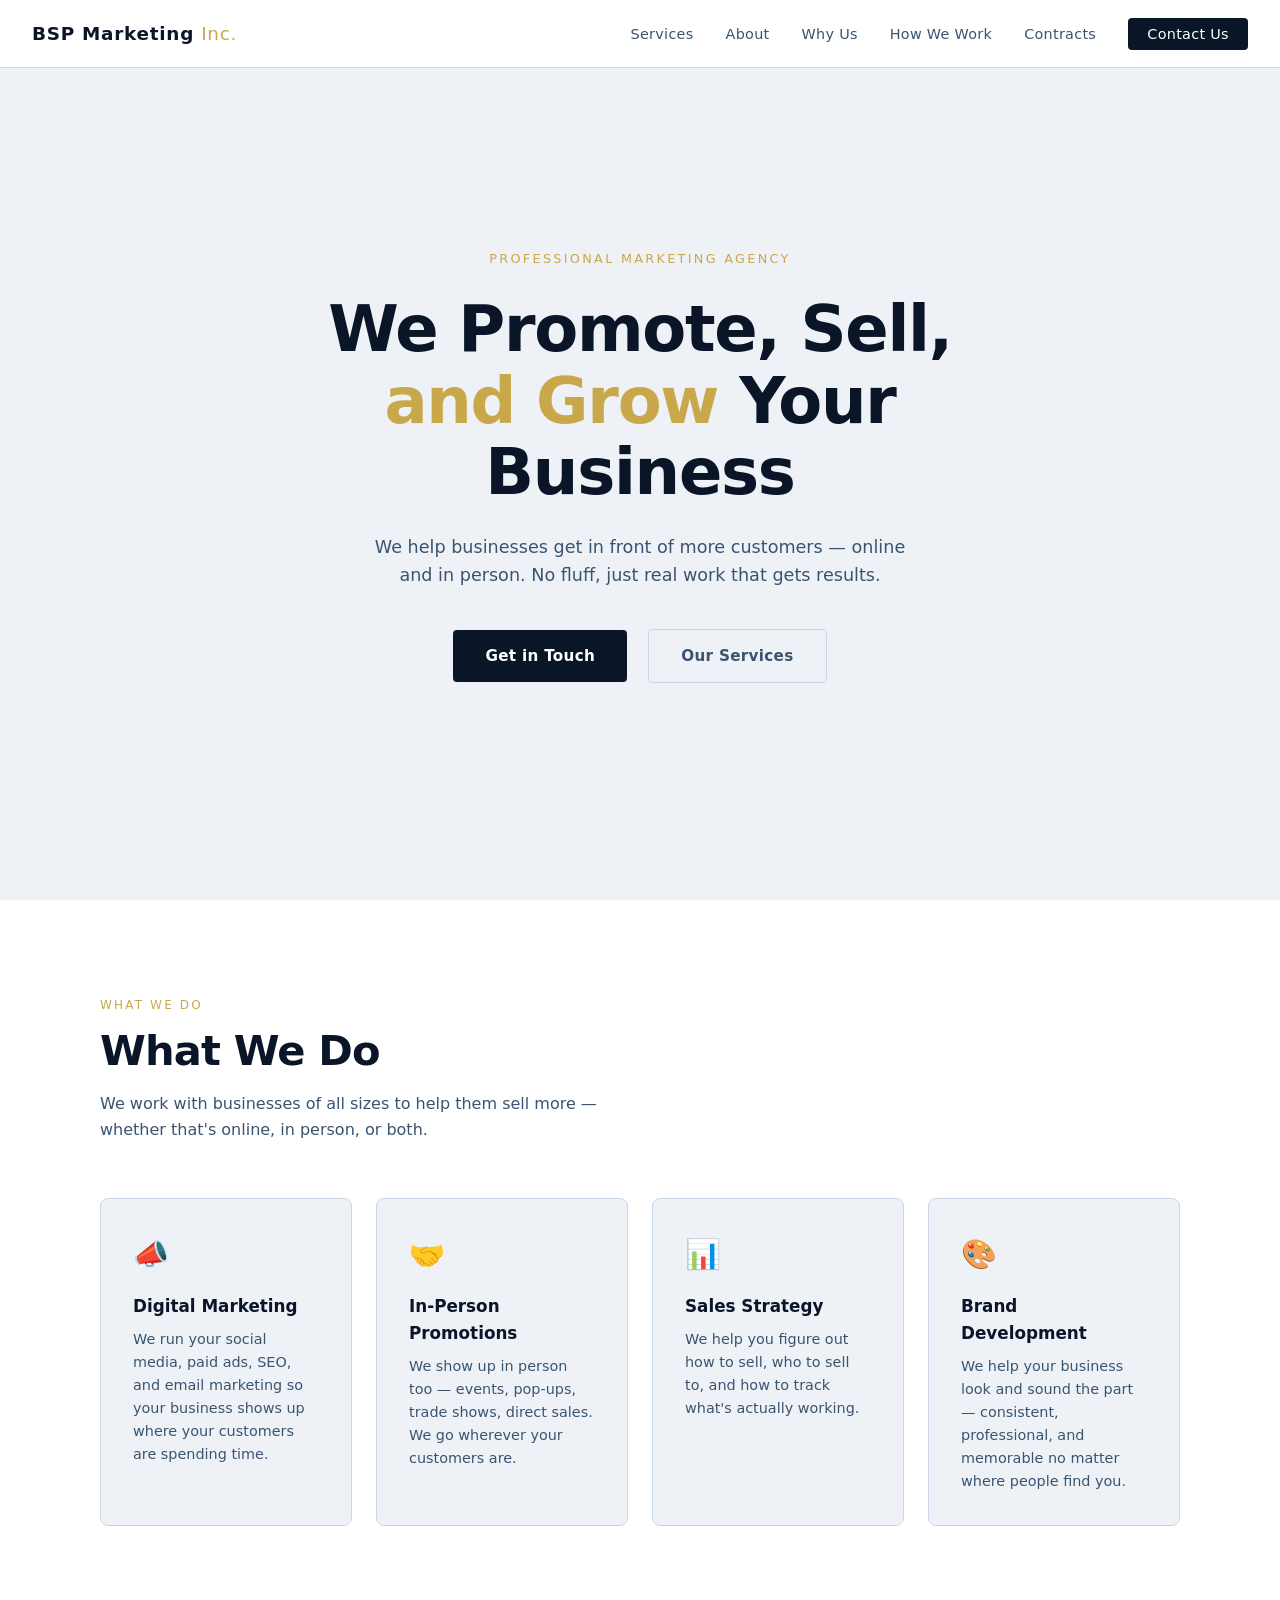
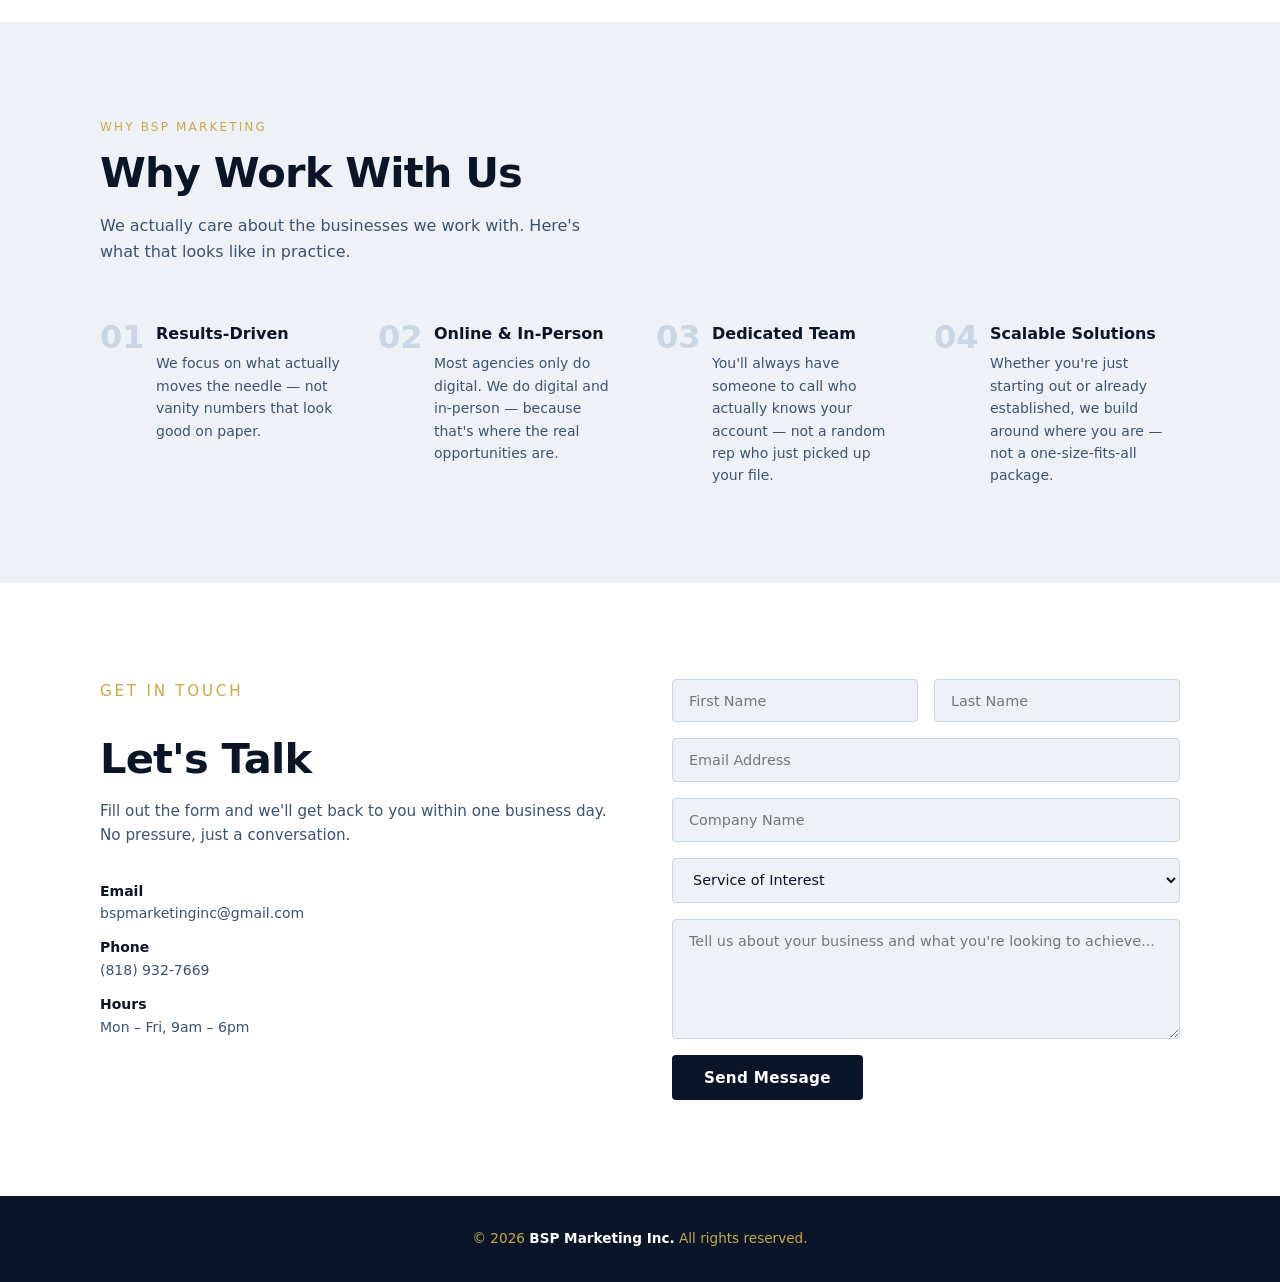
==== index.html @ 643a7612 "Add website security layer Includes Content Security Policy headers, anti-clickjacking protection, h" ====
<!DOCTYPE html>
<html lang="en">
<head>
  <meta charset="UTF-8" />
  <meta name="viewport" content="width=device-width, initial-scale=1.0" />
  <title>BSP Marketing Inc.</title>
  <style>
    *, *::before, *::after { box-sizing: border-box; margin: 0; padding: 0; }

    :root {
      --white: #ffffff;
      --off-white: #eef2f7;
      --light-gray: #c8d6e5;
      --mid-gray: #c9a84c;
      --dark: #0a1628;
      --accent: #c9a84c;
      --accent-light: #3a5470;
    }

    html { scroll-behavior: smooth; }

    /* === ANIMATION BASE === */
    .reveal {
      opacity: 0;
      transform: translateY(40px);
      transition: opacity 0.7s ease, transform 0.7s ease;
    }
    .reveal.visible {
      opacity: 1;
      transform: translateY(0);
    }
    .reveal-left {
      opacity: 0;
      transform: translateX(-50px);
      transition: opacity 0.7s ease, transform 0.7s ease;
    }
    .reveal-left.visible {
      opacity: 1;
      transform: translateX(0);
    }
    .reveal-right {
      opacity: 0;
      transform: translateX(50px);
      transition: opacity 0.7s ease, transform 0.7s ease;
    }
    .reveal-right.visible {
      opacity: 1;
      transform: translateX(0);
    }
    .reveal-scale {
      opacity: 0;
      transform: scale(0.92);
      transition: opacity 0.6s ease, transform 0.6s ease;
    }
    .reveal-scale.visible {
      opacity: 1;
      transform: scale(1);
    }

    /* staggered children */
    .stagger > * {
      opacity: 0;
      transform: translateY(30px);
      transition: opacity 0.5s ease, transform 0.5s ease;
    }
    .stagger.visible > *:nth-child(1) { opacity: 1; transform: none; transition-delay: 0s; }
    .stagger.visible > *:nth-child(2) { opacity: 1; transform: none; transition-delay: 0.12s; }
    .stagger.visible > *:nth-child(3) { opacity: 1; transform: none; transition-delay: 0.24s; }
    .stagger.visible > *:nth-child(4) { opacity: 1; transform: none; transition-delay: 0.36s; }

    /* nav active highlight */
    .nav-links a.active {
      color: var(--dark);
      font-weight: 600;
    }

    /* section flash overlay on nav click */
    .section-flash {
      position: relative;
    }
    .section-flash::after {
      content: '';
      position: absolute;
      inset: 0;
      background: rgba(255,255,255,0);
      pointer-events: none;
      transition: background 0.4s ease;
      z-index: 1;
    }
    .section-flash.flash::after {
      background: rgba(255,255,255,0.35);
    }

    body {
      font-family: 'Segoe UI', system-ui, -apple-system, sans-serif;
      color: var(--dark);
      background: var(--white);
      line-height: 1.6;
    }

    /* NAV */
    nav {
      position: fixed;
      top: 0; left: 0; right: 0;
      z-index: 100;
      background: rgba(255,255,255,0.95);
      backdrop-filter: blur(8px);
      border-bottom: 1px solid var(--light-gray);
      padding: 0 2rem;
      height: 68px;
      display: flex;
      align-items: center;
      justify-content: space-between;
    }

    .nav-logo {
      font-size: 1.15rem;
      font-weight: 700;
      letter-spacing: 0.04em;
      color: var(--dark);
      text-decoration: none;
    }

    .nav-logo span { color: #c9a84c; font-weight: 400; }

    .nav-links { display: flex; gap: 2rem; list-style: none; }

    .nav-links a {
      text-decoration: none;
      font-size: 0.9rem;
      color: var(--accent-light);
      letter-spacing: 0.02em;
      transition: color 0.2s;
    }

    .nav-links a:hover { color: var(--dark); }

    .nav-cta {
      background: var(--dark);
      color: var(--white) !important;
      padding: 0.5rem 1.2rem;
      border-radius: 4px;
      transition: background 0.2s !important;
    }

    .nav-cta:hover { background: var(--accent-light) !important; color: var(--white) !important; }

    /* HERO */
    #hero {
      min-height: 100vh;
      background: var(--off-white);
      display: flex;
      align-items: center;
      justify-content: center;
      text-align: center;
      padding: 6rem 2rem 4rem;
    }

    .hero-inner { max-width: 760px; }

    .hero-eyebrow {
      font-size: 0.8rem;
      letter-spacing: 0.18em;
      text-transform: uppercase;
      color: var(--mid-gray);
      margin-bottom: 1.5rem;
    }

    .hero-title {
      font-size: clamp(2.4rem, 6vw, 4rem);
      font-weight: 700;
      line-height: 1.12;
      letter-spacing: -0.02em;
      color: var(--dark);
      margin-bottom: 1.5rem;
    }

    .hero-title em {
      font-style: normal;
      color: var(--mid-gray);
    }

    .hero-sub {
      font-size: 1.1rem;
      color: var(--accent-light);
      max-width: 540px;
      margin: 0 auto 2.5rem;
    }

    .btn {
      display: inline-block;
      padding: 0.85rem 2rem;
      border-radius: 4px;
      font-size: 0.95rem;
      font-weight: 600;
      text-decoration: none;
      transition: all 0.2s;
      letter-spacing: 0.02em;
    }

    .btn-dark {
      background: var(--dark);
      color: var(--white);
    }

    .btn-dark:hover { background: var(--accent-light); }

    .btn-outline {
      border: 1.5px solid var(--light-gray);
      color: var(--accent-light);
      margin-left: 1rem;
    }

    .btn-outline:hover { border-color: var(--dark); color: var(--dark); }

    /* SECTIONS */
    section { padding: 6rem 2rem; }

    .section-inner { max-width: 1080px; margin: 0 auto; }

    .section-label { color: #c9a84c !important;
      font-size: 0.75rem;
      letter-spacing: 0.18em;
      text-transform: uppercase;
      color: var(--mid-gray);
      margin-bottom: 0.75rem;
    }

    .section-title {
      font-size: clamp(1.8rem, 4vw, 2.6rem);
      font-weight: 700;
      letter-spacing: -0.02em;
      line-height: 1.15;
      margin-bottom: 1rem;
    }

    .section-sub {
      font-size: 1rem;
      color: var(--accent-light);
      max-width: 520px;
      margin-bottom: 3.5rem;
    }

    /* SERVICES */
    #services { background: var(--white); }

    .services-grid {
      display: grid;
      grid-template-columns: repeat(auto-fit, minmax(240px, 1fr));
      gap: 1.5rem;
    }

    .service-card {
      background: var(--off-white);
      border: 1px solid var(--light-gray);
      border-radius: 8px;
      padding: 2rem;
      transition: box-shadow 0.2s;
    }

    .service-card:hover { box-shadow: 0 4px 24px rgba(0,0,0,0.07); }

    .service-icon {
      font-size: 1.8rem;
      margin-bottom: 1rem;
    }

    .service-card h3 {
      font-size: 1.05rem;
      font-weight: 700;
      margin-bottom: 0.5rem;
    }

    .service-card p {
      font-size: 0.9rem;
      color: var(--accent-light);
      line-height: 1.6;
    }

    /* WHY US */
    #why { background: var(--off-white); }

    .why-grid {
      display: grid;
      grid-template-columns: repeat(auto-fit, minmax(220px, 1fr));
      gap: 2rem;
    }

    .why-item { display: flex; gap: 1rem; align-items: flex-start; }

    .why-number {
      font-size: 2rem;
      font-weight: 800;
      color: var(--light-gray);
      line-height: 1;
      min-width: 2.5rem;
    }

    .why-item h3 {
      font-size: 1rem;
      font-weight: 700;
      margin-bottom: 0.4rem;
    }

    .why-item p {
      font-size: 0.875rem;
      color: var(--accent-light);
      line-height: 1.6;
    }

    /* CONTACT */
    #contact { background: var(--white); }

    .contact-wrap {
      display: grid;
      grid-template-columns: 1fr 1fr;
      gap: 4rem;
      align-items: start;
    }

    @media (max-width: 680px) {
      .contact-wrap { grid-template-columns: 1fr; gap: 2rem; }
      .nav-links { display: none; }
    }

    .contact-info p {
      font-size: 0.95rem;
      color: var(--accent-light);
      margin-bottom: 2rem;
    }

    .contact-detail {
      display: flex;
      flex-direction: column;
      gap: 0.75rem;
    }

    .contact-detail span {
      font-size: 0.875rem;
      color: var(--accent-light);
    }

    .contact-detail strong { color: var(--dark); }

    form { display: flex; flex-direction: column; gap: 1rem; }

    .form-row { display: grid; grid-template-columns: 1fr 1fr; gap: 1rem; }

    form input, form textarea, form select {
      width: 100%;
      padding: 0.8rem 1rem;
      border: 1.5px solid var(--light-gray);
      border-radius: 4px;
      font-size: 0.9rem;
      font-family: inherit;
      color: var(--dark);
      background: var(--off-white);
      transition: border-color 0.2s;
      outline: none;
    }

    form input:focus, form textarea:focus, form select:focus {
      border-color: var(--dark);
    }

    form textarea { resize: vertical; min-height: 120px; }

    form button {
      align-self: flex-start;
      cursor: pointer;
      border: none;
      font-family: inherit;
    }

    /* FOOTER */
    footer {
      background: var(--dark);
      color: var(--mid-gray);
      text-align: center;
      padding: 2rem;
      font-size: 0.85rem;
    }

    footer strong { color: var(--white); }
  </style>
  <script src="security.js"></script>
</head>
<body>

  <!-- NAV -->
  <nav>
    <a href="#hero" class="nav-logo">BSP Marketing <span>Inc.</span></a>
    <ul class="nav-links">
      <li><a href="#services">Services</a></li>
      <li><a href="about.html">About</a></li>
      <li><a href="why-us.html">Why Us</a></li>
      <li><a href="how-we-work.html">How We Work</a></li>
      <li><a href="contracts.html">Contracts</a></li>
      <li><a href="#contact" class="nav-cta">Contact Us</a></li>
    </ul>
  </nav>

  <!-- HERO -->
  <section id="hero" class="section-flash">
    <div class="hero-inner">
      <p class="hero-eyebrow reveal">Professional Marketing Agency</p>
      <h1 class="hero-title reveal" style="transition-delay:0.15s">We Promote, Sell, <em>and Grow</em> Your Business</h1>
      <p class="hero-sub reveal" style="transition-delay:0.3s">We help businesses get in front of more customers — online and in person. No fluff, just real work that gets results.</p>
      <div class="reveal" style="transition-delay:0.45s">
        <a href="#contact" class="btn btn-dark">Get in Touch</a>
        <a href="#services" class="btn btn-outline">Our Services</a>
      </div>
    </div>
  </section>

  <!-- SERVICES -->
  <section id="services" class="section-flash">
    <div class="section-inner">
      <p class="section-label reveal">What We Do</p>
      <h2 class="section-title reveal" style="transition-delay:0.1s">What We Do</h2>
      <p class="section-sub reveal" style="transition-delay:0.2s">We work with businesses of all sizes to help them sell more — whether that's online, in person, or both.</p>
      <div class="services-grid stagger">
        <div class="service-card">
          <div class="service-icon">📣</div>
          <h3>Digital Marketing</h3>
          <p>We run your social media, paid ads, SEO, and email marketing so your business shows up where your customers are spending time.</p>
        </div>
        <div class="service-card">
          <div class="service-icon">🤝</div>
          <h3>In-Person Promotions</h3>
          <p>We show up in person too — events, pop-ups, trade shows, direct sales. We go wherever your customers are.</p>
        </div>
        <div class="service-card">
          <div class="service-icon">📊</div>
          <h3>Sales Strategy</h3>
          <p>We help you figure out how to sell, who to sell to, and how to track what's actually working.</p>
        </div>
        <div class="service-card">
          <div class="service-icon">🎨</div>
          <h3>Brand Development</h3>
          <p>We help your business look and sound the part — consistent, professional, and memorable no matter where people find you.</p>
        </div>
      </div>
    </div>
  </section>

  <!-- WHY US -->
  <section id="why" class="section-flash">
    <div class="section-inner">
      <p class="section-label reveal">Why BSP Marketing</p>
      <h2 class="section-title reveal" style="transition-delay:0.1s">Why Work With Us</h2>
      <p class="section-sub reveal" style="transition-delay:0.2s">We actually care about the businesses we work with. Here's what that looks like in practice.</p>
      <div class="why-grid stagger">
        <div class="why-item">
          <span class="why-number">01</span>
          <div>
            <h3>Results-Driven</h3>
            <p>We focus on what actually moves the needle — not vanity numbers that look good on paper.</p>
          </div>
        </div>
        <div class="why-item">
          <span class="why-number">02</span>
          <div>
            <h3>Online & In-Person</h3>
            <p>Most agencies only do digital. We do digital and in-person — because that's where the real opportunities are.</p>
          </div>
        </div>
        <div class="why-item">
          <span class="why-number">03</span>
          <div>
            <h3>Dedicated Team</h3>
            <p>You'll always have someone to call who actually knows your account — not a random rep who just picked up your file.</p>
          </div>
        </div>
        <div class="why-item">
          <span class="why-number">04</span>
          <div>
            <h3>Scalable Solutions</h3>
            <p>Whether you're just starting out or already established, we build around where you are — not a one-size-fits-all package.</p>
          </div>
        </div>
      </div>
    </div>
  </section>

  <!-- CONTACT -->
  <section id="contact" class="section-flash">
    <div class="section-inner">
      <div class="contact-wrap">
        <div class="contact-info reveal-left">
          <p class="section-label">Get in Touch</p>
          <h2 class="section-title">Let's Talk</h2>
          <p>Fill out the form and we'll get back to you within one business day. No pressure, just a conversation.</p>
          <div class="contact-detail">
            <span><strong>Email</strong><br>bspmarketinginc@gmail.com</span>
            <span><strong>Phone</strong><br>(818) 932-7669</span>
            <span><strong>Hours</strong><br>Mon – Fri, 9am – 6pm</span>
          </div>
        </div>
        <form onsubmit="handleSubmit(event)" class="reveal-right">
          <div class="form-row">
            <input type="text" placeholder="First Name" required />
            <input type="text" placeholder="Last Name" required />
          </div>
          <input type="email" placeholder="Email Address" required />
          <input type="text" placeholder="Company Name" />
          <select>
            <option value="" disabled selected>Service of Interest</option>
            <option>Digital Marketing</option>
            <option>In-Person Promotions</option>
            <option>Sales Strategy</option>
            <option>Brand Development</option>
            <option>Other</option>
          </select>
          <textarea placeholder="Tell us about your business and what you're looking to achieve..."></textarea>
          <button type="submit" class="btn btn-dark">Send Message</button>
        </form>
      </div>
    </div>
  </section>

  <!-- FOOTER -->
  <footer>
    <p>&copy; 2026 <strong>BSP Marketing Inc.</strong> All rights reserved.</p>
  </footer>

  <script>
    // Scroll-triggered reveal
    const observer = new IntersectionObserver((entries) => {
      entries.forEach(entry => {
        if (entry.isIntersecting) {
          entry.target.classList.add('visible');
        }
      });
    }, { threshold: 0.15 });

    document.querySelectorAll('.reveal, .reveal-left, .reveal-right, .reveal-scale, .stagger').forEach(el => {
      observer.observe(el);
    });

    // Active nav link on scroll
    const sections = document.querySelectorAll('section[id]');
    const navLinks = document.querySelectorAll('.nav-links a');

    const navObserver = new IntersectionObserver((entries) => {
      entries.forEach(entry => {
        if (entry.isIntersecting) {
          navLinks.forEach(a => a.classList.remove('active'));
          const active = document.querySelector(`.nav-links a[href="#${entry.target.id}"]`);
          if (active) active.classList.add('active');
        }
      });
    }, { threshold: 0.5 });

    sections.forEach(s => navObserver.observe(s));

    // Flash effect on nav click
    navLinks.forEach(link => {
      link.addEventListener('click', (e) => {
        const target = document.querySelector(link.getAttribute('href'));
        if (!target) return;
        target.classList.add('flash');
        setTimeout(() => target.classList.remove('flash'), 500);
      });
    });

    // Contact form
    function handleSubmit(e) {
      e.preventDefault();
      const btn = e.target.querySelector('button');
      btn.textContent = 'Message Sent!';
      btn.style.background = '#4a4a44';
      btn.disabled = true;
      setTimeout(() => {
        btn.textContent = 'Send Message';
        btn.style.background = '';
        btn.disabled = false;
        e.target.reset();
      }, 3000);
    }
  </script>

</body>
</html>
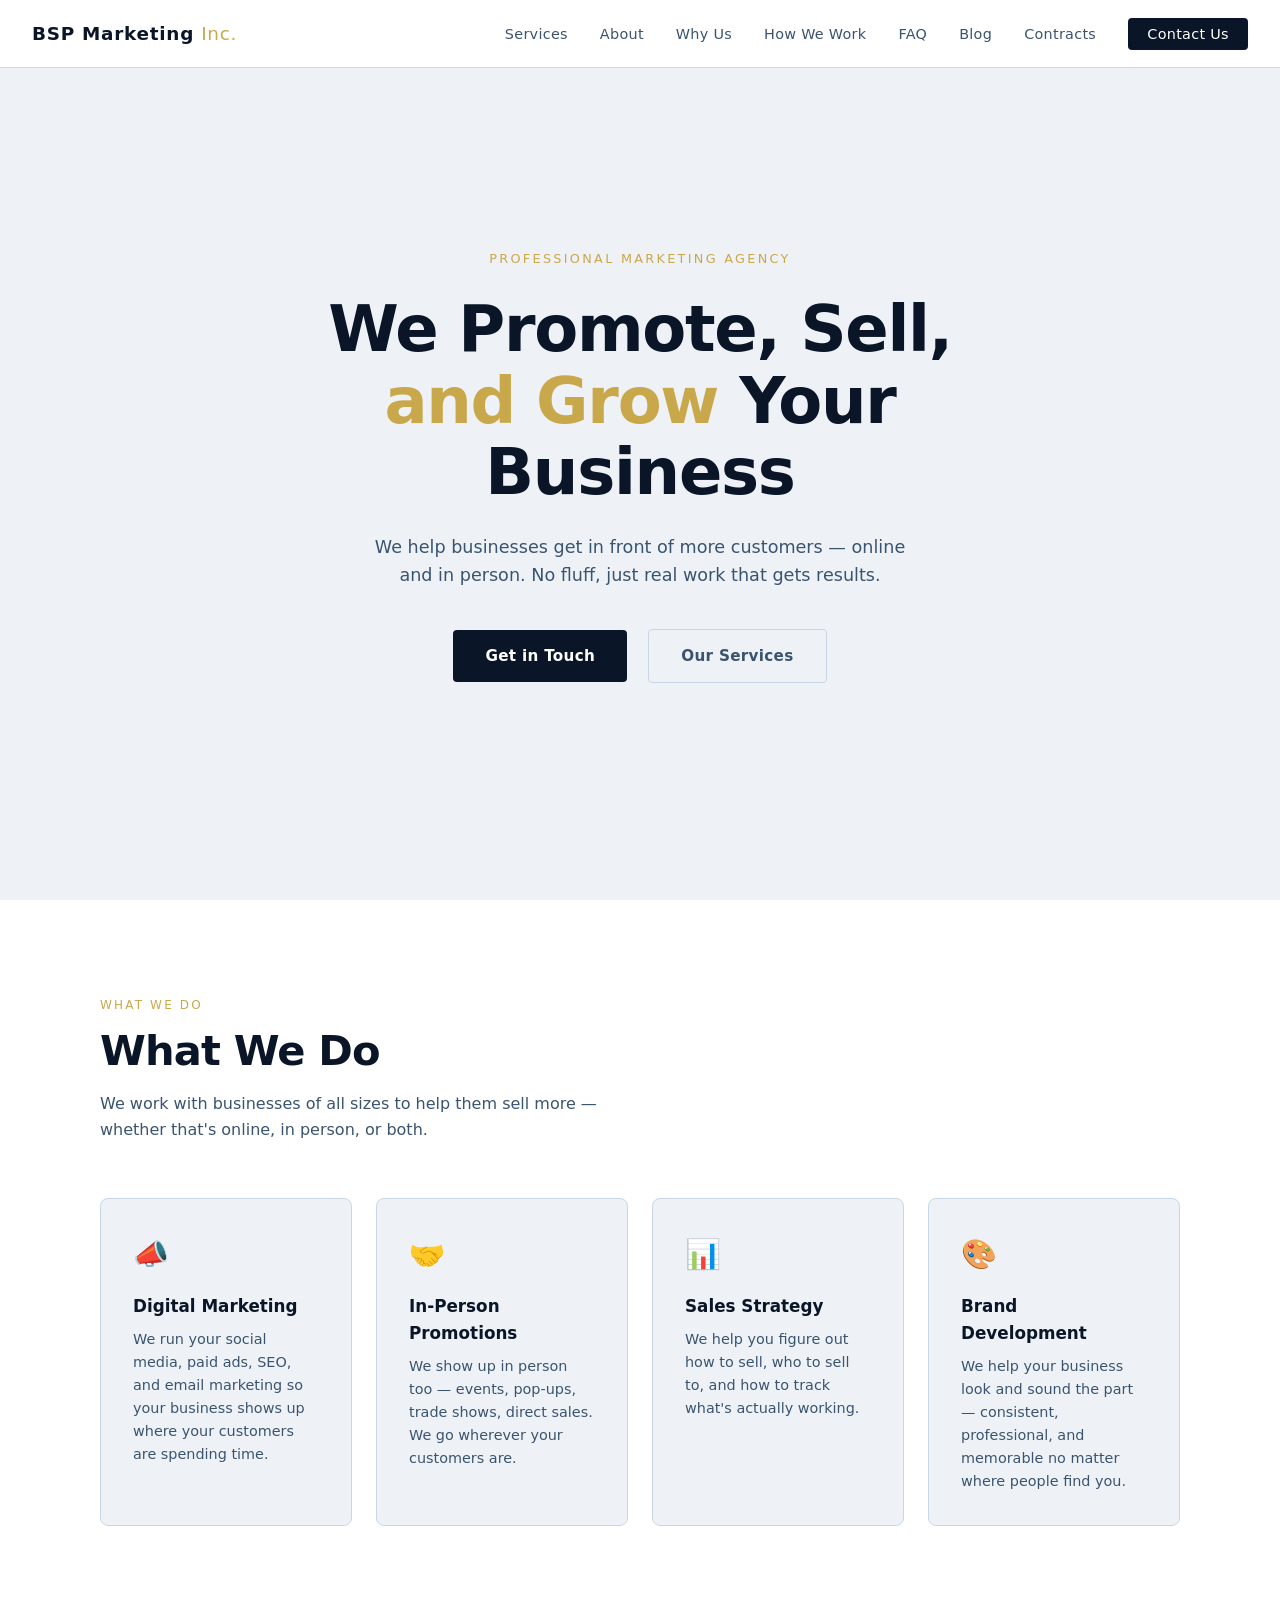
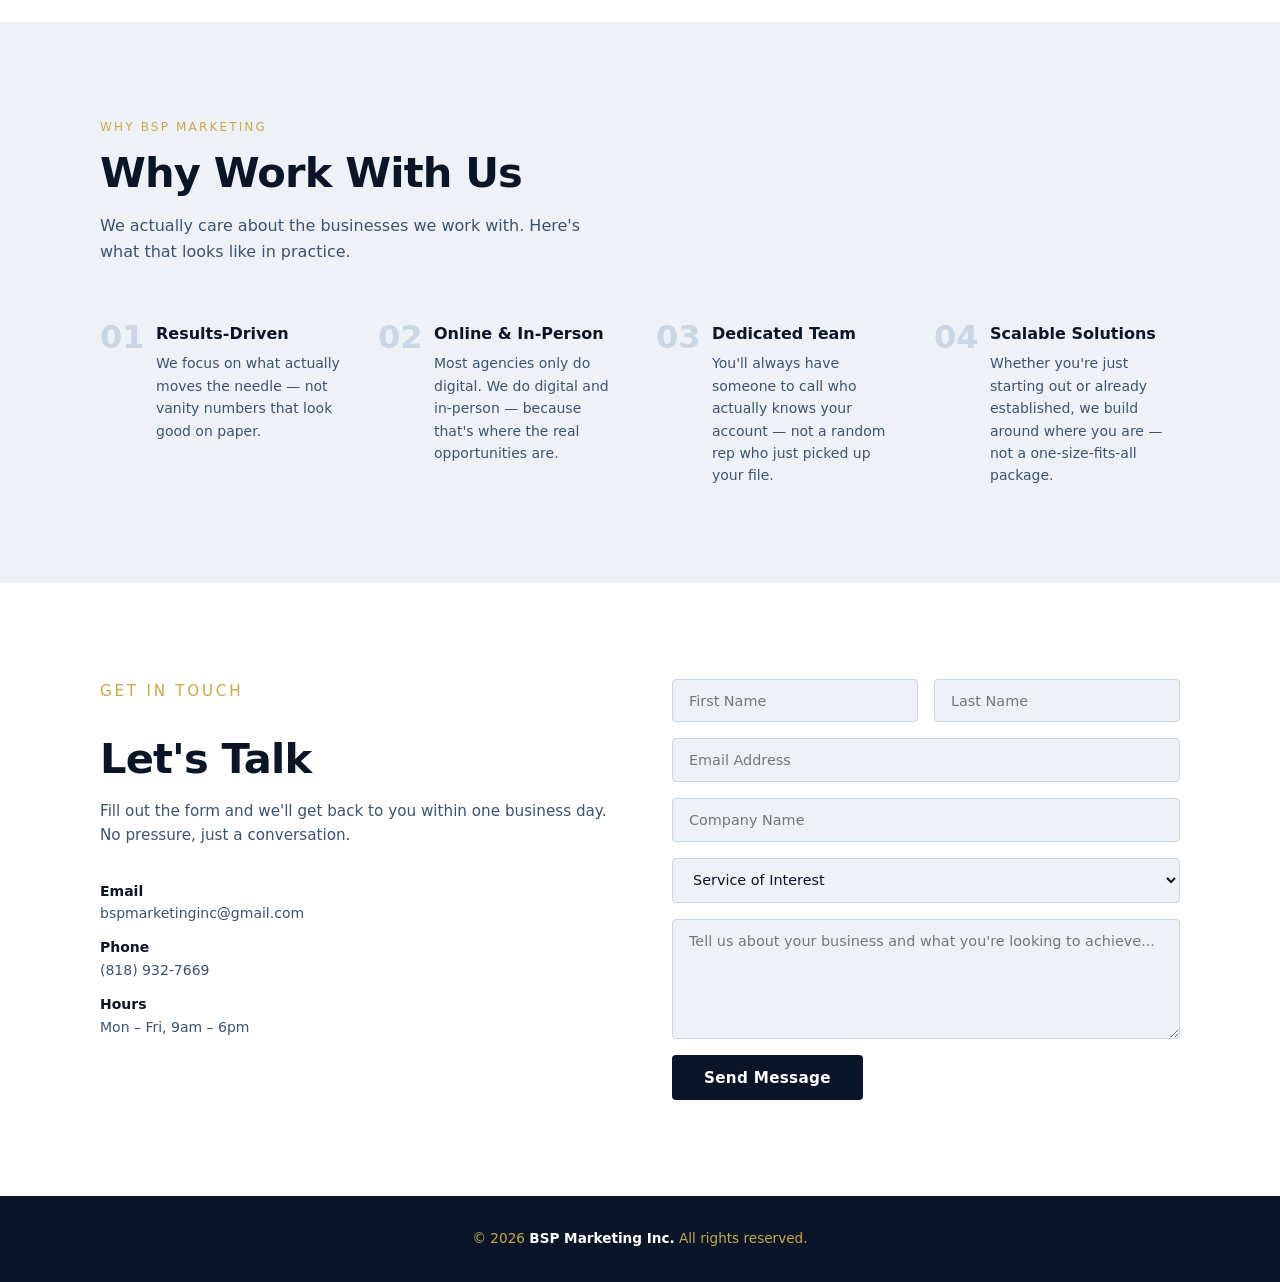
==== commit 353c10c9: "Add FAQ and Blog pages FAQ covers getting started, services, and working together — 10 questions tot" ====
--- a/index.html
+++ b/index.html
@@ -395,6 +395,8 @@
       <li><a href="about.html">About</a></li>
       <li><a href="why-us.html">Why Us</a></li>
       <li><a href="how-we-work.html">How We Work</a></li>
+      <li><a href="faq.html">FAQ</a></li>
+      <li><a href="blog.html">Blog</a></li>
       <li><a href="contracts.html">Contracts</a></li>
       <li><a href="#contact" class="nav-cta">Contact Us</a></li>
     </ul>
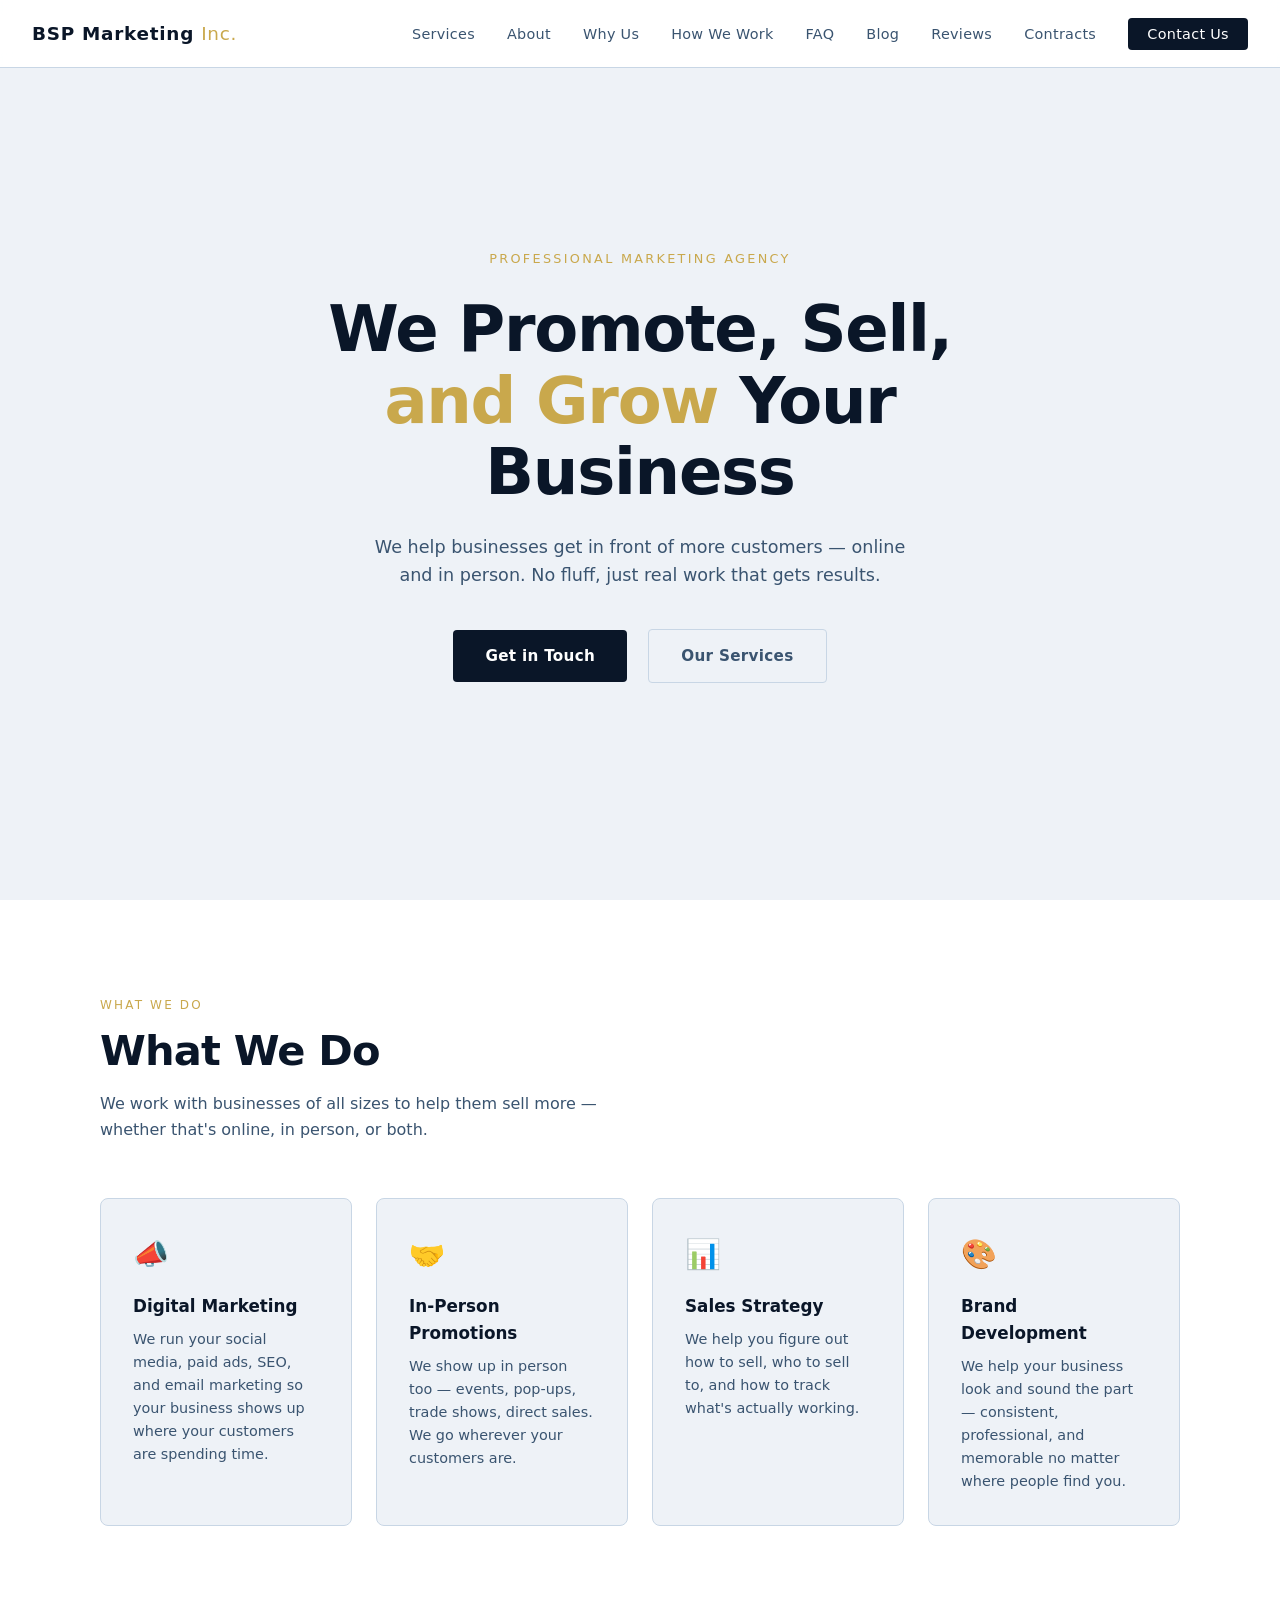
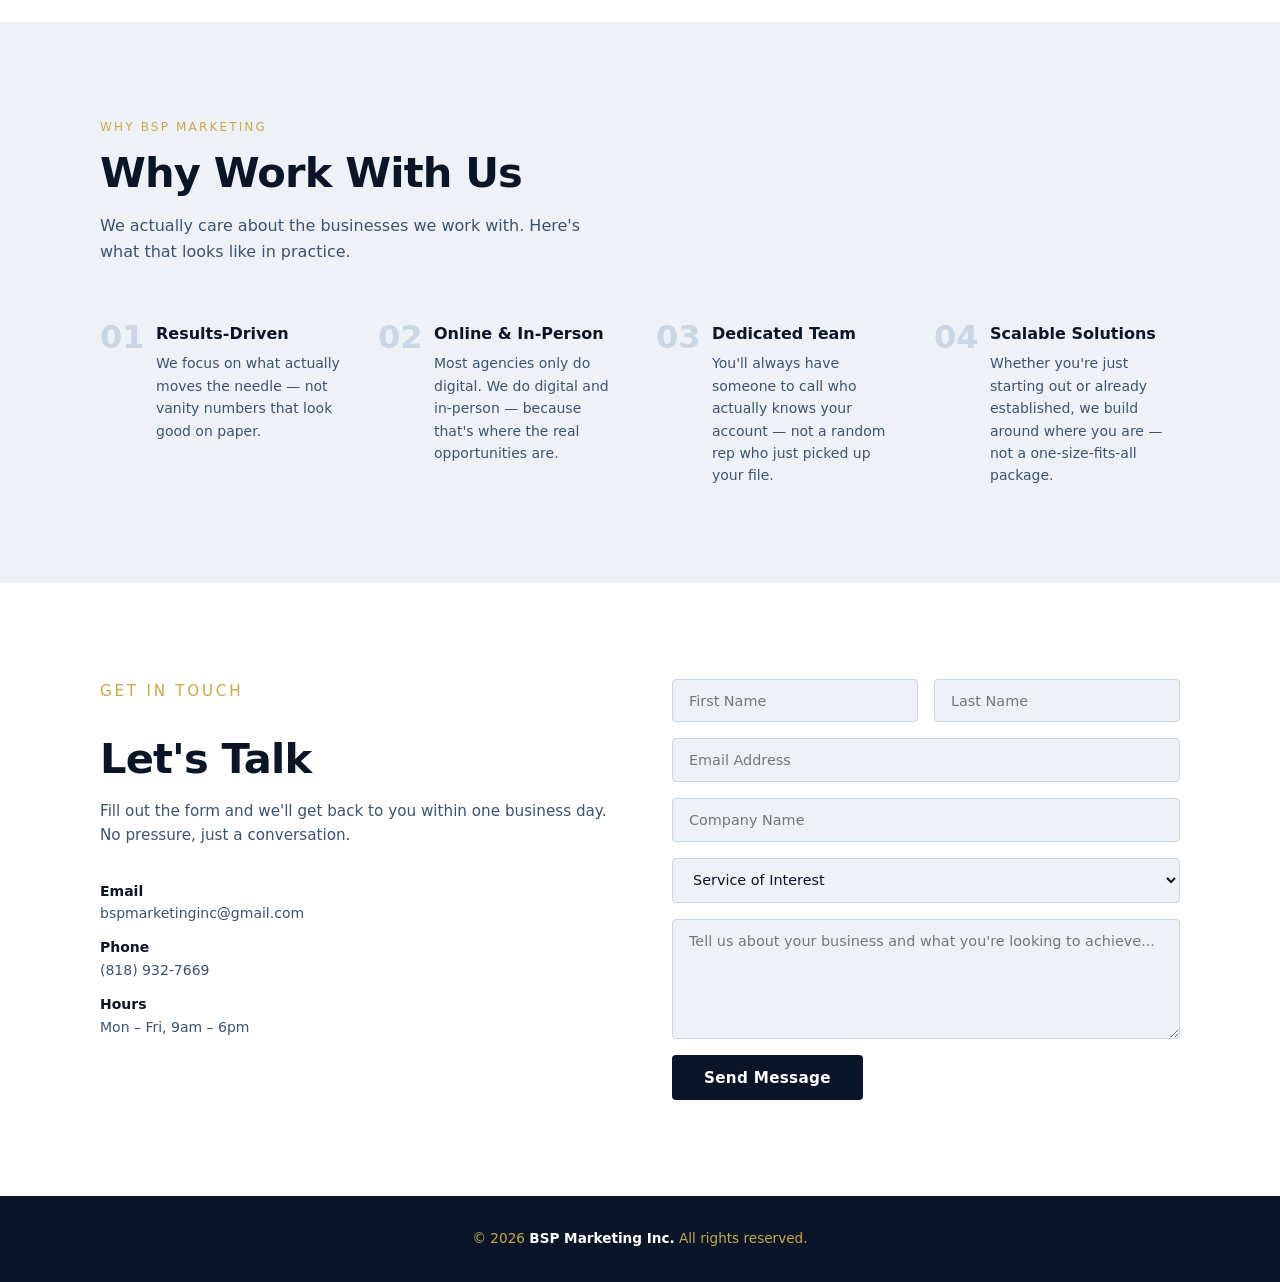
==== commit afbaca8b: "Add Reviews page and update nav across all pages - New reviews.html: star rating form, localStorage " ====
--- a/index.html
+++ b/index.html
@@ -397,6 +397,7 @@
       <li><a href="how-we-work.html">How We Work</a></li>
       <li><a href="faq.html">FAQ</a></li>
       <li><a href="blog.html">Blog</a></li>
+      <li><a href="reviews.html">Reviews</a></li>
       <li><a href="contracts.html">Contracts</a></li>
       <li><a href="#contact" class="nav-cta">Contact Us</a></li>
     </ul>
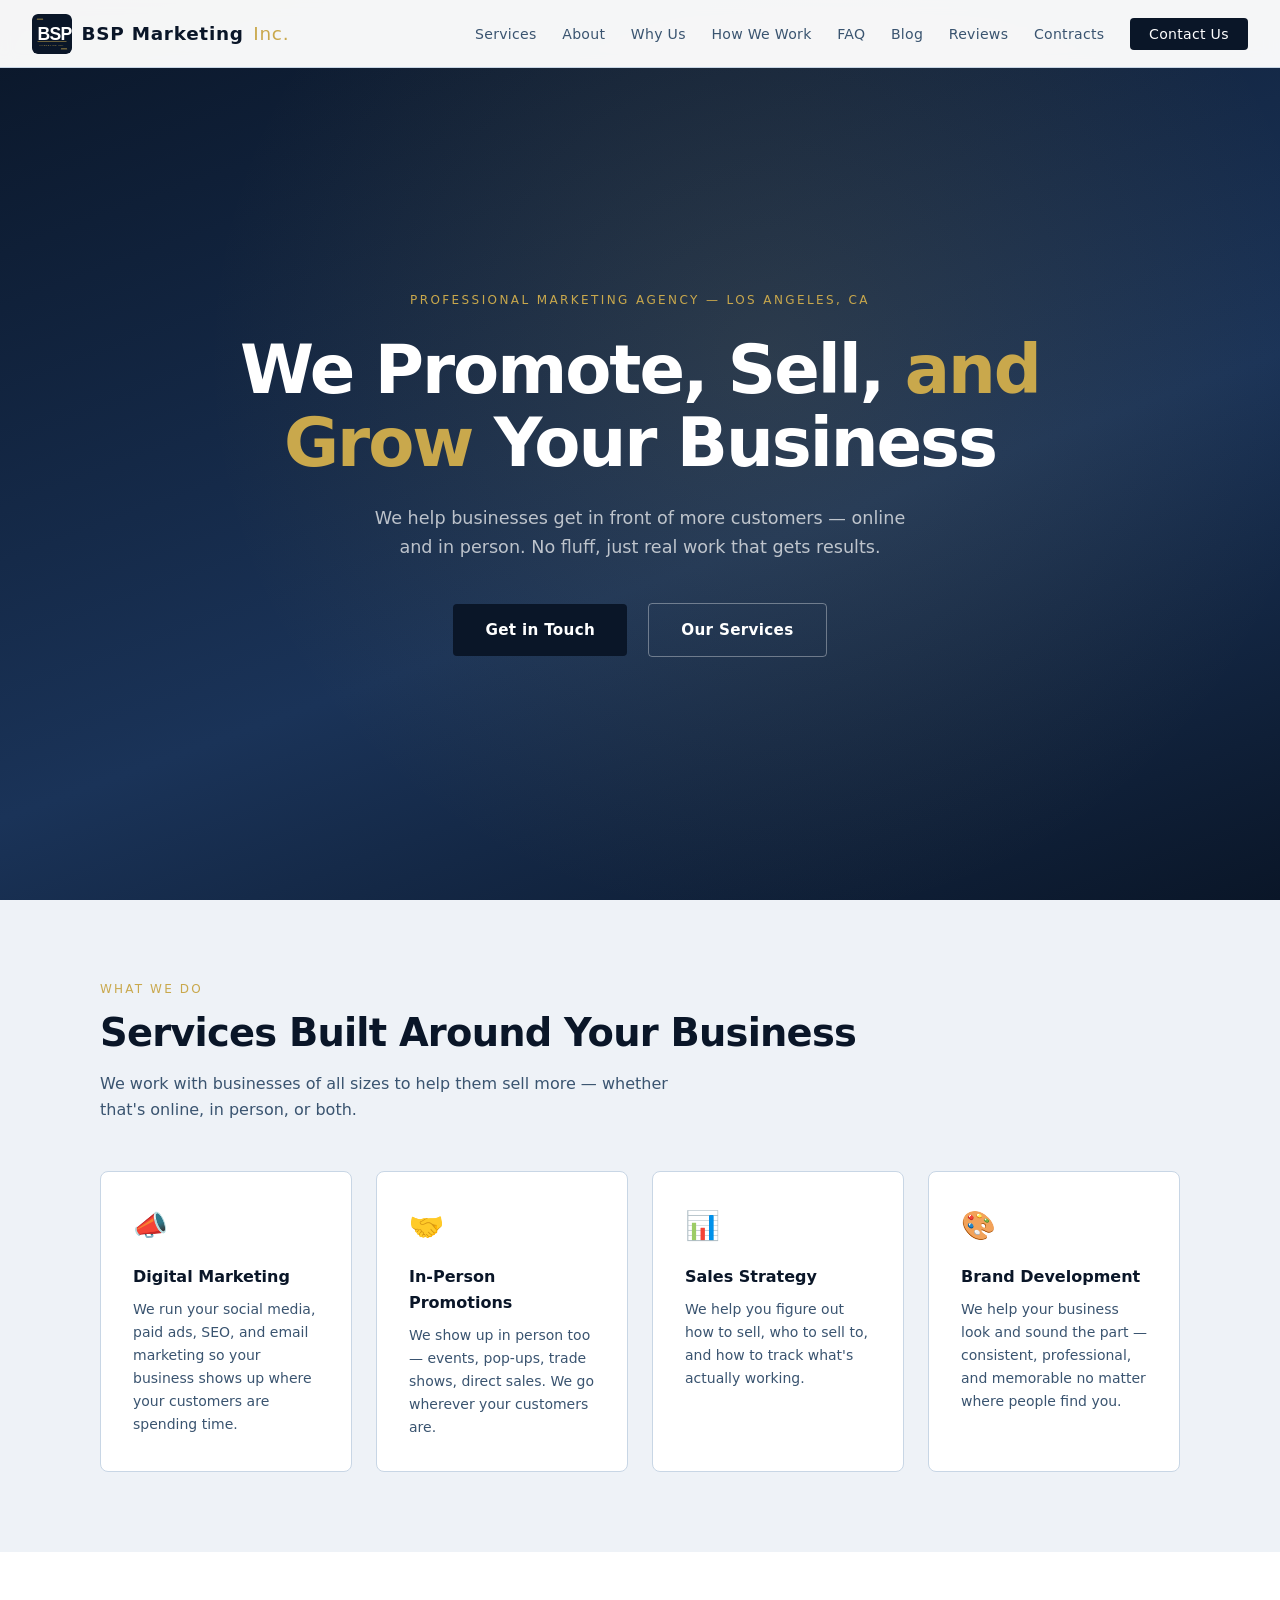
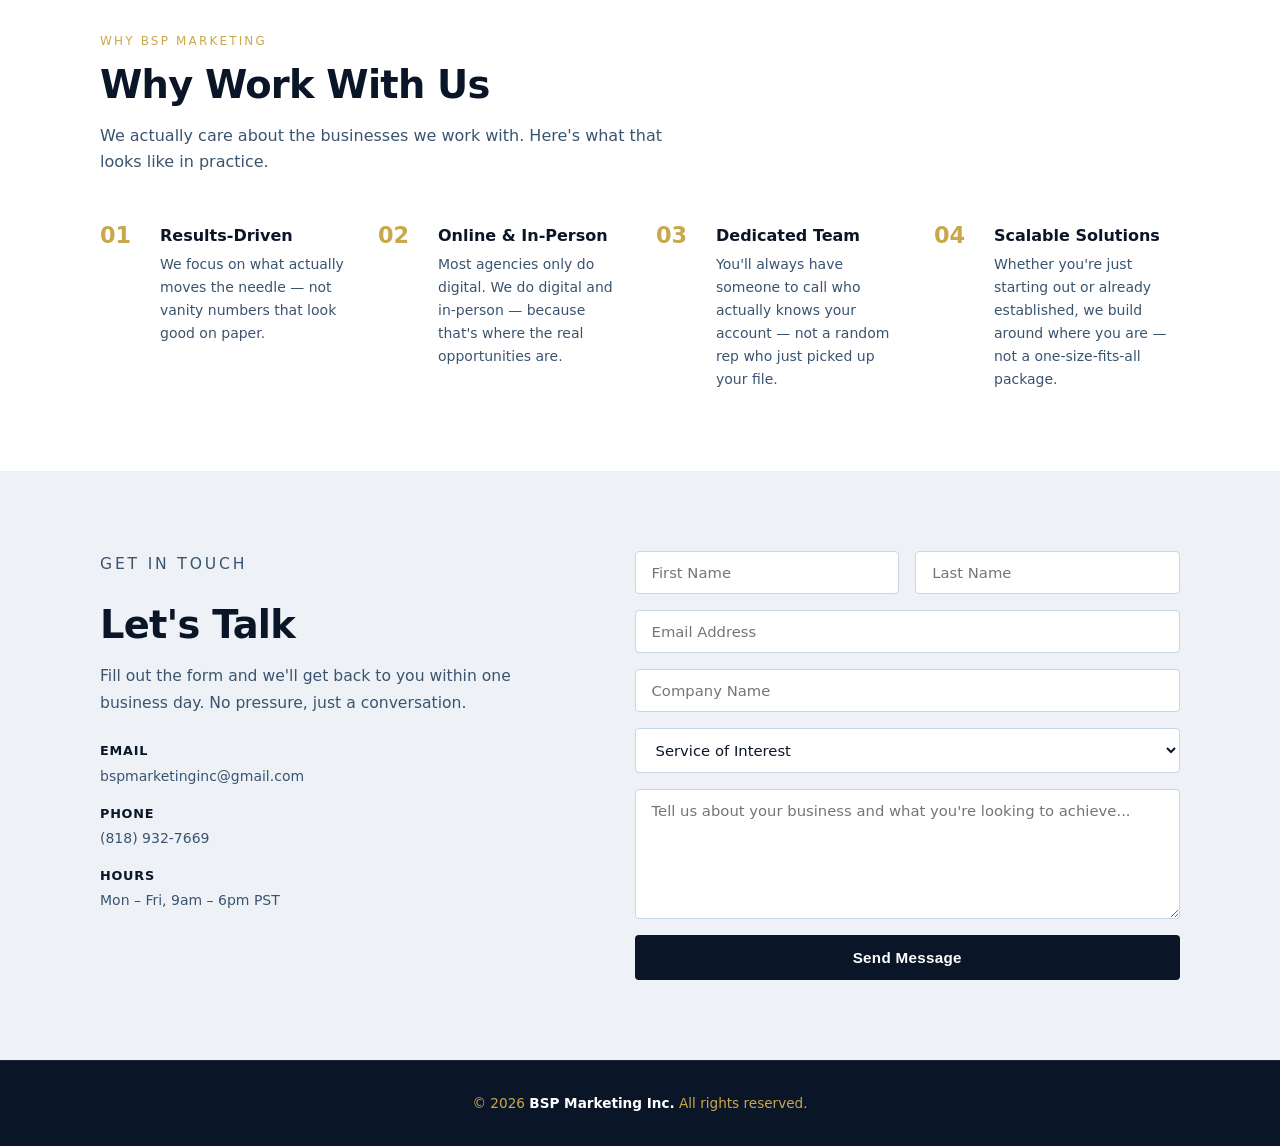
==== commit 7f5e3b9f: "Combine all pages into single index.html SPA All 8 pages (Home, About, Why Us, How We Work, FAQ, Blo" ====
--- a/index.html
+++ b/index.html
@@ -19,78 +19,6 @@
 
     html { scroll-behavior: smooth; }
 
-    /* === ANIMATION BASE === */
-    .reveal {
-      opacity: 0;
-      transform: translateY(40px);
-      transition: opacity 0.7s ease, transform 0.7s ease;
-    }
-    .reveal.visible {
-      opacity: 1;
-      transform: translateY(0);
-    }
-    .reveal-left {
-      opacity: 0;
-      transform: translateX(-50px);
-      transition: opacity 0.7s ease, transform 0.7s ease;
-    }
-    .reveal-left.visible {
-      opacity: 1;
-      transform: translateX(0);
-    }
-    .reveal-right {
-      opacity: 0;
-      transform: translateX(50px);
-      transition: opacity 0.7s ease, transform 0.7s ease;
-    }
-    .reveal-right.visible {
-      opacity: 1;
-      transform: translateX(0);
-    }
-    .reveal-scale {
-      opacity: 0;
-      transform: scale(0.92);
-      transition: opacity 0.6s ease, transform 0.6s ease;
-    }
-    .reveal-scale.visible {
-      opacity: 1;
-      transform: scale(1);
-    }
-
-    /* staggered children */
-    .stagger > * {
-      opacity: 0;
-      transform: translateY(30px);
-      transition: opacity 0.5s ease, transform 0.5s ease;
-    }
-    .stagger.visible > *:nth-child(1) { opacity: 1; transform: none; transition-delay: 0s; }
-    .stagger.visible > *:nth-child(2) { opacity: 1; transform: none; transition-delay: 0.12s; }
-    .stagger.visible > *:nth-child(3) { opacity: 1; transform: none; transition-delay: 0.24s; }
-    .stagger.visible > *:nth-child(4) { opacity: 1; transform: none; transition-delay: 0.36s; }
-
-    /* nav active highlight */
-    .nav-links a.active {
-      color: var(--dark);
-      font-weight: 600;
-    }
-
-    /* section flash overlay on nav click */
-    .section-flash {
-      position: relative;
-    }
-    .section-flash::after {
-      content: '';
-      position: absolute;
-      inset: 0;
-      background: rgba(255,255,255,0);
-      pointer-events: none;
-      transition: background 0.4s ease;
-      z-index: 1;
-    }
-    .section-flash.flash::after {
-      background: rgba(255,255,255,0.35);
-    }
-
     body {
       font-family: 'Segoe UI', system-ui, -apple-system, sans-serif;
       color: var(--dark);
@@ -98,12 +26,12 @@
       line-height: 1.6;
     }
 
-    /* NAV */
+    /* ── NAV ── */
     nav {
       position: fixed;
       top: 0; left: 0; right: 0;
-      z-index: 100;
-      background: rgba(255,255,255,0.95);
+      z-index: 1000;
+      background: rgba(255,255,255,0.96);
       backdrop-filter: blur(8px);
       border-bottom: 1px solid var(--light-gray);
       padding: 0 2rem;
@@ -119,74 +47,150 @@
       letter-spacing: 0.04em;
       color: var(--dark);
       text-decoration: none;
-    }
-
-    .nav-logo span { color: #c9a84c; font-weight: 400; }
-
-    .nav-links { display: flex; gap: 2rem; list-style: none; }
-
+      display: flex;
+      align-items: center;
+      gap: 0.6rem;
+      cursor: pointer;
+    }
+    .nav-logo span { color: var(--accent); font-weight: 400; }
+
+    .nav-links { display: flex; gap: 1.6rem; list-style: none; align-items: center; }
     .nav-links a {
       text-decoration: none;
-      font-size: 0.9rem;
+      font-size: 0.88rem;
       color: var(--accent-light);
       letter-spacing: 0.02em;
       transition: color 0.2s;
-    }
-
+      cursor: pointer;
+    }
     .nav-links a:hover { color: var(--dark); }
-
+    .nav-links a.active { color: var(--dark); font-weight: 600; }
     .nav-cta {
-      background: var(--dark);
+      background: var(--dark) !important;
       color: var(--white) !important;
       padding: 0.5rem 1.2rem;
       border-radius: 4px;
-      transition: background 0.2s !important;
-    }
-
-    .nav-cta:hover { background: var(--accent-light) !important; color: var(--white) !important; }
-
-    /* HERO */
-    #hero {
-      min-height: 100vh;
+    }
+    .nav-cta:hover { background: var(--accent-light) !important; }
+
+    /* hamburger */
+    .hamburger { display: none; flex-direction: column; gap: 5px; cursor: pointer; padding: 4px; }
+    .hamburger span { display: block; width: 24px; height: 2px; background: var(--dark); border-radius: 2px; transition: all 0.3s; }
+
+    @media (max-width: 900px) {
+      .nav-links { display: none; flex-direction: column; gap: 0; position: absolute; top: 68px; left: 0; right: 0; background: var(--white); border-bottom: 1px solid var(--light-gray); padding: 1rem 2rem; }
+      .nav-links.open { display: flex; }
+      .nav-links a { padding: 0.6rem 0; font-size: 1rem; border-bottom: 1px solid var(--off-white); }
+      .nav-links li:last-child a { border: none; }
+      .nav-cta { margin-top: 0.5rem; text-align: center; display: block; }
+      .hamburger { display: flex; }
+    }
+
+    /* ── PAGES ── */
+    .page { display: none; }
+    .page.active { display: block; }
+
+    /* ── ANIMATIONS ── */
+    .reveal {
+      opacity: 0;
+      transform: translateY(40px);
+      transition: opacity 0.7s ease, transform 0.7s ease;
+    }
+    .reveal.visible { opacity: 1; transform: none; }
+
+    .reveal-left {
+      opacity: 0;
+      transform: translateX(-50px);
+      transition: opacity 0.7s ease, transform 0.7s ease;
+    }
+    .reveal-left.visible { opacity: 1; transform: none; }
+
+    .reveal-right {
+      opacity: 0;
+      transform: translateX(50px);
+      transition: opacity 0.7s ease, transform 0.7s ease;
+    }
+    .reveal-right.visible { opacity: 1; transform: none; }
+
+    .stagger > * {
+      opacity: 0;
+      transform: translateY(30px);
+      transition: opacity 0.5s ease, transform 0.5s ease;
+    }
+    .stagger.visible > *:nth-child(1) { opacity:1; transform:none; transition-delay:0s; }
+    .stagger.visible > *:nth-child(2) { opacity:1; transform:none; transition-delay:0.1s; }
+    .stagger.visible > *:nth-child(3) { opacity:1; transform:none; transition-delay:0.2s; }
+    .stagger.visible > *:nth-child(4) { opacity:1; transform:none; transition-delay:0.3s; }
+    .stagger.visible > *:nth-child(5) { opacity:1; transform:none; transition-delay:0.4s; }
+    .stagger.visible > *:nth-child(6) { opacity:1; transform:none; transition-delay:0.5s; }
+
+    /* ── SHARED LAYOUT ── */
+    .page-hero {
+      padding: 10rem 2rem 5rem;
       background: var(--off-white);
-      display: flex;
-      align-items: center;
-      justify-content: center;
       text-align: center;
-      padding: 6rem 2rem 4rem;
-    }
-
-    .hero-inner { max-width: 760px; }
-
-    .hero-eyebrow {
-      font-size: 0.8rem;
+    }
+    .page-hero .eyebrow {
+      font-size: 0.75rem;
       letter-spacing: 0.18em;
       text-transform: uppercase;
       color: var(--mid-gray);
-      margin-bottom: 1.5rem;
-    }
-
-    .hero-title {
-      font-size: clamp(2.4rem, 6vw, 4rem);
+      margin-bottom: 1rem;
+    }
+    .page-hero h1 {
+      font-size: clamp(2.2rem, 5vw, 3.5rem);
       font-weight: 700;
+      letter-spacing: -0.02em;
       line-height: 1.12;
+      margin-bottom: 1.25rem;
+    }
+    .page-hero p {
+      font-size: 1.05rem;
+      color: var(--accent-light);
+      max-width: 560px;
+      margin: 0 auto;
+    }
+
+    section { padding: 5rem 2rem; }
+    .section-inner { max-width: 1080px; margin: 0 auto; }
+    .section-label {
+      font-size: 0.75rem;
+      letter-spacing: 0.18em;
+      text-transform: uppercase;
+      color: var(--mid-gray);
+      margin-bottom: 0.75rem;
+      display: block;
+    }
+    .section-title {
+      font-size: clamp(1.8rem, 4vw, 2.4rem);
+      font-weight: 700;
       letter-spacing: -0.02em;
-      color: var(--dark);
-      margin-bottom: 1.5rem;
-    }
-
-    .hero-title em {
-      font-style: normal;
-      color: var(--mid-gray);
-    }
-
-    .hero-sub {
-      font-size: 1.1rem;
+      line-height: 1.15;
+      margin-bottom: 1rem;
+    }
+    .section-sub {
+      font-size: 1rem;
       color: var(--accent-light);
-      max-width: 540px;
-      margin: 0 auto 2.5rem;
-    }
-
+      max-width: 580px;
+      margin-bottom: 3rem;
+    }
+
+    /* CTA BANNER */
+    .cta-banner {
+      background: var(--dark);
+      text-align: center;
+      padding: 5rem 2rem;
+    }
+    .cta-banner h2 {
+      font-size: clamp(1.8rem, 4vw, 2.4rem);
+      font-weight: 700;
+      color: var(--white);
+      letter-spacing: -0.02em;
+      margin-bottom: 1rem;
+    }
+    .cta-banner p { font-size: 1rem; color: var(--mid-gray); margin-bottom: 2rem; }
+
+    /* BUTTONS */
     .btn {
       display: inline-block;
       padding: 0.85rem 2rem;
@@ -196,181 +200,17 @@
       text-decoration: none;
       transition: all 0.2s;
       letter-spacing: 0.02em;
-    }
-
-    .btn-dark {
-      background: var(--dark);
-      color: var(--white);
-    }
-
-    .btn-dark:hover { background: var(--accent-light); }
-
-    .btn-outline {
-      border: 1.5px solid var(--light-gray);
-      color: var(--accent-light);
-      margin-left: 1rem;
-    }
-
-    .btn-outline:hover { border-color: var(--dark); color: var(--dark); }
-
-    /* SECTIONS */
-    section { padding: 6rem 2rem; }
-
-    .section-inner { max-width: 1080px; margin: 0 auto; }
-
-    .section-label { color: #c9a84c !important;
-      font-size: 0.75rem;
-      letter-spacing: 0.18em;
-      text-transform: uppercase;
-      color: var(--mid-gray);
-      margin-bottom: 0.75rem;
-    }
-
-    .section-title {
-      font-size: clamp(1.8rem, 4vw, 2.6rem);
-      font-weight: 700;
-      letter-spacing: -0.02em;
-      line-height: 1.15;
-      margin-bottom: 1rem;
-    }
-
-    .section-sub {
-      font-size: 1rem;
-      color: var(--accent-light);
-      max-width: 520px;
-      margin-bottom: 3.5rem;
-    }
-
-    /* SERVICES */
-    #services { background: var(--white); }
-
-    .services-grid {
-      display: grid;
-      grid-template-columns: repeat(auto-fit, minmax(240px, 1fr));
-      gap: 1.5rem;
-    }
-
-    .service-card {
-      background: var(--off-white);
-      border: 1px solid var(--light-gray);
-      border-radius: 8px;
-      padding: 2rem;
-      transition: box-shadow 0.2s;
-    }
-
-    .service-card:hover { box-shadow: 0 4px 24px rgba(0,0,0,0.07); }
-
-    .service-icon {
-      font-size: 1.8rem;
-      margin-bottom: 1rem;
-    }
-
-    .service-card h3 {
-      font-size: 1.05rem;
-      font-weight: 700;
-      margin-bottom: 0.5rem;
-    }
-
-    .service-card p {
-      font-size: 0.9rem;
-      color: var(--accent-light);
-      line-height: 1.6;
-    }
-
-    /* WHY US */
-    #why { background: var(--off-white); }
-
-    .why-grid {
-      display: grid;
-      grid-template-columns: repeat(auto-fit, minmax(220px, 1fr));
-      gap: 2rem;
-    }
-
-    .why-item { display: flex; gap: 1rem; align-items: flex-start; }
-
-    .why-number {
-      font-size: 2rem;
-      font-weight: 800;
-      color: var(--light-gray);
-      line-height: 1;
-      min-width: 2.5rem;
-    }
-
-    .why-item h3 {
-      font-size: 1rem;
-      font-weight: 700;
-      margin-bottom: 0.4rem;
-    }
-
-    .why-item p {
-      font-size: 0.875rem;
-      color: var(--accent-light);
-      line-height: 1.6;
-    }
-
-    /* CONTACT */
-    #contact { background: var(--white); }
-
-    .contact-wrap {
-      display: grid;
-      grid-template-columns: 1fr 1fr;
-      gap: 4rem;
-      align-items: start;
-    }
-
-    @media (max-width: 680px) {
-      .contact-wrap { grid-template-columns: 1fr; gap: 2rem; }
-      .nav-links { display: none; }
-    }
-
-    .contact-info p {
-      font-size: 0.95rem;
-      color: var(--accent-light);
-      margin-bottom: 2rem;
-    }
-
-    .contact-detail {
-      display: flex;
-      flex-direction: column;
-      gap: 0.75rem;
-    }
-
-    .contact-detail span {
-      font-size: 0.875rem;
-      color: var(--accent-light);
-    }
-
-    .contact-detail strong { color: var(--dark); }
-
-    form { display: flex; flex-direction: column; gap: 1rem; }
-
-    .form-row { display: grid; grid-template-columns: 1fr 1fr; gap: 1rem; }
-
-    form input, form textarea, form select {
-      width: 100%;
-      padding: 0.8rem 1rem;
-      border: 1.5px solid var(--light-gray);
-      border-radius: 4px;
-      font-size: 0.9rem;
-      font-family: inherit;
-      color: var(--dark);
-      background: var(--off-white);
-      transition: border-color 0.2s;
-      outline: none;
-    }
-
-    form input:focus, form textarea:focus, form select:focus {
-      border-color: var(--dark);
-    }
-
-    form textarea { resize: vertical; min-height: 120px; }
-
-    form button {
-      align-self: flex-start;
       cursor: pointer;
       border: none;
-      font-family: inherit;
-    }
+    }
+    .btn-dark { background: var(--dark); color: var(--white); }
+    .btn-dark:hover { background: var(--accent-light); }
+    .btn-outline { border: 1.5px solid var(--light-gray); color: var(--dark); margin-left: 1rem; }
+    .btn-outline:hover { border-color: var(--dark); }
+    .btn-white { background: var(--white); color: var(--dark); }
+    .btn-white:hover { background: var(--off-white); }
+    .btn-outline-white { border: 1.5px solid rgba(255,255,255,0.3); color: var(--white); margin-left: 1rem; }
+    .btn-outline-white:hover { border-color: var(--white); }
 
     /* FOOTER */
     footer {
@@ -379,48 +219,618 @@
       text-align: center;
       padding: 2rem;
       font-size: 0.85rem;
-    }
-
+      border-top: 1px solid rgba(255,255,255,0.08);
+    }
     footer strong { color: var(--white); }
+
+    /* ════════════════════════════════
+       HOME PAGE
+    ════════════════════════════════ */
+    #page-home .hero {
+      min-height: 100vh;
+      display: flex;
+      align-items: center;
+      justify-content: center;
+      background: linear-gradient(160deg, #0a1628 0%, #1a3358 60%, #0a1628 100%);
+      text-align: center;
+      padding: 8rem 2rem 5rem;
+      position: relative;
+      overflow: hidden;
+    }
+    #page-home .hero::before {
+      content: '';
+      position: absolute;
+      inset: 0;
+      background: radial-gradient(circle at 60% 40%, rgba(201,168,76,0.12) 0%, transparent 60%);
+    }
+    .hero-inner { position: relative; max-width: 820px; }
+    .hero-eyebrow {
+      font-size: 0.75rem;
+      letter-spacing: 0.2em;
+      text-transform: uppercase;
+      color: var(--accent);
+      margin-bottom: 1.5rem;
+    }
+    .hero-title {
+      font-size: clamp(2.6rem, 6vw, 4.2rem);
+      font-weight: 800;
+      letter-spacing: -0.03em;
+      line-height: 1.08;
+      color: var(--white);
+      margin-bottom: 1.5rem;
+    }
+    .hero-title em { color: var(--accent); font-style: normal; }
+    .hero-sub {
+      font-size: 1.1rem;
+      color: rgba(255,255,255,0.7);
+      max-width: 560px;
+      margin: 0 auto 2.5rem;
+      line-height: 1.7;
+    }
+
+    /* Services */
+    #page-home #services { background: var(--off-white); }
+    .services-grid {
+      display: grid;
+      grid-template-columns: repeat(auto-fit, minmax(220px, 1fr));
+      gap: 1.5rem;
+      margin-top: 0;
+    }
+    .service-card {
+      background: var(--white);
+      border: 1px solid var(--light-gray);
+      border-radius: 8px;
+      padding: 2rem;
+      transition: box-shadow 0.2s;
+    }
+    .service-card:hover { box-shadow: 0 8px 24px rgba(0,0,0,0.07); }
+    .service-icon { font-size: 1.75rem; margin-bottom: 1rem; }
+    .service-card h3 { font-size: 1rem; font-weight: 700; margin-bottom: 0.5rem; }
+    .service-card p { font-size: 0.875rem; color: var(--accent-light); line-height: 1.65; }
+
+    /* Why grid on home */
+    #page-home #why { background: var(--white); }
+    .why-grid {
+      display: grid;
+      grid-template-columns: repeat(auto-fit, minmax(240px, 1fr));
+      gap: 2rem;
+      margin-top: 0;
+    }
+    .why-item { display: flex; gap: 1.25rem; align-items: flex-start; }
+    .why-number {
+      font-size: 1.4rem;
+      font-weight: 800;
+      color: var(--accent);
+      min-width: 2.5rem;
+      line-height: 1;
+      padding-top: 0.1rem;
+    }
+    .why-item h3 { font-size: 1rem; font-weight: 700; margin-bottom: 0.3rem; }
+    .why-item p { font-size: 0.875rem; color: var(--accent-light); line-height: 1.65; }
+
+    /* Contact */
+    #page-home #contact { background: var(--off-white); }
+    .contact-wrap {
+      display: grid;
+      grid-template-columns: 1fr 1.2fr;
+      gap: 5rem;
+      align-items: start;
+    }
+    @media (max-width: 760px) { .contact-wrap { grid-template-columns: 1fr; gap: 2.5rem; } }
+    .contact-info p { font-size: 0.975rem; color: var(--accent-light); line-height: 1.75; margin-bottom: 1.5rem; }
+    .contact-detail { display: flex; flex-direction: column; gap: 1rem; }
+    .contact-detail span { font-size: 0.875rem; color: var(--accent-light); }
+    .contact-detail strong { display: block; color: var(--dark); font-size: 0.8rem; letter-spacing: 0.06em; text-transform: uppercase; margin-bottom: 0.2rem; }
+
+    form { display: flex; flex-direction: column; gap: 1rem; }
+    .form-row { display: grid; grid-template-columns: 1fr 1fr; gap: 1rem; }
+    @media (max-width: 500px) { .form-row { grid-template-columns: 1fr; } }
+    form input, form select, form textarea {
+      width: 100%;
+      padding: 0.75rem 1rem;
+      border: 1px solid var(--light-gray);
+      border-radius: 4px;
+      font-size: 0.925rem;
+      font-family: inherit;
+      background: var(--white);
+      color: var(--dark);
+      transition: border-color 0.2s;
+    }
+    form input:focus, form select:focus, form textarea:focus {
+      outline: none;
+      border-color: var(--dark);
+    }
+    form textarea { resize: vertical; min-height: 130px; }
+
+    /* ════════════════════════════════
+       ABOUT PAGE
+    ════════════════════════════════ */
+    .mission-wrap {
+      display: grid;
+      grid-template-columns: 1fr 1fr;
+      gap: 5rem;
+      align-items: center;
+    }
+    @media (max-width: 700px) { .mission-wrap { grid-template-columns: 1fr; gap: 2rem; } }
+    .mission-text p { font-size: 1rem; color: var(--accent-light); margin-bottom: 1rem; line-height: 1.75; }
+    .mission-stat-grid { display: grid; grid-template-columns: 1fr 1fr; gap: 1.5rem; }
+    .stat-box {
+      background: var(--off-white);
+      border: 1px solid var(--light-gray);
+      border-radius: 8px;
+      padding: 1.75rem;
+      text-align: center;
+    }
+    .stat-box .number { font-size: 2.2rem; font-weight: 800; color: var(--dark); line-height: 1; margin-bottom: 0.4rem; }
+    .stat-box .label { font-size: 0.8rem; color: var(--mid-gray); letter-spacing: 0.06em; text-transform: uppercase; }
+
+    .values-grid {
+      display: grid;
+      grid-template-columns: repeat(auto-fit, minmax(220px, 1fr));
+      gap: 1.5rem;
+      margin-top: 3rem;
+    }
+    .value-card {
+      background: var(--white);
+      border: 1px solid var(--light-gray);
+      border-radius: 8px;
+      padding: 2rem;
+    }
+    .value-card .icon { font-size: 1.75rem; margin-bottom: 1rem; }
+    .value-card h3 { font-size: 1rem; font-weight: 700; margin-bottom: 0.5rem; }
+    .value-card p { font-size: 0.875rem; color: var(--accent-light); line-height: 1.6; }
+
+    .team-grid {
+      display: grid;
+      grid-template-columns: repeat(auto-fit, minmax(200px, 1fr));
+      gap: 2rem;
+      margin-top: 3rem;
+    }
+    .team-card { text-align: center; }
+    .team-avatar {
+      width: 90px; height: 90px;
+      border-radius: 50%;
+      background: var(--light-gray);
+      margin: 0 auto 1rem;
+      display: flex; align-items: center; justify-content: center;
+      font-size: 2rem;
+    }
+    .team-card h3 { font-size: 1rem; font-weight: 700; margin-bottom: 0.25rem; }
+    .team-card .role { font-size: 0.8rem; color: var(--mid-gray); letter-spacing: 0.05em; text-transform: uppercase; }
+
+    /* ════════════════════════════════
+       WHY US PAGE
+    ════════════════════════════════ */
+    .intro-wrap {
+      display: grid;
+      grid-template-columns: 1fr 1fr;
+      gap: 5rem;
+      align-items: center;
+    }
+    @media (max-width: 700px) { .intro-wrap { grid-template-columns: 1fr; gap: 2rem; } }
+    .intro-text p { font-size: 0.975rem; color: var(--accent-light); line-height: 1.8; margin-bottom: 1rem; }
+
+    .quote-block {
+      background: var(--dark);
+      border-radius: 8px;
+      padding: 2.5rem;
+      position: relative;
+    }
+    .quote-block::before {
+      content: '"';
+      position: absolute;
+      top: -0.5rem;
+      left: 1.5rem;
+      font-size: 6rem;
+      color: var(--accent);
+      line-height: 1;
+      opacity: 0.3;
+    }
+    .quote-block p { color: var(--white); font-size: 1.05rem; line-height: 1.7; margin-bottom: 1rem; position: relative; }
+    .quote-block span { color: var(--accent); font-size: 0.85rem; }
+
+    .diff-grid {
+      display: grid;
+      grid-template-columns: repeat(auto-fit, minmax(280px, 1fr));
+      gap: 1.5rem;
+      margin-top: 3rem;
+    }
+    .diff-card {
+      background: var(--white);
+      border: 1px solid var(--light-gray);
+      border-radius: 8px;
+      padding: 2rem;
+      transition: box-shadow 0.2s;
+    }
+    .diff-card:hover { box-shadow: 0 8px 24px rgba(0,0,0,0.07); }
+    .diff-icon { font-size: 1.75rem; margin-bottom: 1rem; }
+    .diff-card h3 { font-size: 1rem; font-weight: 700; margin-bottom: 0.5rem; }
+    .diff-card p { font-size: 0.875rem; color: var(--accent-light); line-height: 1.65; }
+
+    .table-wrap { overflow-x: auto; margin-top: 2rem; border-radius: 8px; border: 1px solid var(--light-gray); }
+    table { width: 100%; border-collapse: collapse; font-size: 0.9rem; }
+    thead { background: var(--dark); color: var(--white); }
+    th { padding: 1rem 1.25rem; text-align: left; font-weight: 600; letter-spacing: 0.03em; }
+    td { padding: 0.875rem 1.25rem; border-bottom: 1px solid var(--light-gray); }
+    tr:last-child td { border-bottom: none; }
+    tr:nth-child(even) { background: var(--off-white); }
+    .check { color: #2a9d5c; font-weight: 700; }
+    .cross { color: #c0392b; font-weight: 700; }
+
+    /* ════════════════════════════════
+       HOW WE WORK PAGE
+    ════════════════════════════════ */
+    .location-banner {
+      background: var(--dark);
+      padding: 1.5rem 2rem;
+      text-align: center;
+    }
+    .location-banner p { color: var(--mid-gray); font-size: 0.95rem; letter-spacing: 0.04em; }
+    .location-banner strong { color: var(--white); }
+
+    #page-how #process { background: var(--white); padding: 6rem 2rem; }
+    .steps { position: relative; margin-top: 3.5rem; }
+    .steps::before {
+      content: '';
+      position: absolute;
+      left: 2.25rem; top: 0; bottom: 0;
+      width: 2px;
+      background: var(--light-gray);
+    }
+    .step { display: flex; gap: 2rem; margin-bottom: 3rem; position: relative; }
+    .step:last-child { margin-bottom: 0; }
+    .step-number {
+      width: 4.5rem; height: 4.5rem; min-width: 4.5rem;
+      border-radius: 50%;
+      background: var(--dark);
+      color: var(--white);
+      font-size: 1.2rem; font-weight: 800;
+      display: flex; align-items: center; justify-content: center;
+      position: relative; z-index: 1;
+    }
+    .step-content { padding-top: 0.75rem; }
+    .step-content h3 { font-size: 1.15rem; font-weight: 700; margin-bottom: 0.5rem; }
+    .step-content p { font-size: 0.95rem; color: var(--accent-light); line-height: 1.75; max-width: 580px; }
+    .step-tag {
+      display: inline-block;
+      font-size: 0.72rem; letter-spacing: 0.1em; text-transform: uppercase;
+      color: var(--mid-gray);
+      background: var(--off-white);
+      border: 1px solid var(--light-gray);
+      border-radius: 20px;
+      padding: 0.2rem 0.75rem;
+      margin-bottom: 0.5rem;
+    }
+
+    #page-how #communication { background: var(--off-white); padding: 6rem 2rem; }
+    .comm-wrap {
+      display: grid;
+      grid-template-columns: 1fr 1fr;
+      gap: 4rem;
+      align-items: center;
+      margin-top: 3rem;
+    }
+    @media (max-width: 700px) { .comm-wrap { grid-template-columns: 1fr; gap: 2rem; } }
+    .comm-text p { font-size: 0.975rem; color: var(--accent-light); line-height: 1.8; margin-bottom: 1rem; }
+    .comm-cards { display: flex; flex-direction: column; gap: 1rem; }
+    .comm-card {
+      background: var(--white);
+      border: 1px solid var(--light-gray);
+      border-radius: 8px;
+      padding: 1.25rem 1.5rem;
+      display: flex; align-items: flex-start; gap: 1rem;
+      transition: box-shadow 0.2s;
+    }
+    .comm-card:hover { box-shadow: 0 4px 16px rgba(0,0,0,0.06); }
+    .comm-card .icon { font-size: 1.5rem; margin-top: 0.1rem; }
+    .comm-card h4 { font-size: 0.95rem; font-weight: 700; margin-bottom: 0.25rem; }
+    .comm-card p { font-size: 0.85rem; color: var(--accent-light); margin: 0; line-height: 1.6; }
+
+    #page-how #la { background: var(--white); }
+    .la-wrap { display: grid; grid-template-columns: 1fr 1fr; gap: 5rem; align-items: center; }
+    @media (max-width: 700px) { .la-wrap { grid-template-columns: 1fr; gap: 2rem; } }
+    .la-text p { font-size: 0.975rem; color: var(--accent-light); line-height: 1.8; margin-bottom: 1rem; }
+    .la-map {
+      background: var(--off-white);
+      border: 1px solid var(--light-gray);
+      border-radius: 12px;
+      padding: 3rem 2rem;
+      text-align: center;
+    }
+    .la-map .pin { font-size: 3rem; margin-bottom: 1rem; }
+    .la-map p { font-size: 1.1rem; font-weight: 700; margin-bottom: 0.4rem; }
+    .la-map span { font-size: 0.85rem; color: var(--accent-light); }
+
+    /* ════════════════════════════════
+       FAQ PAGE
+    ════════════════════════════════ */
+    .faq-inner { max-width: 760px; margin: 0 auto; padding: 5rem 2rem; }
+    .faq-category { margin-bottom: 3rem; }
+    .faq-category-label {
+      font-size: 0.75rem;
+      letter-spacing: 0.18em;
+      text-transform: uppercase;
+      color: var(--mid-gray);
+      margin-bottom: 1rem;
+      padding-bottom: 0.75rem;
+      border-bottom: 1px solid var(--light-gray);
+    }
+    .faq-item { border-bottom: 1px solid var(--light-gray); }
+    .faq-question {
+      width: 100%;
+      background: none;
+      border: none;
+      display: flex;
+      justify-content: space-between;
+      align-items: center;
+      padding: 1.25rem 0;
+      font-size: 0.975rem;
+      font-weight: 600;
+      color: var(--dark);
+      cursor: pointer;
+      text-align: left;
+      gap: 1rem;
+    }
+    .faq-icon { font-size: 1.25rem; color: var(--accent); min-width: 1.25rem; transition: transform 0.3s; }
+    .faq-item.open .faq-icon { transform: rotate(45deg); }
+    .faq-answer {
+      font-size: 0.925rem;
+      color: var(--accent-light);
+      line-height: 1.75;
+      max-height: 0;
+      overflow: hidden;
+      transition: max-height 0.4s ease, padding 0.3s;
+    }
+    .faq-item.open .faq-answer { max-height: 300px; padding-bottom: 1.25rem; }
+
+    /* ════════════════════════════════
+       BLOG PAGE
+    ════════════════════════════════ */
+    .posts-inner { max-width: 1080px; margin: 0 auto; padding: 0 2rem; }
+    .posts-grid {
+      display: grid;
+      grid-template-columns: repeat(auto-fit, minmax(260px, 1fr));
+      gap: 1.5rem;
+      margin-top: 0;
+    }
+    .post-card {
+      background: var(--white);
+      border: 1px solid var(--light-gray);
+      border-radius: 8px;
+      overflow: hidden;
+      transition: box-shadow 0.2s;
+    }
+    .post-card:hover { box-shadow: 0 8px 24px rgba(0,0,0,0.08); }
+    .post-thumb {
+      background: var(--off-white);
+      height: 140px;
+      display: flex;
+      align-items: center;
+      justify-content: center;
+      font-size: 3rem;
+    }
+    .post-body { padding: 1.5rem; }
+    .post-tag {
+      font-size: 0.7rem;
+      letter-spacing: 0.12em;
+      text-transform: uppercase;
+      color: var(--accent);
+      font-weight: 600;
+      margin-bottom: 0.5rem;
+    }
+    .post-title { font-size: 1rem; font-weight: 700; margin-bottom: 0.6rem; line-height: 1.4; }
+    .post-excerpt { font-size: 0.875rem; color: var(--accent-light); line-height: 1.6; margin-bottom: 1rem; }
+    .post-link {
+      font-size: 0.85rem;
+      font-weight: 600;
+      color: var(--dark);
+      cursor: pointer;
+      text-decoration: none;
+      display: block;
+      margin-bottom: 1rem;
+    }
+    .post-link:hover { color: var(--accent); }
+    .post-meta { display: flex; justify-content: space-between; font-size: 0.78rem; color: var(--light-gray); }
+
+    #single-post { display: none; }
+    .single-inner { max-width: 680px; margin: 0 auto; }
+    .back-link { display: inline-block; font-size: 0.875rem; font-weight: 600; color: var(--accent-light); cursor: pointer; margin-bottom: 2rem; text-decoration: none; }
+    .back-link:hover { color: var(--dark); }
+    .single-tag { font-size: 0.7rem; letter-spacing: 0.12em; text-transform: uppercase; color: var(--accent); font-weight: 600; margin-bottom: 0.75rem; }
+    .single-title { font-size: clamp(1.6rem, 4vw, 2.2rem); font-weight: 700; letter-spacing: -0.02em; line-height: 1.2; margin-bottom: 0.75rem; }
+    .single-meta { font-size: 0.825rem; color: var(--light-gray); margin-bottom: 2rem; }
+    .single-content { font-size: 1rem; color: var(--accent-light); line-height: 1.8; }
+    .single-content p { margin-bottom: 1.25rem; }
+    .single-content h2 { font-size: 1.25rem; font-weight: 700; color: var(--dark); margin: 2rem 0 0.75rem; }
+    .single-content ul { padding-left: 1.5rem; margin-bottom: 1.25rem; }
+    .single-content li { margin-bottom: 0.4rem; }
+
+    /* ════════════════════════════════
+       REVIEWS PAGE
+    ════════════════════════════════ */
+    .reviews-inner { max-width: 1080px; margin: 0 auto; padding: 0 2rem 3rem; }
+    .reviews-grid {
+      display: grid;
+      grid-template-columns: repeat(auto-fill, minmax(280px, 1fr));
+      gap: 1.5rem;
+    }
+    .review-card {
+      background: var(--white);
+      border: 1px solid var(--light-gray);
+      border-radius: 8px;
+      padding: 1.75rem;
+      transition: box-shadow 0.2s;
+    }
+    .review-card:hover { box-shadow: 0 6px 20px rgba(0,0,0,0.07); }
+    .review-card .stars { color: var(--accent); font-size: 1.1rem; letter-spacing: 0.05em; margin-bottom: 0.75rem; }
+    .review-card .review-text { font-size: 0.925rem; color: var(--accent-light); line-height: 1.7; margin-bottom: 1rem; font-style: italic; }
+    .review-card .review-author { font-size: 0.875rem; font-weight: 700; color: var(--dark); }
+    .review-card .review-company { font-size: 0.8rem; color: var(--mid-gray); margin-top: 0.15rem; }
+    .no-reviews { text-align: center; padding: 3rem; color: var(--accent-light); }
+    .no-reviews p { margin-bottom: 0.5rem; }
+
+    .submit-inner { max-width: 700px; margin: 0 auto; padding: 5rem 2rem; }
+    .review-form {
+      background: var(--off-white);
+      border: 1px solid var(--light-gray);
+      border-radius: 10px;
+      padding: 2.5rem;
+      margin-top: 2rem;
+    }
+    .form-group { display: flex; flex-direction: column; gap: 0.4rem; }
+    .form-group label { font-size: 0.825rem; font-weight: 600; color: var(--dark); letter-spacing: 0.04em; }
+    .review-form .form-row { display: grid; grid-template-columns: 1fr 1fr; gap: 1.25rem; margin-bottom: 1.25rem; }
+    @media (max-width: 560px) { .review-form .form-row { grid-template-columns: 1fr; } }
+    .review-form input, .review-form textarea {
+      padding: 0.75rem 1rem;
+      border: 1px solid var(--light-gray);
+      border-radius: 4px;
+      font-size: 0.9rem;
+      font-family: inherit;
+      background: var(--white);
+      color: var(--dark);
+      transition: border-color 0.2s;
+    }
+    .review-form input:focus, .review-form textarea:focus { outline: none; border-color: var(--dark); }
+    .review-form textarea { resize: vertical; min-height: 120px; }
+    .review-form .form-group { margin-bottom: 1.25rem; }
+
+    .star-select { display: flex; gap: 0.5rem; margin-top: 0.25rem; }
+    .star-select button {
+      background: none;
+      border: none;
+      font-size: 2rem;
+      color: var(--light-gray);
+      cursor: pointer;
+      padding: 0;
+      transition: color 0.15s, transform 0.15s;
+      line-height: 1;
+    }
+    .star-select button:hover, .star-select button.active { color: var(--accent); transform: scale(1.15); }
+
+    .submit-btn {
+      width: 100%;
+      padding: 1rem;
+      background: var(--dark);
+      color: var(--white);
+      border: none;
+      border-radius: 4px;
+      font-size: 1rem;
+      font-weight: 600;
+      cursor: pointer;
+      transition: background 0.2s;
+      font-family: inherit;
+    }
+    .submit-btn:hover { background: var(--accent-light); }
+
+    .success-msg { display: none; text-align: center; padding: 2rem; }
+    .success-msg .checkmark { font-size: 3rem; margin-bottom: 1rem; }
+    .success-msg h3 { font-size: 1.2rem; font-weight: 700; margin-bottom: 0.5rem; }
+    .success-msg p { font-size: 0.9rem; color: var(--accent-light); }
+
+    /* ════════════════════════════════
+       CONTRACTS PAGE
+    ════════════════════════════════ */
+    .docs-inner { max-width: 860px; margin: 0 auto; padding: 5rem 2rem; display: flex; flex-direction: column; gap: 1rem; }
+    .doc-card {
+      border: 1px solid var(--light-gray);
+      border-radius: 8px;
+      overflow: hidden;
+      background: var(--white);
+    }
+    .doc-header {
+      display: flex;
+      justify-content: space-between;
+      align-items: center;
+      padding: 1.25rem 1.5rem;
+      cursor: pointer;
+      transition: background 0.2s;
+      user-select: none;
+    }
+    .doc-header:hover { background: var(--off-white); }
+    .doc-header-left { display: flex; align-items: center; gap: 1rem; }
+    .doc-icon { font-size: 1.5rem; }
+    .doc-title { font-size: 0.975rem; font-weight: 700; margin-bottom: 0.15rem; }
+    .doc-subtitle { font-size: 0.8rem; color: var(--accent-light); }
+    .doc-toggle { font-size: 0.85rem; color: var(--accent-light); transition: transform 0.3s; }
+    .doc-card.open .doc-toggle { transform: rotate(180deg); }
+    .doc-body { display: none; border-top: 1px solid var(--light-gray); }
+    .doc-card.open .doc-body { display: block; }
+    .doc-actions { display: flex; gap: 0.75rem; padding: 1rem 1.5rem; background: var(--off-white); border-bottom: 1px solid var(--light-gray); }
+    .btn-sm {
+      padding: 0.45rem 1rem;
+      border: none;
+      border-radius: 4px;
+      font-size: 0.8rem;
+      font-weight: 600;
+      cursor: pointer;
+      font-family: inherit;
+      transition: background 0.2s;
+    }
+    .btn-dark-sm { background: var(--dark); color: var(--white); }
+    .btn-dark-sm:hover { background: var(--accent-light); }
+    .btn-outline-sm { background: var(--white); border: 1px solid var(--light-gray); color: var(--dark); }
+    .btn-outline-sm:hover { background: var(--off-white); }
+    .doc-content { padding: 2rem 1.5rem; font-size: 0.875rem; line-height: 1.8; color: var(--accent-light); }
+    .doc-content h2 { font-size: 1rem; text-align: center; color: var(--dark); margin-bottom: 0.25rem; }
+    .doc-tagline { text-align: center; font-size: 0.78rem; color: var(--mid-gray); margin-bottom: 1.5rem; }
+    .doc-content h3 { font-size: 0.875rem; font-weight: 700; color: var(--dark); margin: 1.25rem 0 0.4rem; padding-bottom: 0.2rem; border-bottom: 1px solid var(--light-gray); }
+    .doc-content ul { padding-left: 1.4rem; margin: 0.5rem 0; }
+    .doc-content li { margin-bottom: 0.3rem; }
+    .field-line { display: inline-block; border-bottom: 1px solid #999; min-width: 180px; }
+    .field-block { border: 1px solid var(--light-gray); min-height: 1.8rem; margin: 0.25rem 0 0.5rem; padding: 0.25rem 0.5rem; border-radius: 3px; background: var(--off-white); display: block; }
+    .checkbox-row { display: flex; align-items: center; gap: 0.5rem; margin: 0.25rem 0; }
+    .sig-grid { display: grid; grid-template-columns: 1fr 1fr; gap: 2rem; margin-top: 2rem; padding-top: 1.5rem; border-top: 1px solid var(--light-gray); }
+    .sig-block p { font-weight: 700; color: var(--dark); margin-bottom: 0.75rem; }
+    .sig-line { border-bottom: 1px solid #999; height: 2rem; margin-bottom: 0.25rem; }
+    .sig-label { font-size: 0.75rem; color: var(--mid-gray); }
   </style>
-  <script src="security.js"></script>
 </head>
 <body>
 
-  <!-- NAV -->
-  <nav>
-    <a href="#hero" class="nav-logo">BSP Marketing <span>Inc.</span></a>
-    <ul class="nav-links">
-      <li><a href="#services">Services</a></li>
-      <li><a href="about.html">About</a></li>
-      <li><a href="why-us.html">Why Us</a></li>
-      <li><a href="how-we-work.html">How We Work</a></li>
-      <li><a href="faq.html">FAQ</a></li>
-      <li><a href="blog.html">Blog</a></li>
-      <li><a href="reviews.html">Reviews</a></li>
-      <li><a href="contracts.html">Contracts</a></li>
-      <li><a href="#contact" class="nav-cta">Contact Us</a></li>
-    </ul>
-  </nav>
-
-  <!-- HERO -->
-  <section id="hero" class="section-flash">
+<!-- ── NAV ── -->
+<nav>
+  <div class="nav-logo" onclick="showPage('home')">
+    <img src="logo.svg" height="40" width="40" style="border-radius:6px;" alt="BSP">
+    BSP Marketing <span>Inc.</span>
+  </div>
+  <button class="hamburger" onclick="toggleMenu()" aria-label="Menu">
+    <span></span><span></span><span></span>
+  </button>
+  <ul class="nav-links" id="nav-links">
+    <li><a onclick="showPage('home')" data-page="home">Services</a></li>
+    <li><a onclick="showPage('about')" data-page="about">About</a></li>
+    <li><a onclick="showPage('why')" data-page="why">Why Us</a></li>
+    <li><a onclick="showPage('how')" data-page="how">How We Work</a></li>
+    <li><a onclick="showPage('faq')" data-page="faq">FAQ</a></li>
+    <li><a onclick="showPage('blog')" data-page="blog">Blog</a></li>
+    <li><a onclick="showPage('reviews')" data-page="reviews">Reviews</a></li>
+    <li><a onclick="showPage('contracts')" data-page="contracts">Contracts</a></li>
+    <li><a onclick="showPage('home'); setTimeout(()=>document.getElementById('contact').scrollIntoView({behavior:'smooth'}),80)" class="nav-cta">Contact Us</a></li>
+  </ul>
+</nav>
+
+<!-- ══════════════════════════════════════
+     HOME
+══════════════════════════════════════ -->
+<div class="page active" id="page-home">
+
+  <section class="hero">
     <div class="hero-inner">
-      <p class="hero-eyebrow reveal">Professional Marketing Agency</p>
+      <p class="hero-eyebrow reveal">Professional Marketing Agency — Los Angeles, CA</p>
       <h1 class="hero-title reveal" style="transition-delay:0.15s">We Promote, Sell, <em>and Grow</em> Your Business</h1>
       <p class="hero-sub reveal" style="transition-delay:0.3s">We help businesses get in front of more customers — online and in person. No fluff, just real work that gets results.</p>
       <div class="reveal" style="transition-delay:0.45s">
-        <a href="#contact" class="btn btn-dark">Get in Touch</a>
-        <a href="#services" class="btn btn-outline">Our Services</a>
+        <a onclick="document.getElementById('contact').scrollIntoView({behavior:'smooth'})" class="btn btn-dark" style="cursor:pointer;">Get in Touch</a>
+        <a onclick="document.getElementById('services').scrollIntoView({behavior:'smooth'})" class="btn btn-outline" style="color:#fff;border-color:rgba(255,255,255,0.35);margin-left:1rem;cursor:pointer;">Our Services</a>
       </div>
     </div>
   </section>
 
-  <!-- SERVICES -->
-  <section id="services" class="section-flash">
+  <section id="services">
     <div class="section-inner">
       <p class="section-label reveal">What We Do</p>
-      <h2 class="section-title reveal" style="transition-delay:0.1s">What We Do</h2>
+      <h2 class="section-title reveal" style="transition-delay:0.1s">Services Built Around Your Business</h2>
       <p class="section-sub reveal" style="transition-delay:0.2s">We work with businesses of all sizes to help them sell more — whether that's online, in person, or both.</p>
       <div class="services-grid stagger">
         <div class="service-card">
@@ -447,8 +857,7 @@
     </div>
   </section>
 
-  <!-- WHY US -->
-  <section id="why" class="section-flash">
+  <section id="why" style="background:var(--white);">
     <div class="section-inner">
       <p class="section-label reveal">Why BSP Marketing</p>
       <h2 class="section-title reveal" style="transition-delay:0.1s">Why Work With Us</h2>
@@ -486,8 +895,7 @@
     </div>
   </section>
 
-  <!-- CONTACT -->
-  <section id="contact" class="section-flash">
+  <section id="contact" style="background:var(--off-white);">
     <div class="section-inner">
       <div class="contact-wrap">
         <div class="contact-info reveal-left">
@@ -495,9 +903,9 @@
           <h2 class="section-title">Let's Talk</h2>
           <p>Fill out the form and we'll get back to you within one business day. No pressure, just a conversation.</p>
           <div class="contact-detail">
-            <span><strong>Email</strong><br>bspmarketinginc@gmail.com</span>
-            <span><strong>Phone</strong><br>(818) 932-7669</span>
-            <span><strong>Hours</strong><br>Mon – Fri, 9am – 6pm</span>
+            <span><strong>Email</strong>bspmarketinginc@gmail.com</span>
+            <span><strong>Phone</strong>(818) 932-7669</span>
+            <span><strong>Hours</strong>Mon – Fri, 9am – 6pm PST</span>
           </div>
         </div>
         <form onsubmit="handleSubmit(event)" class="reveal-right">
@@ -522,66 +930,795 @@
     </div>
   </section>
 
-  <!-- FOOTER -->
-  <footer>
-    <p>&copy; 2026 <strong>BSP Marketing Inc.</strong> All rights reserved.</p>
-  </footer>
-
-  <script>
-    // Scroll-triggered reveal
-    const observer = new IntersectionObserver((entries) => {
-      entries.forEach(entry => {
-        if (entry.isIntersecting) {
-          entry.target.classList.add('visible');
-        }
-      });
-    }, { threshold: 0.15 });
-
-    document.querySelectorAll('.reveal, .reveal-left, .reveal-right, .reveal-scale, .stagger').forEach(el => {
+  <footer><p>&copy; 2026 <strong>BSP Marketing Inc.</strong> All rights reserved.</p></footer>
+</div>
+
+<!-- ══════════════════════════════════════
+     ABOUT
+══════════════════════════════════════ -->
+<div class="page" id="page-about">
+  <div class="page-hero">
+    <p class="eyebrow reveal">Our Story</p>
+    <h1 class="reveal" style="transition-delay:0.15s">Built to Help Businesses Grow</h1>
+    <p class="reveal" style="transition-delay:0.3s">BSP Marketing started with a simple idea: most marketing agencies aren't actually that helpful. We wanted to do it differently.</p>
+  </div>
+
+  <section style="background:var(--white);">
+    <div class="section-inner">
+      <div class="mission-wrap">
+        <div class="mission-text reveal-left">
+          <p class="section-label">Our Mission</p>
+          <h2 class="section-title">We Grow Businesses, Not Just Campaigns</h2>
+          <p>We work with businesses to help them sell more — online and in person. We're small enough to actually care, and experienced enough to know what works.</p>
+          <p>Whether that's running ads, managing social media, or showing up to an event — we do what it takes.</p>
+        </div>
+        <div class="mission-stat-grid reveal-right">
+          <div class="stat-box"><div class="number">2</div><div class="label">Clients Served</div></div>
+          <div class="stat-box"><div class="number">2+</div><div class="label">Years Experience</div></div>
+          <div class="stat-box"><div class="number">2x</div><div class="label">Avg. ROI</div></div>
+          <div class="stat-box"><div class="number">24/7</div><div class="label">Availability</div></div>
+        </div>
+      </div>
+    </div>
+  </section>
+
+  <section style="background:var(--off-white);">
+    <div class="section-inner">
+      <p class="section-label reveal">What Drives Us</p>
+      <h2 class="section-title reveal" style="transition-delay:0.1s">Our Core Values</h2>
+      <div class="values-grid stagger">
+        <div class="value-card"><div class="icon">🎯</div><h3>Results First</h3><p>We measure everything against real outcomes — leads, sales, and growth — not vanity metrics.</p></div>
+        <div class="value-card"><div class="icon">🤝</div><h3>True Partnership</h3><p>We treat your business like our own, investing in your success at every step of the process.</p></div>
+        <div class="value-card"><div class="icon">💡</div><h3>Creative Thinking</h3><p>We bring fresh ideas and unconventional strategies to cut through the noise and stand out.</p></div>
+        <div class="value-card"><div class="icon">🔍</div><h3>Full Transparency</h3><p>No hidden fees, no vague reports. You always know exactly what we're doing and why.</p></div>
+      </div>
+    </div>
+  </section>
+
+  <section style="background:var(--white);">
+    <div class="section-inner">
+      <p class="section-label reveal">The People Behind BSP</p>
+      <h2 class="section-title reveal" style="transition-delay:0.1s">Meet Our Team</h2>
+      <div class="team-grid stagger">
+        <div class="team-card"><div class="team-avatar">👤</div><h3>Billy Payne</h3><p class="role">Founder, CEO & Marketing Lead</p></div>
+        <div class="team-card"><div class="team-avatar">👤</div><h3>Mateen Mehdizadeh</h3><p class="role">Sales Director</p></div>
+      </div>
+    </div>
+  </section>
+
+  <div class="cta-banner">
+    <h2 class="reveal">Ready to Work Together?</h2>
+    <p class="reveal" style="transition-delay:0.15s">Let's talk about how BSP Marketing can help your business reach its next level.</p>
+    <div class="reveal" style="transition-delay:0.3s">
+      <a onclick="showPage('home'); setTimeout(()=>document.getElementById('contact').scrollIntoView({behavior:'smooth'}),80)" class="btn btn-white" style="cursor:pointer;">Get in Touch</a>
+      <a onclick="showPage('home'); setTimeout(()=>document.getElementById('services').scrollIntoView({behavior:'smooth'}),80)" class="btn btn-outline-white" style="cursor:pointer;">View Services</a>
+    </div>
+  </div>
+
+  <footer><p>&copy; 2026 <strong>BSP Marketing Inc.</strong> All rights reserved.</p></footer>
+</div>
+
+<!-- ══════════════════════════════════════
+     WHY US
+══════════════════════════════════════ -->
+<div class="page" id="page-why">
+  <div class="page-hero">
+    <p class="eyebrow reveal">The BSP Difference</p>
+    <h1 class="reveal" style="transition-delay:0.15s">Most Agencies Do the Minimum.<br><em>We Don't.</em></h1>
+    <p class="reveal" style="transition-delay:0.3s">When you sign with BSP Marketing Inc., you're not getting a vendor — you're getting a team that treats your business like it's their own.</p>
+  </div>
+
+  <section style="background:var(--white);">
+    <div class="section-inner">
+      <div class="intro-wrap">
+        <div class="intro-text reveal-left">
+          <p class="section-label">Why It Matters</p>
+          <h2 class="section-title">Most Agencies Sign You and Then Disappear</h2>
+          <p>You've probably dealt with it — big pitch, signed a contract, then you're talking to a different person every time you call. Nothing gets done on time, the results aren't there, and you're stuck paying monthly anyway.</p>
+          <p>That's not how we work. The people who brought you on are the same people doing the work. You have our numbers. We pick up.</p>
+          <p>We'd rather have a small number of clients we're proud of than a long list we can't keep up with.</p>
+        </div>
+        <div class="reveal-right">
+          <div class="quote-block">
+            <p>"We're not here to just run your ads and send a report at the end of the month. We actually care if your business grows."</p>
+            <span>— Billy Payne, Founder & CEO</span>
+          </div>
+        </div>
+      </div>
+    </div>
+  </section>
+
+  <section style="background:var(--off-white);">
+    <div class="section-inner">
+      <p class="section-label reveal">What Sets Us Apart</p>
+      <h2 class="section-title reveal" style="transition-delay:0.1s">Here's What Makes Us Different</h2>
+      <div class="diff-grid stagger">
+        <div class="diff-card"><div class="diff-icon">🕐</div><h3>We're Available 24/7</h3><p>Something comes up at 10pm? Text us. Need something changed before tomorrow morning? Done. We don't have office hours.</p></div>
+        <div class="diff-card"><div class="diff-icon">📱</div><h3>We Run Your Social Media</h3><p>We handle everything — what to post, when to post it, and how to grow your following. You don't have to think about it.</p></div>
+        <div class="diff-card"><div class="diff-icon">🌐</div><h3>We Show Up Online and In Person</h3><p>Most agencies only do digital. We do both. Events, pop-ups, direct sales — we're comfortable going wherever the customers are.</p></div>
+        <div class="diff-card"><div class="diff-icon">🚀</div><h3>We Do More Than What's Asked</h3><p>If we see something that could help your business, we're going to bring it up. We don't wait to be told — we just go.</p></div>
+        <div class="diff-card"><div class="diff-icon">🤝</div><h3>You're Not a Number to Us</h3><p>Big agencies have hundreds of clients. We don't. When you call, we know who you are and what's going on with your account.</p></div>
+        <div class="diff-card"><div class="diff-icon">📅</div><h3>We Work Around Your Schedule</h3><p>Mornings, evenings, weekends — whatever works for you. We can meet in person in LA or hop on a call. Just let us know.</p></div>
+      </div>
+    </div>
+  </section>
+
+  <section style="background:var(--white);">
+    <div class="section-inner">
+      <p class="section-label reveal">See the Difference</p>
+      <h2 class="section-title reveal" style="transition-delay:0.1s">BSP vs. The Typical Agency</h2>
+      <div class="table-wrap reveal" style="transition-delay:0.2s">
+        <table>
+          <thead><tr><th>Feature</th><th>BSP Marketing Inc.</th><th>Typical Agency</th></tr></thead>
+          <tbody>
+            <tr><td>24-Hour Availability</td><td><span class="check">✔</span> Always on</td><td><span class="cross">✖</span> Business hours only</td></tr>
+            <tr><td>Social Media Management</td><td><span class="check">✔</span> Full-service</td><td><span class="cross">✖</span> Often add-on or outsourced</td></tr>
+            <tr><td>In-Person Promotions</td><td><span class="check">✔</span> Included</td><td><span class="cross">✖</span> Digital only</td></tr>
+            <tr><td>Direct Access to Your Team</td><td><span class="check">✔</span> Always</td><td><span class="cross">✖</span> Routed through account managers</td></tr>
+            <tr><td>Personalized Strategy</td><td><span class="check">✔</span> Built for your business</td><td><span class="cross">✖</span> Cookie-cutter templates</td></tr>
+            <tr><td>Proactive Communication</td><td><span class="check">✔</span> We reach out first</td><td><span class="cross">✖</span> You chase updates</td></tr>
+            <tr><td>Flexible In-Person Meetings</td><td><span class="check">✔</span> Any day, any time</td><td><span class="cross">✖</span> Scheduled business hours only</td></tr>
+          </tbody>
+        </table>
+      </div>
+    </div>
+  </section>
+
+  <div class="cta-banner">
+    <h2 class="reveal">Ready to Work With a Team That Actually Shows Up?</h2>
+    <p class="reveal" style="transition-delay:0.15s">No pressure, no obligation — just a real conversation about your business.</p>
+    <div class="reveal" style="transition-delay:0.3s">
+      <a onclick="showPage('home'); setTimeout(()=>document.getElementById('contact').scrollIntoView({behavior:'smooth'}),80)" class="btn btn-white" style="cursor:pointer;">Get in Touch</a>
+      <a onclick="showPage('about')" class="btn btn-outline-white" style="cursor:pointer;">Meet the Team</a>
+    </div>
+  </div>
+
+  <footer><p>&copy; 2026 <strong>BSP Marketing Inc.</strong> All rights reserved.</p></footer>
+</div>
+
+<!-- ══════════════════════════════════════
+     HOW WE WORK
+══════════════════════════════════════ -->
+<div class="page" id="page-how">
+  <div class="page-hero">
+    <p class="eyebrow reveal">Our Process</p>
+    <h1 class="reveal" style="transition-delay:0.15s">Simple, Transparent,<br>Built Around You</h1>
+    <p class="reveal" style="transition-delay:0.3s">From the first conversation to ongoing results, here's exactly what it looks like to work with BSP Marketing Inc.</p>
+  </div>
+
+  <div class="location-banner">
+    <p>📍 Based in <strong>Los Angeles, California</strong> — serving clients locally and beyond</p>
+  </div>
+
+  <section id="process" style="background:var(--white);padding:6rem 2rem;">
+    <div class="section-inner">
+      <p class="section-label reveal">Step by Step</p>
+      <h2 class="section-title reveal" style="transition-delay:0.1s">How We Get Started</h2>
+      <div class="steps">
+        <div class="step reveal"><div class="step-number">01</div><div class="step-content"><span class="step-tag">Discovery</span><h3>We Sit Down and Listen</h3><p>We sit down with you — in person or on a call — and just talk. What do you sell? Who are you trying to reach? What's worked and what hasn't? We listen before we do anything else.</p></div></div>
+        <div class="step reveal" style="transition-delay:0.1s"><div class="step-number">02</div><div class="step-content"><span class="step-tag">Goal Setting</span><h3>We Define What You Want and When</h3><p>Once we understand your business, we figure out what you're trying to accomplish and when. We'll be honest with you about what's realistic and what's not.</p></div></div>
+        <div class="step reveal" style="transition-delay:0.2s"><div class="step-number">03</div><div class="step-content"><span class="step-tag">Strategy & Onboarding</span><h3>We Build Your Custom Plan</h3><p>We build a plan around your specific situation — not a template. Then we collect what we need and get moving.</p></div></div>
+        <div class="step reveal" style="transition-delay:0.3s"><div class="step-number">04</div><div class="step-content"><span class="step-tag">Execution</span><h3>We Execute Across Every Channel</h3><p>We take it from there. Social media, campaigns, content — whatever we agreed on, we handle it so you don't have to.</p></div></div>
+        <div class="step reveal" style="transition-delay:0.4s"><div class="step-number">05</div><div class="step-content"><span class="step-tag">Ongoing</span><h3>We Keep You in the Loop — Every Week</h3><p>Every week you get a straightforward update — what we did, what's next, and how things are tracking. No surprises.</p></div></div>
+      </div>
+    </div>
+  </section>
+
+  <section id="communication" style="background:var(--off-white);padding:6rem 2rem;">
+    <div class="section-inner">
+      <p class="section-label reveal">Staying Connected</p>
+      <h2 class="section-title reveal" style="transition-delay:0.1s">How We Communicate</h2>
+      <div class="comm-wrap">
+        <div class="comm-text reveal-left">
+          <p>From day one, you'll always know who to call and what's going on with your account.</p>
+          <p>We talk to you like a real person — not a client number.</p>
+        </div>
+        <div class="comm-cards reveal-right">
+          <div class="comm-card"><div class="icon">📊</div><div><h4>Weekly Updates</h4><p>Every week you receive a detailed update on progress, results, and what's planned next — no guesswork required.</p></div></div>
+          <div class="comm-card"><div class="icon">🕐</div><div><h4>24-Hour Availability</h4><p>Have a question, an idea, or an urgent need? We're available around the clock — reach out any time and we'll respond.</p></div></div>
+          <div class="comm-card"><div class="icon">📅</div><div><h4>Flexible In-Person & Online Meetings</h4><p>We're based in Los Angeles and available to meet in person on your schedule. Prefer virtual? We're just as available over Zoom.</p></div></div>
+        </div>
+      </div>
+    </div>
+  </section>
+
+  <section id="la" style="background:var(--white);">
+    <div class="section-inner">
+      <div class="la-wrap">
+        <div class="la-text reveal-left">
+          <p class="section-label">Where We're Based</p>
+          <h2 class="section-title">Rooted in Los Angeles</h2>
+          <p>BSP Marketing Inc. is proudly based in Los Angeles, California — one of the most competitive and dynamic business markets in the world. We understand the LA landscape, the culture, and what it takes to stand out.</p>
+          <p>Whether your customers are local or nationwide, we know how to reach them. And if you're LA-based, we're always available to meet face to face.</p>
+        </div>
+        <div class="reveal-right">
+          <div class="la-map"><div class="pin">📍</div><p>Los Angeles, California</p><span>Available for in-person meetings</span></div>
+        </div>
+      </div>
+    </div>
+  </section>
+
+  <div class="cta-banner">
+    <h2 class="reveal">Ready to Get Started?</h2>
+    <p class="reveal" style="transition-delay:0.15s">The first step is simple — reach out and we'll set up a time to meet.</p>
+    <div class="reveal" style="transition-delay:0.3s">
+      <a onclick="showPage('home'); setTimeout(()=>document.getElementById('contact').scrollIntoView({behavior:'smooth'}),80)" class="btn btn-white" style="cursor:pointer;">Book a Meeting</a>
+      <a onclick="showPage('why')" class="btn btn-outline-white" style="cursor:pointer;">Why Choose BSP</a>
+    </div>
+  </div>
+
+  <footer><p>&copy; 2026 <strong>BSP Marketing Inc.</strong> All rights reserved.</p></footer>
+</div>
+
+<!-- ══════════════════════════════════════
+     FAQ
+══════════════════════════════════════ -->
+<div class="page" id="page-faq">
+  <div class="page-hero">
+    <p class="eyebrow reveal">Got Questions?</p>
+    <h1 class="reveal" style="transition-delay:0.15s">Frequently Asked Questions</h1>
+    <p class="reveal" style="transition-delay:0.3s">Everything you want to know before working with us. If something's missing, just reach out.</p>
+  </div>
+
+  <div class="faq-inner">
+    <div class="faq-category stagger">
+      <div class="faq-category-label">Getting Started</div>
+      <div class="faq-item"><button class="faq-question" onclick="toggleFaq(this)">How do we get started? <span class="faq-icon">+</span></button><div class="faq-answer">We start with a meeting — in person or on a call — where we talk about your business, what you're trying to accomplish, and what timeline you're working with. From there we put together a plan and get moving. No complicated onboarding process.</div></div>
+      <div class="faq-item"><button class="faq-question" onclick="toggleFaq(this)">Do I need to sign a long-term contract? <span class="faq-icon">+</span></button><div class="faq-answer">We work month-to-month. You can cancel with 30 days written notice. We'd rather earn your business every month than lock you in.</div></div>
+      <div class="faq-item"><button class="faq-question" onclick="toggleFaq(this)">Do you work with businesses outside of Los Angeles? <span class="faq-icon">+</span></button><div class="faq-answer">Yes. We're based in LA but we work with clients anywhere. We're just as comfortable on a Zoom call as we are in person.</div></div>
+    </div>
+
+    <div class="faq-category stagger">
+      <div class="faq-category-label">Services</div>
+      <div class="faq-item"><button class="faq-question" onclick="toggleFaq(this)">What services do you offer? <span class="faq-icon">+</span></button><div class="faq-answer">We handle social media management, content creation, paid advertising, email marketing, branding, and in-person promotions. If you're not sure what you need, we'll help you figure it out in our first conversation.</div></div>
+      <div class="faq-item"><button class="faq-question" onclick="toggleFaq(this)">Do you manage social media completely, or just give advice? <span class="faq-icon">+</span></button><div class="faq-answer">We handle it completely — strategy, content, posting, and engagement. You don't have to touch it if you don't want to.</div></div>
+      <div class="faq-item"><button class="faq-question" onclick="toggleFaq(this)">Do you do in-person marketing, not just online? <span class="faq-icon">+</span></button><div class="faq-answer">Yes — that's one of the things that sets us apart. We do events, pop-ups, trade shows, and direct sales on top of digital marketing. Most agencies stop at online. We don't.</div></div>
+    </div>
+
+    <div class="faq-category stagger">
+      <div class="faq-category-label">Working Together</div>
+      <div class="faq-item"><button class="faq-question" onclick="toggleFaq(this)">How do you communicate with clients? <span class="faq-icon">+</span></button><div class="faq-answer">You get a weekly update every week covering what we did, what's coming next, and how things are tracking. On top of that, we're available 24/7 if something comes up.</div></div>
+      <div class="faq-item"><button class="faq-question" onclick="toggleFaq(this)">Can we meet in person? <span class="faq-icon">+</span></button><div class="faq-answer">Absolutely. We're based in Los Angeles and happy to meet whenever works for you — mornings, evenings, weekends. We can also do calls or Zoom if that's easier.</div></div>
+      <div class="faq-item"><button class="faq-question" onclick="toggleFaq(this)">What if I'm not happy with the work? <span class="faq-icon">+</span></button><div class="faq-answer">Tell us. We'd rather know right away so we can fix it than have you frustrated and not say anything. We include two rounds of revisions in every monthly package, and we're always open to a conversation if something isn't working.</div></div>
+      <div class="faq-item"><button class="faq-question" onclick="toggleFaq(this)">How quickly can you get started? <span class="faq-icon">+</span></button><div class="faq-answer">Usually within a week of our first meeting. Once we have what we need from you — account access, brand materials, goals — we hit the ground running.</div></div>
+    </div>
+  </div>
+
+  <div class="cta-banner">
+    <h2 class="reveal">Still Have Questions?</h2>
+    <p class="reveal" style="transition-delay:0.15s">Just reach out. We'll get back to you the same day.</p>
+    <div class="reveal" style="transition-delay:0.3s">
+      <a onclick="showPage('home'); setTimeout(()=>document.getElementById('contact').scrollIntoView({behavior:'smooth'}),80)" class="btn btn-white" style="cursor:pointer;">Contact Us</a>
+      <a onclick="showPage('how')" class="btn btn-outline-white" style="cursor:pointer;">How We Work</a>
+    </div>
+  </div>
+
+  <footer><p>&copy; 2026 <strong>BSP Marketing Inc.</strong> All rights reserved.</p></footer>
+</div>
+
+<!-- ══════════════════════════════════════
+     BLOG
+══════════════════════════════════════ -->
+<div class="page" id="page-blog">
+  <div id="post-list">
+    <div class="page-hero">
+      <p class="eyebrow reveal">Tips & Insights</p>
+      <h1 class="reveal" style="transition-delay:0.15s">The BSP Blog</h1>
+      <p class="reveal" style="transition-delay:0.3s">Marketing tips, business advice, and what's working right now — straight from our team.</p>
+    </div>
+
+    <section style="padding:4rem 0;">
+      <div class="posts-inner">
+        <div class="posts-grid stagger">
+          <div class="post-card"><div class="post-thumb">📱</div><div class="post-body"><div class="post-tag">Social Media</div><div class="post-title">Why Posting Consistently Is More Important Than Posting Perfectly</div><div class="post-excerpt">Most businesses get stuck waiting until everything looks perfect before they post. Here's why that's costing you more than you think.</div><a class="post-link" onclick="openPost('post1')">Read More →</a><div class="post-meta"><span>BSP Marketing</span><span>June 2026</span></div></div></div>
+          <div class="post-card"><div class="post-thumb">🤝</div><div class="post-body"><div class="post-tag">Strategy</div><div class="post-title">In-Person Marketing Isn't Dead — Most Businesses Just Stopped Doing It</div><div class="post-excerpt">Digital marketing gets all the attention, but some of the best results we've seen come from getting in front of people face to face.</div><a class="post-link" onclick="openPost('post2')">Read More →</a><div class="post-meta"><span>BSP Marketing</span><span>June 2026</span></div></div></div>
+          <div class="post-card"><div class="post-thumb">📊</div><div class="post-body"><div class="post-tag">Business</div><div class="post-title">The First Question to Ask Before You Spend Money on Marketing</div><div class="post-excerpt">Before you run a single ad or post a single piece of content, there's one thing you need to have figured out. Most businesses skip it.</div><a class="post-link" onclick="openPost('post3')">Read More →</a><div class="post-meta"><span>BSP Marketing</span><span>May 2026</span></div></div></div>
+          <div class="post-card"><div class="post-thumb">🗣️</div><div class="post-body"><div class="post-tag">Social Media</div><div class="post-title">What to Actually Post on Instagram When You Have No Ideas</div><div class="post-excerpt">Running out of content ideas is one of the most common things we hear from business owners. Here's a simple framework we actually use.</div><a class="post-link" onclick="openPost('post4')">Read More →</a><div class="post-meta"><span>BSP Marketing</span><span>May 2026</span></div></div></div>
+        </div>
+      </div>
+    </section>
+  </div>
+
+  <div id="single-post">
+    <section style="padding:8rem 2rem 5rem;">
+      <div class="single-inner">
+        <a class="back-link" onclick="closePost()">← Back to Blog</a>
+        <div id="post-content"></div>
+      </div>
+    </section>
+  </div>
+
+  <div class="cta-banner">
+    <h2 class="reveal">Want Results Like These for Your Business?</h2>
+    <p class="reveal" style="transition-delay:0.15s">Let's talk about what we can do together.</p>
+    <div class="reveal" style="transition-delay:0.3s">
+      <a onclick="showPage('home'); setTimeout(()=>document.getElementById('contact').scrollIntoView({behavior:'smooth'}),80)" class="btn btn-white" style="cursor:pointer;">Get in Touch</a>
+      <a onclick="showPage('why')" class="btn btn-outline-white" style="cursor:pointer;">Why Choose BSP</a>
+    </div>
+  </div>
+
+  <footer><p>&copy; 2026 <strong>BSP Marketing Inc.</strong> All rights reserved.</p></footer>
+</div>
+
+<!-- ══════════════════════════════════════
+     REVIEWS
+══════════════════════════════════════ -->
+<div class="page" id="page-reviews">
+  <div class="page-hero">
+    <p class="eyebrow reveal">Client Reviews</p>
+    <h1 class="reveal" style="transition-delay:0.15s">What Our Clients Say</h1>
+    <p class="reveal" style="transition-delay:0.3s">Real feedback from real businesses we've worked with. Scroll down to leave your own.</p>
+  </div>
+
+  <section style="padding:3rem 0 0;">
+    <div class="reviews-inner">
+      <div id="reviews-grid" class="reviews-grid stagger"></div>
+      <div id="no-reviews" class="no-reviews" style="display:none;"><p>⭐ No reviews yet.</p><p>Be the first to leave one below.</p></div>
+    </div>
+  </section>
+
+  <div class="submit-inner">
+    <p class="section-label reveal">Share Your Experience</p>
+    <h2 class="section-title reveal" style="transition-delay:0.1s">Leave a Review</h2>
+    <p class="section-sub reveal" style="transition-delay:0.2s">Worked with us? We'd love to hear from you.</p>
+    <div class="review-form reveal" style="transition-delay:0.3s">
+      <div id="form-wrap">
+        <div class="review-form .form-row" style="display:grid;grid-template-columns:1fr 1fr;gap:1.25rem;margin-bottom:1.25rem;">
+          <div class="form-group"><label>Your Name *</label><input type="text" id="r-name" placeholder="John Smith" /></div>
+          <div class="form-group"><label>Business Name</label><input type="text" id="r-company" placeholder="Your Company" /></div>
+        </div>
+        <div class="form-group" style="margin-bottom:1.25rem;">
+          <label>Rating *</label>
+          <div class="star-select" id="star-select">
+            <button type="button" data-val="1" onclick="setStars(1)">★</button>
+            <button type="button" data-val="2" onclick="setStars(2)">★</button>
+            <button type="button" data-val="3" onclick="setStars(3)">★</button>
+            <button type="button" data-val="4" onclick="setStars(4)">★</button>
+            <button type="button" data-val="5" onclick="setStars(5)">★</button>
+          </div>
+        </div>
+        <div class="form-group" style="margin-bottom:1.5rem;"><label>Your Review *</label><textarea id="r-text" placeholder="Tell others about your experience working with BSP Marketing..." style="width:100%;padding:0.75rem 1rem;border:1px solid var(--light-gray);border-radius:4px;font-size:0.9rem;font-family:inherit;min-height:120px;resize:vertical;"></textarea></div>
+        <button class="submit-btn" onclick="submitReview()">Submit Review</button>
+      </div>
+      <div class="success-msg" id="success-msg">
+        <div class="checkmark">✅</div>
+        <h3>Thanks for your review!</h3>
+        <p>Your feedback has been submitted and will appear on this page.</p>
+      </div>
+    </div>
+  </div>
+
+  <div class="cta-banner">
+    <h2 class="reveal">Ready to Get Started?</h2>
+    <p class="reveal" style="transition-delay:0.15s">Let's talk about your business.</p>
+    <div class="reveal" style="transition-delay:0.3s">
+      <a onclick="showPage('home'); setTimeout(()=>document.getElementById('contact').scrollIntoView({behavior:'smooth'}),80)" class="btn btn-white" style="cursor:pointer;">Contact Us</a>
+      <a onclick="showPage('how')" class="btn btn-outline-white" style="cursor:pointer;">How We Work</a>
+    </div>
+  </div>
+
+  <footer><p>&copy; 2026 <strong>BSP Marketing Inc.</strong> All rights reserved.</p></footer>
+</div>
+
+<!-- ══════════════════════════════════════
+     CONTRACTS
+══════════════════════════════════════ -->
+<div class="page" id="page-contracts">
+  <div class="page-hero">
+    <p class="eyebrow reveal">Legal Documents</p>
+    <h1 class="reveal" style="transition-delay:0.15s">Contracts & Documents</h1>
+    <p class="reveal" style="transition-delay:0.3s">All BSP Marketing agreements in one place. Click any document to expand, review, and print.</p>
+  </div>
+
+  <div class="docs-inner">
+
+    <!-- 1. CLIENT SERVICE AGREEMENT -->
+    <div class="doc-card">
+      <div class="doc-header" onclick="toggleDoc(this)">
+        <div class="doc-header-left"><span class="doc-icon">📄</span><div><div class="doc-title">Client Service Agreement</div><div class="doc-subtitle">Main contract covering services, payment, IP, and termination</div></div></div>
+        <span class="doc-toggle">▼</span>
+      </div>
+      <div class="doc-body">
+        <div class="doc-actions">
+          <button class="btn-sm btn-dark-sm" onclick="printDoc(this)">🖨 Print</button>
+          <button class="btn-sm btn-outline-sm" onclick="copyDoc(this)">📋 Copy Text</button>
+        </div>
+        <div class="doc-content">
+          <h2>BSP MARKETING INC.<br>CLIENT SERVICE AGREEMENT</h2>
+          <p class="doc-tagline">Confidential — For Client Use Only</p>
+          <p>This Agreement is entered into on <span class="field-line">&nbsp;&nbsp;&nbsp;&nbsp;&nbsp;&nbsp;&nbsp;&nbsp;&nbsp;&nbsp;&nbsp;&nbsp;&nbsp;&nbsp;&nbsp;&nbsp;&nbsp;&nbsp;&nbsp;&nbsp;</span>, by and between BSP Marketing Inc. ("Agency") and <span class="field-line">&nbsp;&nbsp;&nbsp;&nbsp;&nbsp;&nbsp;&nbsp;&nbsp;&nbsp;&nbsp;&nbsp;&nbsp;&nbsp;&nbsp;&nbsp;&nbsp;&nbsp;&nbsp;&nbsp;&nbsp;</span> ("Client").</p>
+          <h3>1. Services</h3>
+          <p>BSP Marketing Inc. agrees to provide marketing services, including but not limited to:</p>
+          <ul><li>Social Media Management</li><li>Content Creation</li><li>Paid Advertising Management</li><li>Branding &amp; Strategy</li><li>Email Marketing</li><li>Website Optimization</li><li>Other services agreed upon in writing</li></ul>
+          <h3>2. Term</h3>
+          <p>This Agreement begins on <span class="field-line">&nbsp;&nbsp;&nbsp;&nbsp;&nbsp;&nbsp;&nbsp;&nbsp;&nbsp;&nbsp;&nbsp;&nbsp;&nbsp;&nbsp;&nbsp;&nbsp;</span> and shall continue on a month-to-month basis unless terminated by either party with thirty (30) days written notice.</p>
+          <h3>3. Payment</h3>
+          <ul><li>Client agrees to pay BSP Marketing Inc. $<span class="field-line">&nbsp;&nbsp;&nbsp;&nbsp;&nbsp;&nbsp;&nbsp;&nbsp;</span> per month.</li><li>Invoices are due within seven (7) days of receipt.</li><li>Accounts more than fifteen (15) days overdue may have services paused until payment is received.</li><li>Late balances may accrue interest at 1.5% per month or the maximum rate permitted by law.</li></ul>
+          <h3>4. Client Responsibilities</h3>
+          <ul><li>Provide account access when needed.</li><li>Supply requested information promptly.</li><li>Review and approve content in a timely manner.</li><li>Comply with applicable laws and platform policies.</li></ul>
+          <h3>5. Intellectual Property</h3>
+          <ul><li>Ownership of final deliverables transfers to Client only after full payment has been received.</li><li>BSP Marketing Inc. retains ownership of all templates, systems, and proprietary materials.</li></ul>
+          <h3>6. Results Disclaimer</h3>
+          <p>BSP Marketing Inc. does not guarantee any specific increase in sales, leads, revenue, followers, engagement, or return on investment.</p>
+          <h3>7. Confidentiality</h3>
+          <p>Both parties agree to keep all confidential information private and not disclose it to third parties without written consent.</p>
+          <h3>8. Portfolio Rights</h3>
+          <p>Client grants BSP Marketing Inc. permission to display completed work, logos, testimonials, and performance results for portfolio and marketing purposes unless otherwise agreed in writing.</p>
+          <h3>9. Revisions</h3>
+          <ul><li>Monthly service packages include two (2) rounds of revisions unless otherwise stated.</li><li>Additional revisions may be billed separately.</li></ul>
+          <h3>10. Termination</h3>
+          <ul><li>Either party may terminate this Agreement with thirty (30) days written notice.</li><li>If Client cancels before the completion of an agreed service term, Client agrees to pay an early termination fee equal to one month's service fee.</li><li>All outstanding invoices remain due immediately upon termination.</li></ul>
+          <h3>11. Limitation of Liability</h3>
+          <p>BSP Marketing Inc.'s total liability shall not exceed the amount paid by Client during the three (3) months preceding any claim.</p>
+          <h3>12. Governing Law</h3>
+          <p>This Agreement shall be governed by the laws of the State of California.</p>
+          <div class="sig-grid">
+            <div class="sig-block"><p>BSP Marketing Inc.</p><div class="sig-line"></div><div class="sig-label">Name</div><div class="sig-line" style="margin-top:1rem"></div><div class="sig-label">Signature</div><div class="sig-line" style="margin-top:1rem"></div><div class="sig-label">Date</div></div>
+            <div class="sig-block"><p>Client</p><div class="sig-line"></div><div class="sig-label">Name</div><div class="sig-line" style="margin-top:1rem"></div><div class="sig-label">Signature</div><div class="sig-line" style="margin-top:1rem"></div><div class="sig-label">Date</div></div>
+          </div>
+        </div>
+      </div>
+    </div>
+
+    <!-- 2. SOW -->
+    <div class="doc-card">
+      <div class="doc-header" onclick="toggleDoc(this)">
+        <div class="doc-header-left"><span class="doc-icon">📋</span><div><div class="doc-title">Statement of Work (SOW)</div><div class="doc-subtitle">Defines specific services, deliverables, and monthly fee</div></div></div>
+        <span class="doc-toggle">▼</span>
+      </div>
+      <div class="doc-body">
+        <div class="doc-actions"><button class="btn-sm btn-dark-sm" onclick="printDoc(this)">🖨 Print</button><button class="btn-sm btn-outline-sm" onclick="copyDoc(this)">📋 Copy Text</button></div>
+        <div class="doc-content">
+          <h2>BSP MARKETING INC.<br>STATEMENT OF WORK (SOW)</h2>
+          <p class="doc-tagline">Confidential — For Client Use Only</p>
+          <h3>Client Information</h3>
+          <p>Client Name: <div class="field-block"></div></p>
+          <p>Business Name: <div class="field-block"></div></p>
+          <p>Start Date: <div class="field-block"></div></p>
+          <p>Monthly Service Fee: $<div class="field-block"></div></p>
+          <h3>Services Included</h3>
+          <div class="checkbox-row"><input type="checkbox"> Social Media Management</div>
+          <div class="checkbox-row"><input type="checkbox"> Content Creation</div>
+          <div class="checkbox-row"><input type="checkbox"> Paid Advertising</div>
+          <div class="checkbox-row"><input type="checkbox"> Branding</div>
+          <div class="checkbox-row"><input type="checkbox"> Email Marketing</div>
+          <div class="checkbox-row"><input type="checkbox"> Website Optimization</div>
+          <div class="checkbox-row"><input type="checkbox"> Other: <div class="field-block" style="flex:1;margin:0 0 0 0.5rem;display:inline-block;min-width:120px;"></div></div>
+          <h3>Deliverables</h3>
+          <div class="field-block" style="min-height:80px"></div>
+          <h3>Advertising Budget (if applicable)</h3>
+          <p>$<div class="field-block"></div></p>
+          <div class="sig-grid">
+            <div class="sig-block"><p>BSP Marketing Inc.</p><div class="sig-line"></div><div class="sig-label">Signature</div><div class="sig-line" style="margin-top:1rem"></div><div class="sig-label">Date</div></div>
+            <div class="sig-block"><p>Client</p><div class="sig-line"></div><div class="sig-label">Signature</div><div class="sig-line" style="margin-top:1rem"></div><div class="sig-label">Date</div></div>
+          </div>
+        </div>
+      </div>
+    </div>
+
+    <!-- 3. NDA -->
+    <div class="doc-card">
+      <div class="doc-header" onclick="toggleDoc(this)">
+        <div class="doc-header-left"><span class="doc-icon">🔒</span><div><div class="doc-title">Non-Disclosure Agreement (NDA)</div><div class="doc-subtitle">Protects confidential business information shared between parties</div></div></div>
+        <span class="doc-toggle">▼</span>
+      </div>
+      <div class="doc-body">
+        <div class="doc-actions"><button class="btn-sm btn-dark-sm" onclick="printDoc(this)">🖨 Print</button><button class="btn-sm btn-outline-sm" onclick="copyDoc(this)">📋 Copy Text</button></div>
+        <div class="doc-content">
+          <h2>BSP MARKETING INC.<br>NON-DISCLOSURE AGREEMENT (NDA)</h2>
+          <p class="doc-tagline">Confidential — For Client Use Only</p>
+          <p>This NDA is entered into between BSP Marketing Inc. and <span class="field-line">&nbsp;&nbsp;&nbsp;&nbsp;&nbsp;&nbsp;&nbsp;&nbsp;&nbsp;&nbsp;&nbsp;&nbsp;&nbsp;&nbsp;&nbsp;&nbsp;&nbsp;&nbsp;&nbsp;&nbsp;&nbsp;&nbsp;&nbsp;&nbsp;</span>.</p>
+          <p>Both parties agree that any confidential information shared during the business relationship shall remain private and shall not be disclosed to third parties.</p>
+          <h3>Confidential Information Includes:</h3>
+          <ul><li>Business plans</li><li>Marketing strategies</li><li>Financial information</li><li>Customer information</li><li>Login credentials</li><li>Trade secrets</li><li>Proprietary systems and processes</li></ul>
+          <p>This Agreement remains effective during the business relationship and for three (3) years after termination.</p>
+          <div class="sig-grid">
+            <div class="sig-block"><p>BSP Marketing Inc.</p><div class="sig-line"></div><div class="sig-label">Signature</div><div class="sig-line" style="margin-top:1rem"></div><div class="sig-label">Date</div></div>
+            <div class="sig-block"><p>Client</p><div class="sig-line"></div><div class="sig-label">Signature</div><div class="sig-line" style="margin-top:1rem"></div><div class="sig-label">Date</div></div>
+          </div>
+        </div>
+      </div>
+    </div>
+
+    <!-- 4. CONTRACTOR AGREEMENT -->
+    <div class="doc-card">
+      <div class="doc-header" onclick="toggleDoc(this)">
+        <div class="doc-header-left"><span class="doc-icon">🧾</span><div><div class="doc-title">Independent Contractor Agreement</div><div class="doc-subtitle">For freelancers and contractors working with BSP Marketing</div></div></div>
+        <span class="doc-toggle">▼</span>
+      </div>
+      <div class="doc-body">
+        <div class="doc-actions"><button class="btn-sm btn-dark-sm" onclick="printDoc(this)">🖨 Print</button><button class="btn-sm btn-outline-sm" onclick="copyDoc(this)">📋 Copy Text</button></div>
+        <div class="doc-content">
+          <h2>BSP MARKETING INC.<br>INDEPENDENT CONTRACTOR AGREEMENT</h2>
+          <p class="doc-tagline">Confidential — Internal Use Only</p>
+          <h3>Contractor Information</h3>
+          <p>Contractor Name: <div class="field-block"></div></p>
+          <h3>Services Provided</h3>
+          <div class="field-block" style="min-height:60px"></div>
+          <h3>Compensation</h3>
+          <div class="checkbox-row"><input type="checkbox"> Hourly Rate: $<div class="field-block" style="flex:1;margin-left:0.5rem;display:inline-block;min-width:100px;"></div></div>
+          <div class="checkbox-row"><input type="checkbox"> Per Project: $<div class="field-block" style="flex:1;margin-left:0.5rem;display:inline-block;min-width:100px;"></div></div>
+          <div class="checkbox-row"><input type="checkbox"> Monthly Retainer: $<div class="field-block" style="flex:1;margin-left:0.5rem;display:inline-block;min-width:100px;"></div></div>
+          <h3>Terms</h3>
+          <ul><li>Contractor acknowledges they are an independent contractor and not an employee of BSP Marketing Inc.</li><li>Contractor is responsible for all taxes, insurance, and business expenses.</li><li>All work created under this Agreement becomes the property of BSP Marketing Inc. upon payment.</li><li>Contractor agrees to maintain confidentiality regarding all client and company information.</li><li>Contractor shall not directly solicit BSP Marketing Inc. clients for twelve (12) months following termination.</li><li>Either party may terminate this Agreement with fourteen (14) days written notice.</li></ul>
+          <div class="sig-grid">
+            <div class="sig-block"><p>BSP Marketing Inc.</p><div class="sig-line"></div><div class="sig-label">Signature</div><div class="sig-line" style="margin-top:1rem"></div><div class="sig-label">Date</div></div>
+            <div class="sig-block"><p>Contractor</p><div class="sig-line"></div><div class="sig-label">Signature</div><div class="sig-line" style="margin-top:1rem"></div><div class="sig-label">Date</div></div>
+          </div>
+        </div>
+      </div>
+    </div>
+
+    <!-- 5. ADVERTISING AUTHORIZATION -->
+    <div class="doc-card">
+      <div class="doc-header" onclick="toggleDoc(this)">
+        <div class="doc-header-left"><span class="doc-icon">📣</span><div><div class="doc-title">Advertising Authorization Form</div><div class="doc-subtitle">Authorizes BSP to manage ad campaigns and budgets</div></div></div>
+        <span class="doc-toggle">▼</span>
+      </div>
+      <div class="doc-body">
+        <div class="doc-actions"><button class="btn-sm btn-dark-sm" onclick="printDoc(this)">🖨 Print</button><button class="btn-sm btn-outline-sm" onclick="copyDoc(this)">📋 Copy Text</button></div>
+        <div class="doc-content">
+          <h2>BSP MARKETING INC.<br>ADVERTISING AUTHORIZATION FORM</h2>
+          <p class="doc-tagline">Confidential — For Client Use Only</p>
+          <h3>Client Information</h3>
+          <p>Client Name: <div class="field-block"></div></p>
+          <p>Business Name: <div class="field-block"></div></p>
+          <h3>Authorized Platforms</h3>
+          <div class="checkbox-row"><input type="checkbox"> Facebook</div>
+          <div class="checkbox-row"><input type="checkbox"> Instagram</div>
+          <div class="checkbox-row"><input type="checkbox"> Google Ads</div>
+          <div class="checkbox-row"><input type="checkbox"> TikTok Ads</div>
+          <div class="checkbox-row"><input type="checkbox"> YouTube Ads</div>
+          <div class="checkbox-row"><input type="checkbox"> Other: <div class="field-block" style="flex:1;margin-left:0.5rem;display:inline-block;min-width:100px;"></div></div>
+          <h3>Budget</h3>
+          <p>Monthly Ad Budget: $<div class="field-block"></div></p>
+          <p>Daily Ad Budget: $<div class="field-block"></div></p>
+          <h3>Authorization</h3>
+          <ul><li>Client understands that advertising spend is separate from BSP Marketing Inc.'s management fees.</li><li>Client authorizes BSP Marketing Inc. to create, edit, manage, optimize, and pause advertising campaigns when necessary.</li><li>Client acknowledges that advertising platforms may reject ads, suspend accounts, or modify policies without notice.</li></ul>
+          <div class="sig-grid">
+            <div class="sig-block"><p>BSP Marketing Inc.</p><div class="sig-line"></div><div class="sig-label">Signature</div><div class="sig-line" style="margin-top:1rem"></div><div class="sig-label">Date</div></div>
+            <div class="sig-block"><p>Client</p><div class="sig-line"></div><div class="sig-label">Signature</div><div class="sig-line" style="margin-top:1rem"></div><div class="sig-label">Date</div></div>
+          </div>
+        </div>
+      </div>
+    </div>
+
+    <!-- 6. ONBOARDING FORM -->
+    <div class="doc-card">
+      <div class="doc-header" onclick="toggleDoc(this)">
+        <div class="doc-header-left"><span class="doc-icon">🚀</span><div><div class="doc-title">Client Onboarding Form</div><div class="doc-subtitle">Collects everything needed to get started</div></div></div>
+        <span class="doc-toggle">▼</span>
+      </div>
+      <div class="doc-body">
+        <div class="doc-actions"><button class="btn-sm btn-dark-sm" onclick="printDoc(this)">🖨 Print</button><button class="btn-sm btn-outline-sm" onclick="copyDoc(this)">📋 Copy Text</button></div>
+        <div class="doc-content">
+          <h2>BSP MARKETING INC.<br>CLIENT ONBOARDING FORM</h2>
+          <p class="doc-tagline">Confidential — For Client Use Only</p>
+          <h3>Business Information</h3>
+          <p>Business Name: <div class="field-block"></div></p>
+          <p>Website: <div class="field-block"></div></p>
+          <p>Primary Contact: <div class="field-block"></div></p>
+          <p>Email: <div class="field-block"></div></p>
+          <p>Phone Number: <div class="field-block"></div></p>
+          <p>Industry: <div class="field-block"></div></p>
+          <p>Years in Business: <div class="field-block"></div></p>
+          <h3>Goals & Strategy</h3>
+          <p>What are your top three business goals?</p>
+          <div class="field-block" style="min-height:80px"></div>
+          <p style="margin-top:1rem">Describe your ideal customer:</p>
+          <div class="field-block" style="min-height:80px"></div>
+          <p style="margin-top:1rem">List three competitors:</p>
+          <div class="field-block" style="min-height:60px"></div>
+          <h3>Brand Identity</h3>
+          <p>Brand Colors: <div class="field-block"></div></p>
+          <p style="margin-top:0.5rem">Brand Style:</p>
+          <div class="checkbox-row"><input type="checkbox"> Professional</div>
+          <div class="checkbox-row"><input type="checkbox"> Luxury</div>
+          <div class="checkbox-row"><input type="checkbox"> Modern</div>
+          <div class="checkbox-row"><input type="checkbox"> Casual</div>
+          <div class="checkbox-row"><input type="checkbox"> Other</div>
+          <h3>Account Access Required</h3>
+          <div class="checkbox-row"><input type="checkbox"> Facebook</div>
+          <div class="checkbox-row"><input type="checkbox"> Instagram</div>
+          <div class="checkbox-row"><input type="checkbox"> TikTok</div>
+          <div class="checkbox-row"><input type="checkbox"> Google Business Profile</div>
+          <div class="checkbox-row"><input type="checkbox"> Website</div>
+          <div class="checkbox-row"><input type="checkbox"> Email Marketing Platform</div>
+          <div class="checkbox-row"><input type="checkbox"> Advertising Accounts</div>
+          <h3>Additional Notes</h3>
+          <div class="field-block" style="min-height:100px"></div>
+          <div class="sig-grid">
+            <div class="sig-block"><p>BSP Marketing Inc.</p><div class="sig-line"></div><div class="sig-label">Signature</div><div class="sig-line" style="margin-top:1rem"></div><div class="sig-label">Date</div></div>
+            <div class="sig-block"><p>Client</p><div class="sig-line"></div><div class="sig-label">Signature</div><div class="sig-line" style="margin-top:1rem"></div><div class="sig-label">Date</div></div>
+          </div>
+        </div>
+      </div>
+    </div>
+
+  </div><!-- end docs-inner -->
+
+  <div class="cta-banner" style="margin-top:2rem;">
+    <h2 class="reveal">Questions About Our Contracts?</h2>
+    <p class="reveal" style="transition-delay:0.15s">Reach out and we'll walk you through everything before you sign.</p>
+    <div class="reveal" style="transition-delay:0.3s">
+      <a onclick="showPage('home'); setTimeout(()=>document.getElementById('contact').scrollIntoView({behavior:'smooth'}),80)" class="btn btn-white" style="cursor:pointer;">Contact Us</a>
+    </div>
+  </div>
+
+  <footer><p>&copy; 2026 <strong>BSP Marketing Inc.</strong> All rights reserved.</p></footer>
+</div>
+
+<!-- ══════════════════════════════════════
+     JAVASCRIPT
+══════════════════════════════════════ -->
+<script>
+  // ── PAGE SWITCHING ──
+  function showPage(id) {
+    document.querySelectorAll('.page').forEach(p => p.classList.remove('active'));
+    document.getElementById('page-' + id).classList.add('active');
+    window.scrollTo({ top: 0, behavior: 'instant' });
+    location.hash = id;
+
+    // Update active nav link
+    document.querySelectorAll('.nav-links a[data-page]').forEach(a => {
+      a.classList.toggle('active', a.dataset.page === id);
+    });
+
+    // Close mobile menu
+    document.getElementById('nav-links').classList.remove('open');
+
+    // Re-trigger animations on newly visible page
+    setTimeout(triggerAnimations, 50);
+
+    // Load reviews when navigating to reviews page
+    if (id === 'reviews') renderReviews();
+  }
+
+  // Handle hash on load
+  window.addEventListener('load', () => {
+    const hash = location.hash.replace('#', '');
+    const valid = ['home','about','why','how','faq','blog','reviews','contracts'];
+    if (hash && valid.includes(hash)) {
+      showPage(hash);
+    } else {
+      triggerAnimations();
+    }
+    renderReviews();
+  });
+
+  // ── HAMBURGER ──
+  function toggleMenu() {
+    document.getElementById('nav-links').classList.toggle('open');
+  }
+
+  // ── SCROLL ANIMATIONS ──
+  const observer = new IntersectionObserver((entries) => {
+    entries.forEach(entry => {
+      if (entry.isIntersecting) entry.target.classList.add('visible');
+    });
+  }, { threshold: 0.12 });
+
+  function triggerAnimations() {
+    document.querySelectorAll('.active .reveal, .active .reveal-left, .active .reveal-right, .active .stagger').forEach(el => {
+      el.classList.remove('visible');
       observer.observe(el);
     });
-
-    // Active nav link on scroll
-    const sections = document.querySelectorAll('section[id]');
-    const navLinks = document.querySelectorAll('.nav-links a');
-
-    const navObserver = new IntersectionObserver((entries) => {
-      entries.forEach(entry => {
-        if (entry.isIntersecting) {
-          navLinks.forEach(a => a.classList.remove('active'));
-          const active = document.querySelector(`.nav-links a[href="#${entry.target.id}"]`);
-          if (active) active.classList.add('active');
-        }
+    // Immediately trigger elements already in view
+    setTimeout(() => {
+      document.querySelectorAll('.active .reveal, .active .reveal-left, .active .reveal-right, .active .stagger').forEach(el => {
+        const rect = el.getBoundingClientRect();
+        if (rect.top < window.innerHeight * 0.9) el.classList.add('visible');
       });
-    }, { threshold: 0.5 });
-
-    sections.forEach(s => navObserver.observe(s));
-
-    // Flash effect on nav click
-    navLinks.forEach(link => {
-      link.addEventListener('click', (e) => {
-        const target = document.querySelector(link.getAttribute('href'));
-        if (!target) return;
-        target.classList.add('flash');
-        setTimeout(() => target.classList.remove('flash'), 500);
-      });
+    }, 100);
+  }
+
+  // ── CONTACT FORM ──
+  function handleSubmit(e) {
+    e.preventDefault();
+    const btn = e.target.querySelector('button');
+    btn.textContent = 'Message Sent!';
+    btn.disabled = true;
+    setTimeout(() => {
+      btn.textContent = 'Send Message';
+      btn.disabled = false;
+      e.target.reset();
+    }, 3000);
+  }
+
+  // ── FAQ ──
+  function toggleFaq(btn) {
+    btn.parentElement.classList.toggle('open');
+  }
+
+  // ── CONTRACTS ──
+  function toggleDoc(header) {
+    header.parentElement.classList.toggle('open');
+  }
+
+  function printDoc(btn) {
+    const content = btn.closest('.doc-body').querySelector('.doc-content').innerHTML;
+    const win = window.open('', '_blank');
+    win.document.write('<!DOCTYPE html><html><head><title>BSP Marketing Inc. — Document</title><style>body{font-family:Segoe UI,sans-serif;color:#1a1a18;max-width:720px;margin:2rem auto;font-size:10pt;line-height:1.7;}h2{text-align:center;font-size:13pt;margin-bottom:.25rem;}.doc-tagline{text-align:center;font-size:8pt;color:#999;margin-bottom:1.5rem;}h3{font-size:10pt;margin:1.2rem 0 .3rem;border-bottom:1px solid #e8e8e5;padding-bottom:.2rem;}ul{padding-left:1.5rem;}li{margin-bottom:.2rem;}.field-line{display:inline-block;border-bottom:1px solid #999;min-width:200px;}.field-block{border:1px solid #ccc;min-height:1.8rem;margin:.2rem 0;padding:.3rem;display:block;}.checkbox-row{display:flex;align-items:center;gap:.4rem;margin:.15rem 0;}.sig-grid{display:grid;grid-template-columns:1fr 1fr;gap:2rem;margin-top:2rem;padding-top:1rem;border-top:1px solid #e8e8e5;}.sig-line{border-bottom:1px solid #999;height:1.8rem;margin-bottom:.3rem;}.sig-label{font-size:8pt;color:#999;}.sig-block p{font-weight:700;margin-bottom:.5rem;}</style></head><body>' + content + '</body></html>');
+    win.document.close();
+    win.print();
+  }
+
+  function copyDoc(btn) {
+    const content = btn.closest('.doc-body').querySelector('.doc-content');
+    navigator.clipboard.writeText(content.innerText).then(() => {
+      btn.textContent = '✔ Copied!';
+      setTimeout(() => btn.textContent = '📋 Copy Text', 2000);
     });
-
-    // Contact form
-    function handleSubmit(e) {
-      e.preventDefault();
-      const btn = e.target.querySelector('button');
-      btn.textContent = 'Message Sent!';
-      btn.style.background = '#4a4a44';
-      btn.disabled = true;
-      setTimeout(() => {
-        btn.textContent = 'Send Message';
-        btn.style.background = '';
-        btn.disabled = false;
-        e.target.reset();
-      }, 3000);
-    }
-  </script>
+  }
+
+  // ── BLOG ──
+  const posts = {
+    post1: { tag:'Social Media', title:'Why Posting Consistently Is More Important Than Posting Perfectly', date:'June 2026', content:`<p>We talk to a lot of business owners who haven't posted in weeks — or months — because they're waiting until they have better photos, a cleaner logo, a more polished caption. Meanwhile their competitors are posting every day and growing their audience.</p><p>Here's the truth: the algorithm rewards consistency. It doesn't care if your photo was taken on an iPhone or a $5,000 camera. It cares whether you show up.</p><h2>Why consistency beats perfection</h2><p>When you post regularly, a few things happen:</p><ul><li>The platform shows your content to more people</li><li>Your audience gets used to seeing you and starts to trust you</li><li>You get better at creating content just by doing it more</li></ul><p>One polished post a month doesn't build an audience. Ten real, honest posts do.</p><h2>What "consistent" actually means</h2><p>You don't need to post three times a day. For most small businesses, three to five times a week is plenty. The key is picking a schedule you can actually stick to, not one that looks impressive on paper.</p><p>Start smaller than you think you need to. It's better to post three times a week every week than to post every day for two weeks and then burn out and disappear.</p><h2>The bottom line</h2><p>Done is better than perfect. Post the thing. You can always improve as you go — but you can't build an audience you're not showing up for.</p>` },
+    post2: { tag:'Strategy', title:"In-Person Marketing Isn't Dead — Most Businesses Just Stopped Doing It", date:'June 2026', content:`<p>Everyone's chasing followers, clicks, and impressions. And that stuff matters. But somewhere along the way a lot of businesses stopped showing up in person — and that's left a real opening for the ones who still do.</p><p>Think about the last time a brand showed up somewhere you were — a local event, a pop-up, a demo at a store. If it was done well, you probably still remember it. That's the power of in-person marketing. It sticks.</p><h2>Why in-person still works</h2><ul><li>People trust what they can see and touch</li><li>A face-to-face interaction is worth more than a hundred online impressions</li><li>You're reaching people who might never see your ads</li><li>It creates word of mouth that spreads on its own</li></ul><h2>What in-person marketing looks like</h2><p>It doesn't have to be a big production. It can be a booth at a local market, a product demo at a partner's store, a pop-up in a busy area, or showing up to an industry event and actually talking to people. The bar is lower than most businesses think.</p><h2>Combine both</h2><p>The businesses that do best are usually doing both — they're active online and they show up in person. Each one reinforces the other. Someone sees you at an event, then finds you on Instagram. Or they discover you online and then meet you at a pop-up. That combination builds real trust fast.</p>` },
+    post3: { tag:'Business', title:'The First Question to Ask Before You Spend Money on Marketing', date:'May 2026', content:`<p>Before you run ads, hire someone to manage your social media, or spend anything on marketing at all — there's one question you need to be able to answer clearly:</p><p><strong>Who exactly are you trying to reach?</strong></p><p>It sounds simple. Most business owners think they know the answer. But when we ask, the most common response is something like "everyone" or "anyone who needs what we sell." That's not an answer — and marketing to everyone usually means reaching no one.</p><h2>Why this matters so much</h2><p>Every marketing decision — what platform to use, what to say, what images to show, what time to post — should be based on who you're trying to reach. If you don't know that, you're guessing. And guessing with a marketing budget gets expensive fast.</p><h2>How to actually answer it</h2><p>Think about your best current customers. Not all of them — your best ones. Ask yourself:</p><ul><li>How old are they?</li><li>Where do they spend time online?</li><li>What problem were they trying to solve when they found you?</li><li>What made them choose you over someone else?</li></ul><p>The answers tell you exactly where to show up and what to say.</p><h2>Then go from there</h2><p>Once you know who you're talking to, everything gets easier. The platform picks itself. The message writes itself. And you stop wasting money on people who were never going to buy from you anyway.</p>` },
+    post4: { tag:'Social Media', title:'What to Actually Post on Instagram When You Have No Ideas', date:'May 2026', content:`<p>Content block is real. Every business owner hits it — you know you're supposed to be posting, but you sit down to create something and your mind goes completely blank. Here's a simple framework we use when that happens.</p><h2>The five categories</h2><p>If you can't think of what to post, pick from one of these five buckets:</p><ul><li><strong>Behind the scenes</strong> — show people what it actually looks like to run your business day to day.</li><li><strong>A tip or piece of advice</strong> — share something genuinely useful that your audience would want to know.</li><li><strong>A client win or result</strong> — even a simple "we helped a client do X" post builds trust fast.</li><li><strong>Your opinion on something</strong> — take a position on something in your industry. Posts with a point of view get more engagement.</li><li><strong>Answer a question you get asked a lot</strong> — if a customer asked you something this week, chances are a hundred other people want to know the same thing.</li></ul><h2>Keep a running list</h2><p>Whenever an idea comes to you — in the car, during a client conversation, while you're working — write it down. The ideas come at random times. If you don't catch them, they're gone.</p><h2>You don't need to be creative</h2><p>The best social media content from small businesses is usually just honest and specific. You don't need a graphic designer or a professional photographer. You need to show up and say something real.</p>` }
+  };
+
+  function openPost(id) {
+    const post = posts[id];
+    document.getElementById('post-content').innerHTML = '<div class="single-tag">' + post.tag + '</div><h1 class="single-title">' + post.title + '</h1><div class="single-meta">BSP Marketing Inc. &nbsp;·&nbsp; ' + post.date + '</div><div class="single-content">' + post.content + '</div>';
+    document.getElementById('post-list').style.display = 'none';
+    document.getElementById('single-post').style.display = 'block';
+    window.scrollTo({ top: 0, behavior: 'smooth' });
+  }
+
+  function closePost() {
+    document.getElementById('single-post').style.display = 'none';
+    document.getElementById('post-list').style.display = 'block';
+    window.scrollTo({ top: 0, behavior: 'smooth' });
+  }
+
+  // ── REVIEWS ──
+  let selectedStars = 0;
+
+  function setStars(val) {
+    selectedStars = val;
+    document.querySelectorAll('.star-select button').forEach(btn => {
+      btn.classList.toggle('active', parseInt(btn.dataset.val) <= val);
+    });
+  }
+
+  function submitReview() {
+    const name = document.getElementById('r-name').value.trim();
+    const company = document.getElementById('r-company').value.trim();
+    const text = document.getElementById('r-text').value.trim();
+    if (!name) { alert('Please enter your name.'); return; }
+    if (!selectedStars) { alert('Please select a star rating.'); return; }
+    if (!text) { alert('Please write a review.'); return; }
+    const reviews = getReviews();
+    reviews.push({ name, company, stars: selectedStars, text, date: new Date().toLocaleDateString('en-US', { month: 'long', year: 'numeric' }) });
+    localStorage.setItem('bsp_reviews', JSON.stringify(reviews));
+    document.getElementById('form-wrap').style.display = 'none';
+    document.getElementById('success-msg').style.display = 'block';
+    renderReviews();
+  }
+
+  function getReviews() {
+    try { return JSON.parse(localStorage.getItem('bsp_reviews')) || []; } catch { return []; }
+  }
+
+  function renderReviews() {
+    const reviews = getReviews();
+    const grid = document.getElementById('reviews-grid');
+    const empty = document.getElementById('no-reviews');
+    if (!grid) return;
+    if (reviews.length === 0) {
+      grid.style.display = 'none';
+      empty.style.display = 'block';
+      return;
+    }
+    grid.style.display = 'grid';
+    empty.style.display = 'none';
+    grid.innerHTML = reviews.slice().reverse().map(r =>
+      '<div class="review-card"><div class="stars">' + '★'.repeat(r.stars) + '☆'.repeat(5 - r.stars) + '</div><div class="review-text">"' + r.text + '"</div><div class="review-author">' + r.name + '</div>' + (r.company ? '<div class="review-company">' + r.company + '</div>' : '') + '<div style="font-size:.75rem;color:var(--light-gray);margin-top:.5rem;">' + r.date + '</div></div>'
+    ).join('');
+  }
+</script>
 
 </body>
 </html>
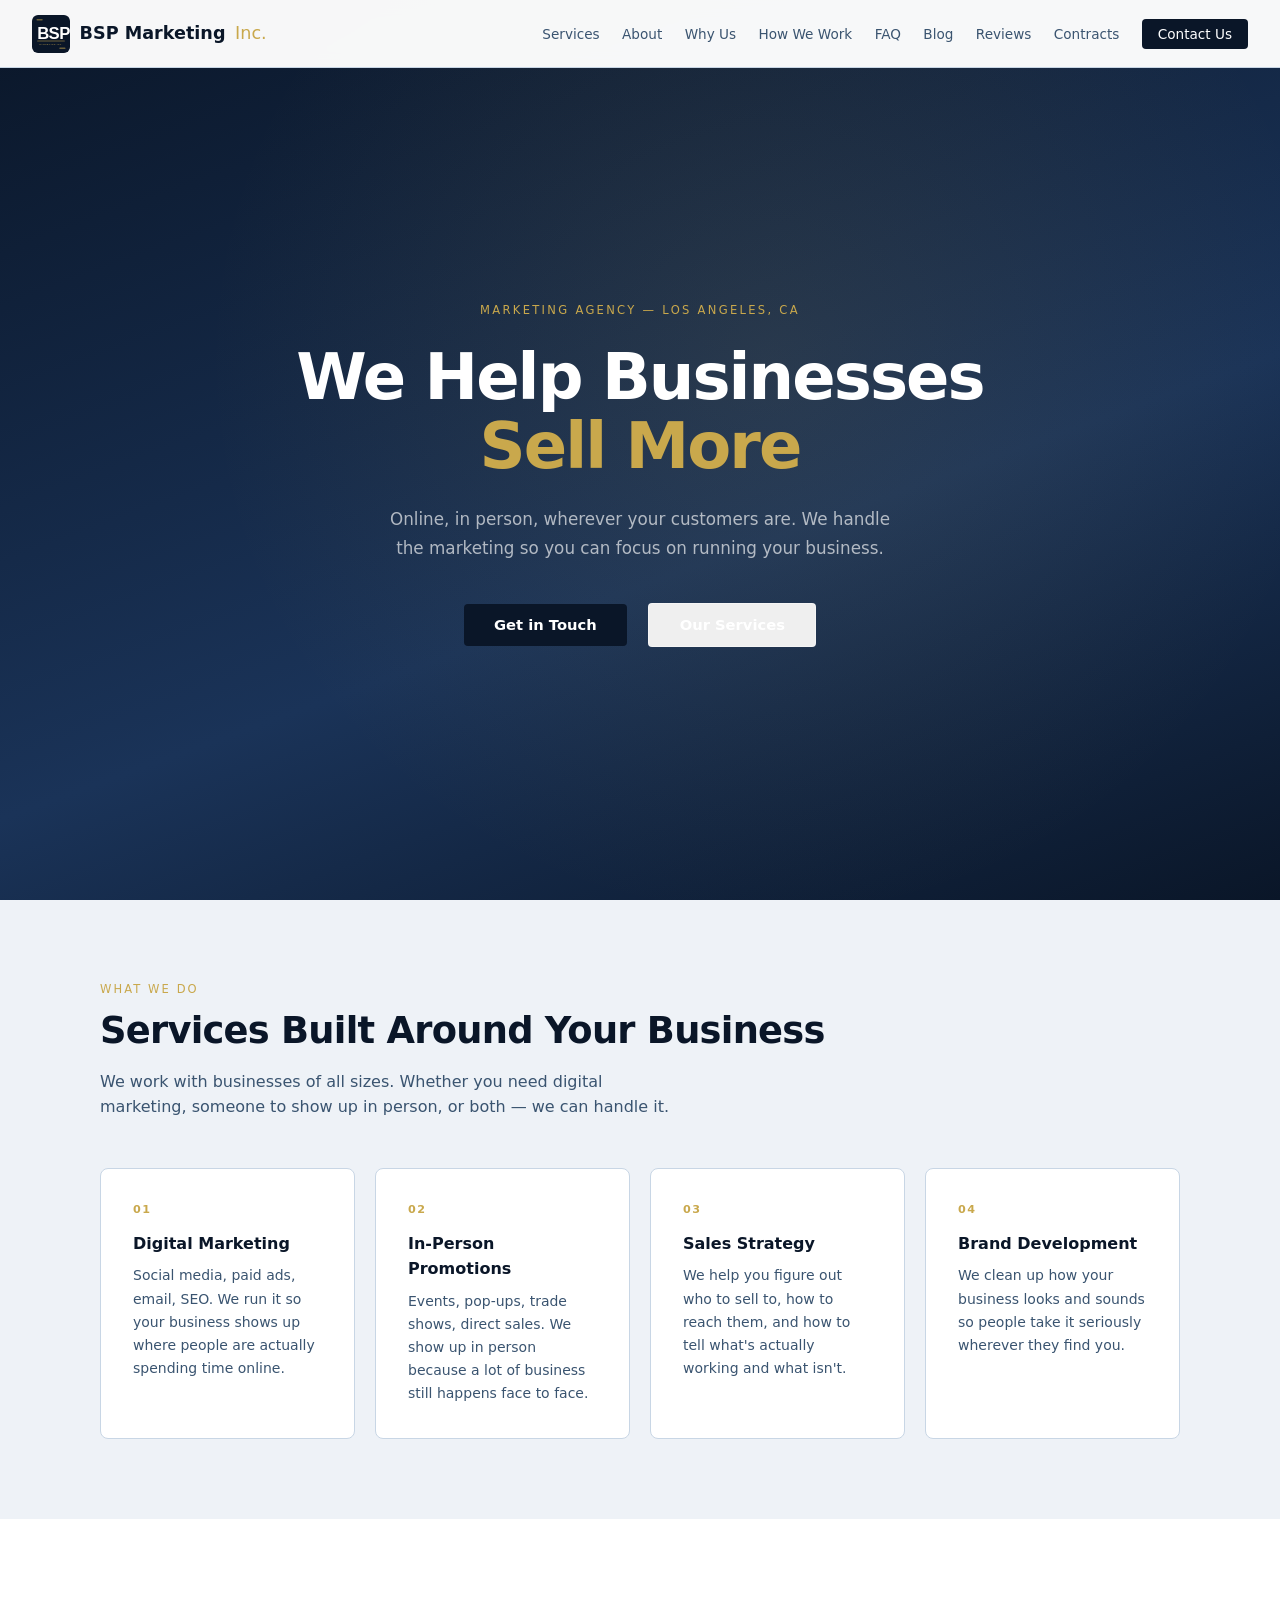
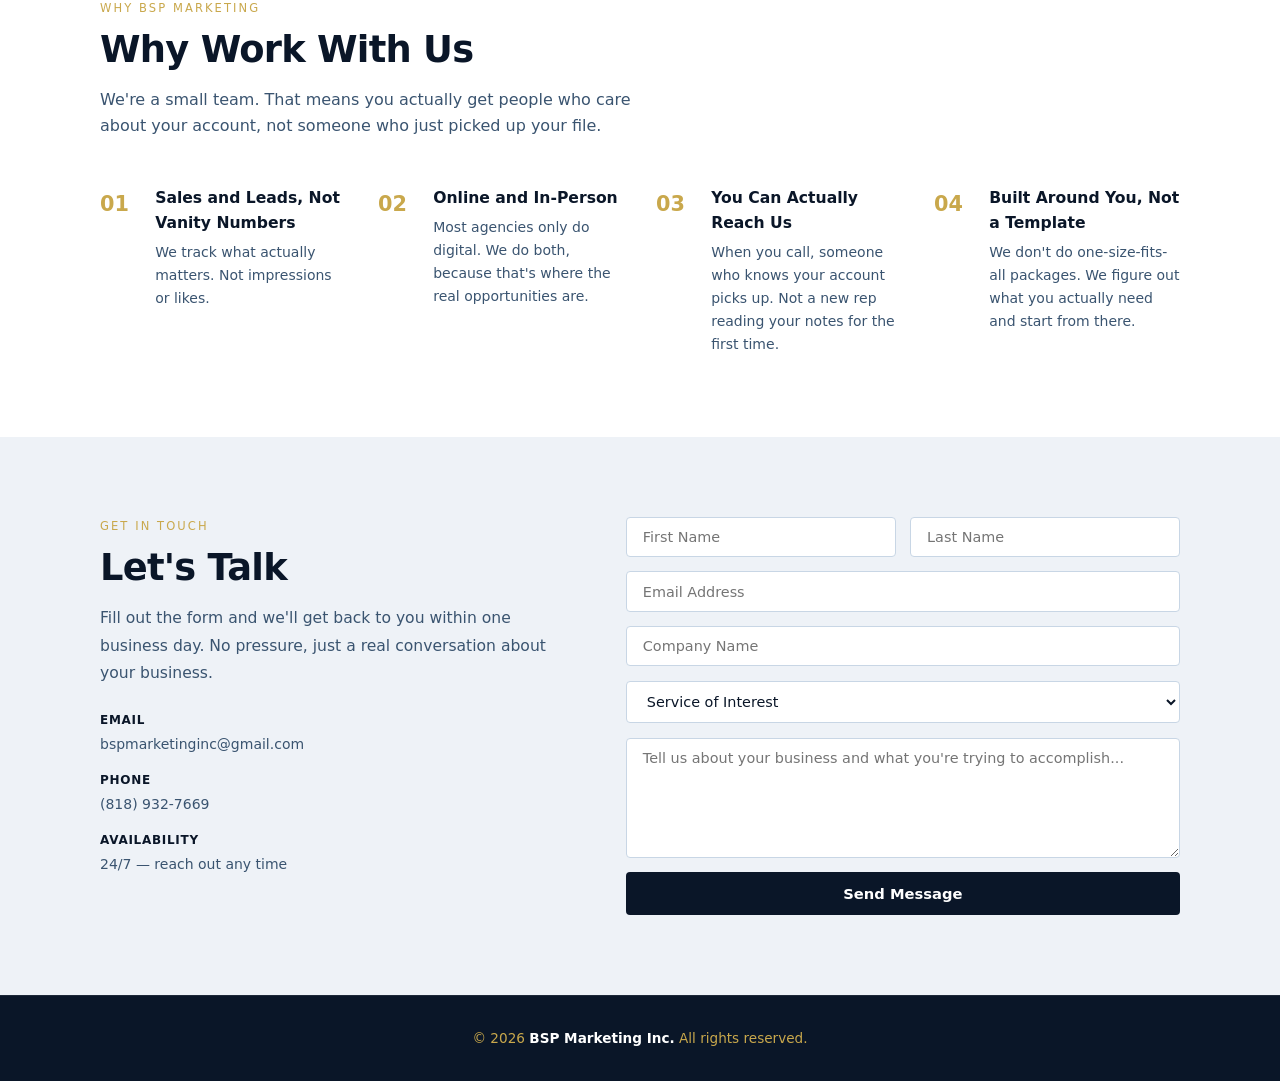
==== commit f733cc34: "Fix animations, copy, mobile, contact form, and consistency - No more shaking on page switch — conte" ====
--- a/index.html
+++ b/index.html
@@ -26,12 +26,12 @@
       line-height: 1.6;
     }
 
-    /* ── NAV ── */
+    /* NAV */
     nav {
       position: fixed;
       top: 0; left: 0; right: 0;
       z-index: 1000;
-      background: rgba(255,255,255,0.96);
+      background: rgba(255,255,255,0.97);
       backdrop-filter: blur(8px);
       border-bottom: 1px solid var(--light-gray);
       padding: 0 2rem;
@@ -42,103 +42,136 @@
     }
 
     .nav-logo {
-      font-size: 1.15rem;
+      font-size: 1.1rem;
       font-weight: 700;
-      letter-spacing: 0.04em;
       color: var(--dark);
       text-decoration: none;
       display: flex;
       align-items: center;
       gap: 0.6rem;
       cursor: pointer;
+      white-space: nowrap;
     }
     .nav-logo span { color: var(--accent); font-weight: 400; }
 
-    .nav-links { display: flex; gap: 1.6rem; list-style: none; align-items: center; }
+    .nav-links {
+      display: flex;
+      gap: 1.4rem;
+      list-style: none;
+      align-items: center;
+    }
     .nav-links a {
       text-decoration: none;
-      font-size: 0.88rem;
+      font-size: 0.85rem;
       color: var(--accent-light);
-      letter-spacing: 0.02em;
       transition: color 0.2s;
       cursor: pointer;
+      white-space: nowrap;
     }
     .nav-links a:hover { color: var(--dark); }
     .nav-links a.active { color: var(--dark); font-weight: 600; }
     .nav-cta {
       background: var(--dark) !important;
       color: var(--white) !important;
-      padding: 0.5rem 1.2rem;
+      padding: 0.45rem 1rem;
       border-radius: 4px;
     }
     .nav-cta:hover { background: var(--accent-light) !important; }
 
-    /* hamburger */
-    .hamburger { display: none; flex-direction: column; gap: 5px; cursor: pointer; padding: 4px; }
-    .hamburger span { display: block; width: 24px; height: 2px; background: var(--dark); border-radius: 2px; transition: all 0.3s; }
-
-    @media (max-width: 900px) {
-      .nav-links { display: none; flex-direction: column; gap: 0; position: absolute; top: 68px; left: 0; right: 0; background: var(--white); border-bottom: 1px solid var(--light-gray); padding: 1rem 2rem; }
+    .hamburger {
+      display: none;
+      flex-direction: column;
+      gap: 5px;
+      cursor: pointer;
+      padding: 6px;
+      background: none;
+      border: none;
+    }
+    .hamburger span {
+      display: block;
+      width: 22px;
+      height: 2px;
+      background: var(--dark);
+      border-radius: 2px;
+      transition: all 0.25s;
+    }
+
+    @media (max-width: 960px) {
+      .nav-links {
+        display: none;
+        position: absolute;
+        top: 68px; left: 0; right: 0;
+        flex-direction: column;
+        align-items: stretch;
+        gap: 0;
+        background: var(--white);
+        border-bottom: 1px solid var(--light-gray);
+        padding: 0.5rem 0;
+        box-shadow: 0 4px 12px rgba(0,0,0,0.08);
+      }
       .nav-links.open { display: flex; }
-      .nav-links a { padding: 0.6rem 0; font-size: 1rem; border-bottom: 1px solid var(--off-white); }
-      .nav-links li:last-child a { border: none; }
-      .nav-cta { margin-top: 0.5rem; text-align: center; display: block; }
+      .nav-links li { border-bottom: 1px solid var(--off-white); }
+      .nav-links li:last-child { border: none; }
+      .nav-links a {
+        display: block;
+        padding: 0.85rem 2rem;
+        font-size: 0.95rem;
+      }
+      .nav-cta {
+        margin: 0.5rem 1.5rem;
+        text-align: center;
+        border-radius: 4px;
+        display: block;
+      }
       .hamburger { display: flex; }
     }
 
-    /* ── PAGES ── */
+    /* PAGES */
     .page { display: none; }
     .page.active { display: block; }
 
-    /* ── ANIMATIONS ── */
-    .reveal {
+    /* ANIMATIONS - only on scroll, not on page switch */
+    .reveal, .reveal-left, .reveal-right {
       opacity: 0;
-      transform: translateY(40px);
-      transition: opacity 0.7s ease, transform 0.7s ease;
-    }
-    .reveal.visible { opacity: 1; transform: none; }
-
-    .reveal-left {
-      opacity: 0;
-      transform: translateX(-50px);
-      transition: opacity 0.7s ease, transform 0.7s ease;
-    }
-    .reveal-left.visible { opacity: 1; transform: none; }
-
-    .reveal-right {
-      opacity: 0;
-      transform: translateX(50px);
-      transition: opacity 0.7s ease, transform 0.7s ease;
-    }
-    .reveal-right.visible { opacity: 1; transform: none; }
-
+      transform: translateY(32px);
+      transition: opacity 0.65s ease, transform 0.65s ease;
+    }
+    .reveal-left { transform: translateX(-40px); }
+    .reveal-right { transform: translateX(40px); }
+    .reveal.visible, .reveal-left.visible, .reveal-right.visible {
+      opacity: 1;
+      transform: none;
+    }
     .stagger > * {
       opacity: 0;
-      transform: translateY(30px);
+      transform: translateY(24px);
       transition: opacity 0.5s ease, transform 0.5s ease;
     }
     .stagger.visible > *:nth-child(1) { opacity:1; transform:none; transition-delay:0s; }
-    .stagger.visible > *:nth-child(2) { opacity:1; transform:none; transition-delay:0.1s; }
-    .stagger.visible > *:nth-child(3) { opacity:1; transform:none; transition-delay:0.2s; }
-    .stagger.visible > *:nth-child(4) { opacity:1; transform:none; transition-delay:0.3s; }
-    .stagger.visible > *:nth-child(5) { opacity:1; transform:none; transition-delay:0.4s; }
-    .stagger.visible > *:nth-child(6) { opacity:1; transform:none; transition-delay:0.5s; }
-
-    /* ── SHARED LAYOUT ── */
+    .stagger.visible > *:nth-child(2) { opacity:1; transform:none; transition-delay:0.08s; }
+    .stagger.visible > *:nth-child(3) { opacity:1; transform:none; transition-delay:0.16s; }
+    .stagger.visible > *:nth-child(4) { opacity:1; transform:none; transition-delay:0.24s; }
+    .stagger.visible > *:nth-child(5) { opacity:1; transform:none; transition-delay:0.32s; }
+    .stagger.visible > *:nth-child(6) { opacity:1; transform:none; transition-delay:0.4s; }
+
+    /* no-anim: skip transitions for instant page switching */
+    .no-anim, .no-anim * { transition: none !important; }
+
+    /* SHARED */
     .page-hero {
       padding: 10rem 2rem 5rem;
       background: var(--off-white);
       text-align: center;
     }
     .page-hero .eyebrow {
-      font-size: 0.75rem;
+      font-size: 0.72rem;
       letter-spacing: 0.18em;
       text-transform: uppercase;
       color: var(--mid-gray);
       margin-bottom: 1rem;
     }
     .page-hero h1 {
-      font-size: clamp(2.2rem, 5vw, 3.5rem);
+      font-size: clamp(2rem, 5vw, 3.4rem);
       font-weight: 700;
       letter-spacing: -0.02em;
       line-height: 1.12;
@@ -154,15 +187,15 @@
     section { padding: 5rem 2rem; }
     .section-inner { max-width: 1080px; margin: 0 auto; }
     .section-label {
-      font-size: 0.75rem;
+      display: block;
+      font-size: 0.72rem;
       letter-spacing: 0.18em;
       text-transform: uppercase;
       color: var(--mid-gray);
       margin-bottom: 0.75rem;
-      display: block;
     }
     .section-title {
-      font-size: clamp(1.8rem, 4vw, 2.4rem);
+      font-size: clamp(1.7rem, 4vw, 2.3rem);
       font-weight: 700;
       letter-spacing: -0.02em;
       line-height: 1.15;
@@ -175,14 +208,13 @@
       margin-bottom: 3rem;
     }
 
-    /* CTA BANNER */
     .cta-banner {
       background: var(--dark);
       text-align: center;
       padding: 5rem 2rem;
     }
     .cta-banner h2 {
-      font-size: clamp(1.8rem, 4vw, 2.4rem);
+      font-size: clamp(1.7rem, 4vw, 2.3rem);
       font-weight: 700;
       color: var(--white);
       letter-spacing: -0.02em;
@@ -190,29 +222,27 @@
     }
     .cta-banner p { font-size: 1rem; color: var(--mid-gray); margin-bottom: 2rem; }
 
-    /* BUTTONS */
     .btn {
       display: inline-block;
-      padding: 0.85rem 2rem;
+      padding: 0.8rem 1.9rem;
       border-radius: 4px;
-      font-size: 0.95rem;
+      font-size: 0.92rem;
       font-weight: 600;
       text-decoration: none;
       transition: all 0.2s;
-      letter-spacing: 0.02em;
       cursor: pointer;
       border: none;
+      font-family: inherit;
     }
     .btn-dark { background: var(--dark); color: var(--white); }
     .btn-dark:hover { background: var(--accent-light); }
-    .btn-outline { border: 1.5px solid var(--light-gray); color: var(--dark); margin-left: 1rem; }
-    .btn-outline:hover { border-color: var(--dark); }
+    .btn-outline { border: 1.5px solid rgba(255,255,255,0.35); color: var(--white); margin-left: 1rem; }
+    .btn-outline:hover { border-color: var(--white); }
     .btn-white { background: var(--white); color: var(--dark); }
     .btn-white:hover { background: var(--off-white); }
     .btn-outline-white { border: 1.5px solid rgba(255,255,255,0.3); color: var(--white); margin-left: 1rem; }
     .btn-outline-white:hover { border-color: var(--white); }
 
-    /* FOOTER */
     footer {
       background: var(--dark);
       color: var(--mid-gray);
@@ -223,10 +253,8 @@
     }
     footer strong { color: var(--white); }
 
-    /* ════════════════════════════════
-       HOME PAGE
-    ════════════════════════════════ */
-    #page-home .hero {
+    /* ── HOME ── */
+    .hero {
       min-height: 100vh;
       display: flex;
       align-items: center;
@@ -237,22 +265,22 @@
       position: relative;
       overflow: hidden;
     }
-    #page-home .hero::before {
+    .hero::before {
       content: '';
       position: absolute;
       inset: 0;
-      background: radial-gradient(circle at 60% 40%, rgba(201,168,76,0.12) 0%, transparent 60%);
-    }
-    .hero-inner { position: relative; max-width: 820px; }
+      background: radial-gradient(circle at 60% 40%, rgba(201,168,76,0.1) 0%, transparent 60%);
+    }
+    .hero-inner { position: relative; max-width: 800px; }
     .hero-eyebrow {
-      font-size: 0.75rem;
+      font-size: 0.72rem;
       letter-spacing: 0.2em;
       text-transform: uppercase;
       color: var(--accent);
       margin-bottom: 1.5rem;
     }
     .hero-title {
-      font-size: clamp(2.6rem, 6vw, 4.2rem);
+      font-size: clamp(2.4rem, 6vw, 4rem);
       font-weight: 800;
       letter-spacing: -0.03em;
       line-height: 1.08;
@@ -261,20 +289,17 @@
     }
     .hero-title em { color: var(--accent); font-style: normal; }
     .hero-sub {
-      font-size: 1.1rem;
-      color: rgba(255,255,255,0.7);
-      max-width: 560px;
+      font-size: 1.05rem;
+      color: rgba(255,255,255,0.65);
+      max-width: 520px;
       margin: 0 auto 2.5rem;
       line-height: 1.7;
     }
 
-    /* Services */
-    #page-home #services { background: var(--off-white); }
     .services-grid {
       display: grid;
       grid-template-columns: repeat(auto-fit, minmax(220px, 1fr));
-      gap: 1.5rem;
-      margin-top: 0;
+      gap: 1.25rem;
     }
     .service-card {
       background: var(--white);
@@ -283,54 +308,56 @@
       padding: 2rem;
       transition: box-shadow 0.2s;
     }
-    .service-card:hover { box-shadow: 0 8px 24px rgba(0,0,0,0.07); }
-    .service-icon { font-size: 1.75rem; margin-bottom: 1rem; }
+    .service-card:hover { box-shadow: 0 6px 20px rgba(0,0,0,0.07); }
+    .service-num {
+      font-size: 0.7rem;
+      font-weight: 700;
+      letter-spacing: 0.12em;
+      color: var(--accent);
+      text-transform: uppercase;
+      margin-bottom: 0.75rem;
+    }
     .service-card h3 { font-size: 1rem; font-weight: 700; margin-bottom: 0.5rem; }
     .service-card p { font-size: 0.875rem; color: var(--accent-light); line-height: 1.65; }
 
-    /* Why grid on home */
-    #page-home #why { background: var(--white); }
     .why-grid {
       display: grid;
       grid-template-columns: repeat(auto-fit, minmax(240px, 1fr));
       gap: 2rem;
-      margin-top: 0;
     }
     .why-item { display: flex; gap: 1.25rem; align-items: flex-start; }
     .why-number {
-      font-size: 1.4rem;
+      font-size: 1.3rem;
       font-weight: 800;
       color: var(--accent);
-      min-width: 2.5rem;
-      line-height: 1;
+      min-width: 2.2rem;
       padding-top: 0.1rem;
     }
-    .why-item h3 { font-size: 1rem; font-weight: 700; margin-bottom: 0.3rem; }
+    .why-item h3 { font-size: 0.975rem; font-weight: 700; margin-bottom: 0.3rem; }
     .why-item p { font-size: 0.875rem; color: var(--accent-light); line-height: 1.65; }
 
-    /* Contact */
-    #page-home #contact { background: var(--off-white); }
     .contact-wrap {
       display: grid;
       grid-template-columns: 1fr 1.2fr;
-      gap: 5rem;
+      gap: 4rem;
       align-items: start;
     }
     @media (max-width: 760px) { .contact-wrap { grid-template-columns: 1fr; gap: 2.5rem; } }
+
     .contact-info p { font-size: 0.975rem; color: var(--accent-light); line-height: 1.75; margin-bottom: 1.5rem; }
     .contact-detail { display: flex; flex-direction: column; gap: 1rem; }
     .contact-detail span { font-size: 0.875rem; color: var(--accent-light); }
-    .contact-detail strong { display: block; color: var(--dark); font-size: 0.8rem; letter-spacing: 0.06em; text-transform: uppercase; margin-bottom: 0.2rem; }
-
-    form { display: flex; flex-direction: column; gap: 1rem; }
-    .form-row { display: grid; grid-template-columns: 1fr 1fr; gap: 1rem; }
+    .contact-detail strong { display: block; color: var(--dark); font-size: 0.75rem; letter-spacing: 0.06em; text-transform: uppercase; margin-bottom: 0.15rem; }
+
+    form { display: flex; flex-direction: column; gap: 0.9rem; }
+    .form-row { display: grid; grid-template-columns: 1fr 1fr; gap: 0.9rem; }
     @media (max-width: 500px) { .form-row { grid-template-columns: 1fr; } }
     form input, form select, form textarea {
       width: 100%;
-      padding: 0.75rem 1rem;
+      padding: 0.7rem 1rem;
       border: 1px solid var(--light-gray);
       border-radius: 4px;
-      font-size: 0.925rem;
+      font-size: 0.9rem;
       font-family: inherit;
       background: var(--white);
       color: var(--dark);
@@ -340,174 +367,168 @@
       outline: none;
       border-color: var(--dark);
     }
-    form textarea { resize: vertical; min-height: 130px; }
-
-    /* ════════════════════════════════
-       ABOUT PAGE
-    ════════════════════════════════ */
+    form textarea { resize: vertical; min-height: 120px; }
+    #form-status {
+      font-size: 0.85rem;
+      padding: 0.6rem 1rem;
+      border-radius: 4px;
+      display: none;
+    }
+    #form-status.success { background: #eafaf1; color: #1e7e4c; display: block; }
+    #form-status.error { background: #fdf0f0; color: #c0392b; display: block; }
+
+    /* ── ABOUT ── */
     .mission-wrap {
       display: grid;
       grid-template-columns: 1fr 1fr;
       gap: 5rem;
       align-items: center;
     }
-    @media (max-width: 700px) { .mission-wrap { grid-template-columns: 1fr; gap: 2rem; } }
-    .mission-text p { font-size: 1rem; color: var(--accent-light); margin-bottom: 1rem; line-height: 1.75; }
-    .mission-stat-grid { display: grid; grid-template-columns: 1fr 1fr; gap: 1.5rem; }
+    @media (max-width: 700px) { .mission-wrap { grid-template-columns: 1fr; gap: 2.5rem; } }
+    .mission-text p { font-size: 0.975rem; color: var(--accent-light); margin-bottom: 1rem; line-height: 1.8; }
+    .stat-grid { display: grid; grid-template-columns: 1fr 1fr; gap: 1.25rem; }
     .stat-box {
       background: var(--off-white);
       border: 1px solid var(--light-gray);
       border-radius: 8px;
-      padding: 1.75rem;
+      padding: 1.5rem;
       text-align: center;
     }
-    .stat-box .number { font-size: 2.2rem; font-weight: 800; color: var(--dark); line-height: 1; margin-bottom: 0.4rem; }
-    .stat-box .label { font-size: 0.8rem; color: var(--mid-gray); letter-spacing: 0.06em; text-transform: uppercase; }
+    .stat-box .number { font-size: 2rem; font-weight: 800; color: var(--dark); line-height: 1; margin-bottom: 0.35rem; }
+    .stat-box .label { font-size: 0.75rem; color: var(--mid-gray); letter-spacing: 0.06em; text-transform: uppercase; }
 
     .values-grid {
       display: grid;
-      grid-template-columns: repeat(auto-fit, minmax(220px, 1fr));
-      gap: 1.5rem;
+      grid-template-columns: repeat(auto-fit, minmax(210px, 1fr));
+      gap: 1.25rem;
       margin-top: 3rem;
     }
     .value-card {
       background: var(--white);
       border: 1px solid var(--light-gray);
       border-radius: 8px;
-      padding: 2rem;
-    }
-    .value-card .icon { font-size: 1.75rem; margin-bottom: 1rem; }
-    .value-card h3 { font-size: 1rem; font-weight: 700; margin-bottom: 0.5rem; }
-    .value-card p { font-size: 0.875rem; color: var(--accent-light); line-height: 1.6; }
+      padding: 1.75rem;
+    }
+    .value-num { font-size: 0.7rem; font-weight: 700; letter-spacing: 0.12em; color: var(--accent); text-transform: uppercase; margin-bottom: 0.75rem; }
+    .value-card h3 { font-size: 0.975rem; font-weight: 700; margin-bottom: 0.4rem; }
+    .value-card p { font-size: 0.85rem; color: var(--accent-light); line-height: 1.65; }
 
     .team-grid {
       display: grid;
-      grid-template-columns: repeat(auto-fit, minmax(200px, 1fr));
+      grid-template-columns: repeat(auto-fit, minmax(180px, 1fr));
       gap: 2rem;
       margin-top: 3rem;
     }
     .team-card { text-align: center; }
     .team-avatar {
-      width: 90px; height: 90px;
+      width: 80px; height: 80px;
       border-radius: 50%;
-      background: var(--light-gray);
+      background: var(--dark);
       margin: 0 auto 1rem;
       display: flex; align-items: center; justify-content: center;
-      font-size: 2rem;
-    }
-    .team-card h3 { font-size: 1rem; font-weight: 700; margin-bottom: 0.25rem; }
-    .team-card .role { font-size: 0.8rem; color: var(--mid-gray); letter-spacing: 0.05em; text-transform: uppercase; }
-
-    /* ════════════════════════════════
-       WHY US PAGE
-    ════════════════════════════════ */
+      font-size: 1.4rem;
+      font-weight: 800;
+      color: var(--accent);
+      letter-spacing: 0.04em;
+    }
+    .team-card h3 { font-size: 1rem; font-weight: 700; margin-bottom: 0.2rem; }
+    .team-card .role { font-size: 0.78rem; color: var(--mid-gray); letter-spacing: 0.04em; text-transform: uppercase; }
+
+    /* ── WHY US ── */
     .intro-wrap {
       display: grid;
       grid-template-columns: 1fr 1fr;
       gap: 5rem;
       align-items: center;
     }
-    @media (max-width: 700px) { .intro-wrap { grid-template-columns: 1fr; gap: 2rem; } }
+    @media (max-width: 700px) { .intro-wrap { grid-template-columns: 1fr; gap: 2.5rem; } }
     .intro-text p { font-size: 0.975rem; color: var(--accent-light); line-height: 1.8; margin-bottom: 1rem; }
-
     .quote-block {
       background: var(--dark);
       border-radius: 8px;
       padding: 2.5rem;
       position: relative;
     }
-    .quote-block::before {
-      content: '"';
-      position: absolute;
-      top: -0.5rem;
-      left: 1.5rem;
-      font-size: 6rem;
-      color: var(--accent);
-      line-height: 1;
-      opacity: 0.3;
-    }
-    .quote-block p { color: var(--white); font-size: 1.05rem; line-height: 1.7; margin-bottom: 1rem; position: relative; }
-    .quote-block span { color: var(--accent); font-size: 0.85rem; }
+    .quote-block p { color: var(--white); font-size: 1rem; line-height: 1.7; margin-bottom: 1rem; }
+    .quote-block span { color: var(--accent); font-size: 0.82rem; }
 
     .diff-grid {
       display: grid;
-      grid-template-columns: repeat(auto-fit, minmax(280px, 1fr));
-      gap: 1.5rem;
+      grid-template-columns: repeat(auto-fit, minmax(270px, 1fr));
+      gap: 1.25rem;
       margin-top: 3rem;
     }
     .diff-card {
       background: var(--white);
       border: 1px solid var(--light-gray);
       border-radius: 8px;
-      padding: 2rem;
+      padding: 1.75rem;
       transition: box-shadow 0.2s;
     }
-    .diff-card:hover { box-shadow: 0 8px 24px rgba(0,0,0,0.07); }
-    .diff-icon { font-size: 1.75rem; margin-bottom: 1rem; }
-    .diff-card h3 { font-size: 1rem; font-weight: 700; margin-bottom: 0.5rem; }
-    .diff-card p { font-size: 0.875rem; color: var(--accent-light); line-height: 1.65; }
+    .diff-card:hover { box-shadow: 0 6px 20px rgba(0,0,0,0.07); }
+    .diff-num { font-size: 0.7rem; font-weight: 700; letter-spacing: 0.12em; color: var(--accent); text-transform: uppercase; margin-bottom: 0.75rem; }
+    .diff-card h3 { font-size: 0.975rem; font-weight: 700; margin-bottom: 0.4rem; }
+    .diff-card p { font-size: 0.85rem; color: var(--accent-light); line-height: 1.65; }
 
     .table-wrap { overflow-x: auto; margin-top: 2rem; border-radius: 8px; border: 1px solid var(--light-gray); }
-    table { width: 100%; border-collapse: collapse; font-size: 0.9rem; }
+    table { width: 100%; border-collapse: collapse; font-size: 0.875rem; min-width: 540px; }
     thead { background: var(--dark); color: var(--white); }
-    th { padding: 1rem 1.25rem; text-align: left; font-weight: 600; letter-spacing: 0.03em; }
-    td { padding: 0.875rem 1.25rem; border-bottom: 1px solid var(--light-gray); }
+    th { padding: 1rem 1.25rem; text-align: left; font-weight: 600; letter-spacing: 0.02em; }
+    td { padding: 0.85rem 1.25rem; border-bottom: 1px solid var(--light-gray); }
     tr:last-child td { border-bottom: none; }
     tr:nth-child(even) { background: var(--off-white); }
     .check { color: #2a9d5c; font-weight: 700; }
     .cross { color: #c0392b; font-weight: 700; }
 
-    /* ════════════════════════════════
-       HOW WE WORK PAGE
-    ════════════════════════════════ */
+    /* ── HOW WE WORK ── */
     .location-banner {
       background: var(--dark);
-      padding: 1.5rem 2rem;
+      padding: 1.25rem 2rem;
       text-align: center;
     }
-    .location-banner p { color: var(--mid-gray); font-size: 0.95rem; letter-spacing: 0.04em; }
+    .location-banner p { color: var(--mid-gray); font-size: 0.9rem; letter-spacing: 0.03em; }
     .location-banner strong { color: var(--white); }
 
-    #page-how #process { background: var(--white); padding: 6rem 2rem; }
     .steps { position: relative; margin-top: 3.5rem; }
     .steps::before {
       content: '';
       position: absolute;
-      left: 2.25rem; top: 0; bottom: 0;
+      left: 2.1rem; top: 0; bottom: 0;
       width: 2px;
       background: var(--light-gray);
     }
-    .step { display: flex; gap: 2rem; margin-bottom: 3rem; position: relative; }
+    @media (max-width: 500px) { .steps::before { left: 1.4rem; } }
+    .step { display: flex; gap: 1.75rem; margin-bottom: 2.75rem; position: relative; }
     .step:last-child { margin-bottom: 0; }
     .step-number {
-      width: 4.5rem; height: 4.5rem; min-width: 4.5rem;
+      width: 4.2rem; height: 4.2rem; min-width: 4.2rem;
       border-radius: 50%;
       background: var(--dark);
       color: var(--white);
-      font-size: 1.2rem; font-weight: 800;
+      font-size: 1.1rem; font-weight: 800;
       display: flex; align-items: center; justify-content: center;
       position: relative; z-index: 1;
     }
-    .step-content { padding-top: 0.75rem; }
-    .step-content h3 { font-size: 1.15rem; font-weight: 700; margin-bottom: 0.5rem; }
-    .step-content p { font-size: 0.95rem; color: var(--accent-light); line-height: 1.75; max-width: 580px; }
+    @media (max-width: 500px) { .step-number { width: 2.8rem; height: 2.8rem; min-width: 2.8rem; font-size: 0.85rem; } }
+    .step-content { padding-top: 0.65rem; }
+    .step-content h3 { font-size: 1.05rem; font-weight: 700; margin-bottom: 0.4rem; }
+    .step-content p { font-size: 0.9rem; color: var(--accent-light); line-height: 1.75; max-width: 560px; }
     .step-tag {
       display: inline-block;
-      font-size: 0.72rem; letter-spacing: 0.1em; text-transform: uppercase;
+      font-size: 0.68rem; letter-spacing: 0.1em; text-transform: uppercase;
       color: var(--mid-gray);
       background: var(--off-white);
       border: 1px solid var(--light-gray);
       border-radius: 20px;
-      padding: 0.2rem 0.75rem;
-      margin-bottom: 0.5rem;
-    }
-
-    #page-how #communication { background: var(--off-white); padding: 6rem 2rem; }
+      padding: 0.18rem 0.7rem;
+      margin-bottom: 0.4rem;
+    }
+
     .comm-wrap {
       display: grid;
       grid-template-columns: 1fr 1fr;
       gap: 4rem;
-      align-items: center;
+      align-items: start;
       margin-top: 3rem;
     }
     @media (max-width: 700px) { .comm-wrap { grid-template-columns: 1fr; gap: 2rem; } }
@@ -518,17 +539,12 @@
       border: 1px solid var(--light-gray);
       border-radius: 8px;
       padding: 1.25rem 1.5rem;
-      display: flex; align-items: flex-start; gap: 1rem;
-      transition: box-shadow 0.2s;
-    }
-    .comm-card:hover { box-shadow: 0 4px 16px rgba(0,0,0,0.06); }
-    .comm-card .icon { font-size: 1.5rem; margin-top: 0.1rem; }
-    .comm-card h4 { font-size: 0.95rem; font-weight: 700; margin-bottom: 0.25rem; }
-    .comm-card p { font-size: 0.85rem; color: var(--accent-light); margin: 0; line-height: 1.6; }
-
-    #page-how #la { background: var(--white); }
+    }
+    .comm-card h4 { font-size: 0.9rem; font-weight: 700; margin-bottom: 0.25rem; }
+    .comm-card p { font-size: 0.83rem; color: var(--accent-light); line-height: 1.65; }
+
     .la-wrap { display: grid; grid-template-columns: 1fr 1fr; gap: 5rem; align-items: center; }
-    @media (max-width: 700px) { .la-wrap { grid-template-columns: 1fr; gap: 2rem; } }
+    @media (max-width: 700px) { .la-wrap { grid-template-columns: 1fr; gap: 2.5rem; } }
     .la-text p { font-size: 0.975rem; color: var(--accent-light); line-height: 1.8; margin-bottom: 1rem; }
     .la-map {
       background: var(--off-white);
@@ -537,17 +553,15 @@
       padding: 3rem 2rem;
       text-align: center;
     }
-    .la-map .pin { font-size: 3rem; margin-bottom: 1rem; }
-    .la-map p { font-size: 1.1rem; font-weight: 700; margin-bottom: 0.4rem; }
-    .la-map span { font-size: 0.85rem; color: var(--accent-light); }
-
-    /* ════════════════════════════════
-       FAQ PAGE
-    ════════════════════════════════ */
-    .faq-inner { max-width: 760px; margin: 0 auto; padding: 5rem 2rem; }
+    .la-map .pin { font-size: 2.5rem; margin-bottom: 0.75rem; }
+    .la-map p { font-size: 1.05rem; font-weight: 700; margin-bottom: 0.35rem; }
+    .la-map span { font-size: 0.83rem; color: var(--accent-light); }
+
+    /* ── FAQ ── */
+    .faq-inner { max-width: 720px; margin: 0 auto; padding: 5rem 2rem; }
     .faq-category { margin-bottom: 3rem; }
     .faq-category-label {
-      font-size: 0.75rem;
+      font-size: 0.72rem;
       letter-spacing: 0.18em;
       text-transform: uppercase;
       color: var(--mid-gray);
@@ -563,35 +577,33 @@
       display: flex;
       justify-content: space-between;
       align-items: center;
-      padding: 1.25rem 0;
-      font-size: 0.975rem;
+      padding: 1.1rem 0;
+      font-size: 0.95rem;
       font-weight: 600;
       color: var(--dark);
       cursor: pointer;
       text-align: left;
       gap: 1rem;
-    }
-    .faq-icon { font-size: 1.25rem; color: var(--accent); min-width: 1.25rem; transition: transform 0.3s; }
+      font-family: inherit;
+    }
+    .faq-icon { font-size: 1.2rem; color: var(--accent); min-width: 1rem; transition: transform 0.3s; }
     .faq-item.open .faq-icon { transform: rotate(45deg); }
     .faq-answer {
-      font-size: 0.925rem;
+      font-size: 0.9rem;
       color: var(--accent-light);
       line-height: 1.75;
       max-height: 0;
       overflow: hidden;
-      transition: max-height 0.4s ease, padding 0.3s;
-    }
-    .faq-item.open .faq-answer { max-height: 300px; padding-bottom: 1.25rem; }
-
-    /* ════════════════════════════════
-       BLOG PAGE
-    ════════════════════════════════ */
+      transition: max-height 0.35s ease, padding 0.25s;
+    }
+    .faq-item.open .faq-answer { max-height: 300px; padding-bottom: 1.1rem; }
+
+    /* ── BLOG ── */
     .posts-inner { max-width: 1080px; margin: 0 auto; padding: 0 2rem; }
     .posts-grid {
       display: grid;
-      grid-template-columns: repeat(auto-fit, minmax(260px, 1fr));
-      gap: 1.5rem;
-      margin-top: 0;
+      grid-template-columns: repeat(auto-fit, minmax(250px, 1fr));
+      gap: 1.25rem;
     }
     .post-card {
       background: var(--white);
@@ -600,198 +612,148 @@
       overflow: hidden;
       transition: box-shadow 0.2s;
     }
-    .post-card:hover { box-shadow: 0 8px 24px rgba(0,0,0,0.08); }
+    .post-card:hover { box-shadow: 0 6px 20px rgba(0,0,0,0.08); }
     .post-thumb {
       background: var(--off-white);
-      height: 140px;
+      height: 130px;
       display: flex;
       align-items: center;
       justify-content: center;
-      font-size: 3rem;
-    }
-    .post-body { padding: 1.5rem; }
-    .post-tag {
-      font-size: 0.7rem;
-      letter-spacing: 0.12em;
-      text-transform: uppercase;
-      color: var(--accent);
-      font-weight: 600;
-      margin-bottom: 0.5rem;
-    }
-    .post-title { font-size: 1rem; font-weight: 700; margin-bottom: 0.6rem; line-height: 1.4; }
-    .post-excerpt { font-size: 0.875rem; color: var(--accent-light); line-height: 1.6; margin-bottom: 1rem; }
-    .post-link {
-      font-size: 0.85rem;
-      font-weight: 600;
-      color: var(--dark);
-      cursor: pointer;
-      text-decoration: none;
-      display: block;
-      margin-bottom: 1rem;
-    }
+      font-size: 2.5rem;
+    }
+    .post-body { padding: 1.4rem; }
+    .post-tag { font-size: 0.68rem; letter-spacing: 0.12em; text-transform: uppercase; color: var(--accent); font-weight: 600; margin-bottom: 0.4rem; }
+    .post-title { font-size: 0.95rem; font-weight: 700; margin-bottom: 0.5rem; line-height: 1.4; }
+    .post-excerpt { font-size: 0.84rem; color: var(--accent-light); line-height: 1.6; margin-bottom: 0.85rem; }
+    .post-link { font-size: 0.82rem; font-weight: 600; color: var(--dark); cursor: pointer; display: block; margin-bottom: 0.85rem; text-decoration: none; }
     .post-link:hover { color: var(--accent); }
-    .post-meta { display: flex; justify-content: space-between; font-size: 0.78rem; color: var(--light-gray); }
+    .post-meta { display: flex; justify-content: space-between; font-size: 0.75rem; color: var(--light-gray); }
 
     #single-post { display: none; }
-    .single-inner { max-width: 680px; margin: 0 auto; }
-    .back-link { display: inline-block; font-size: 0.875rem; font-weight: 600; color: var(--accent-light); cursor: pointer; margin-bottom: 2rem; text-decoration: none; }
+    .single-inner { max-width: 660px; margin: 0 auto; }
+    .back-link { display: inline-block; font-size: 0.85rem; font-weight: 600; color: var(--accent-light); cursor: pointer; margin-bottom: 2rem; text-decoration: none; }
     .back-link:hover { color: var(--dark); }
-    .single-tag { font-size: 0.7rem; letter-spacing: 0.12em; text-transform: uppercase; color: var(--accent); font-weight: 600; margin-bottom: 0.75rem; }
-    .single-title { font-size: clamp(1.6rem, 4vw, 2.2rem); font-weight: 700; letter-spacing: -0.02em; line-height: 1.2; margin-bottom: 0.75rem; }
-    .single-meta { font-size: 0.825rem; color: var(--light-gray); margin-bottom: 2rem; }
-    .single-content { font-size: 1rem; color: var(--accent-light); line-height: 1.8; }
-    .single-content p { margin-bottom: 1.25rem; }
-    .single-content h2 { font-size: 1.25rem; font-weight: 700; color: var(--dark); margin: 2rem 0 0.75rem; }
-    .single-content ul { padding-left: 1.5rem; margin-bottom: 1.25rem; }
-    .single-content li { margin-bottom: 0.4rem; }
-
-    /* ════════════════════════════════
-       REVIEWS PAGE
-    ════════════════════════════════ */
-    .reviews-inner { max-width: 1080px; margin: 0 auto; padding: 0 2rem 3rem; }
+    .single-tag { font-size: 0.68rem; letter-spacing: 0.12em; text-transform: uppercase; color: var(--accent); font-weight: 600; margin-bottom: 0.6rem; }
+    .single-title { font-size: clamp(1.5rem, 4vw, 2.1rem); font-weight: 700; letter-spacing: -0.02em; line-height: 1.2; margin-bottom: 0.6rem; }
+    .single-meta { font-size: 0.8rem; color: var(--light-gray); margin-bottom: 2rem; }
+    .single-content { font-size: 0.975rem; color: var(--accent-light); line-height: 1.8; }
+    .single-content p { margin-bottom: 1.15rem; }
+    .single-content h2 { font-size: 1.2rem; font-weight: 700; color: var(--dark); margin: 1.75rem 0 0.65rem; }
+    .single-content ul { padding-left: 1.4rem; margin-bottom: 1.15rem; }
+    .single-content li { margin-bottom: 0.35rem; }
+
+    /* ── REVIEWS ── */
+    .reviews-inner { max-width: 1080px; margin: 0 auto; padding: 0 2rem 2rem; }
     .reviews-grid {
       display: grid;
-      grid-template-columns: repeat(auto-fill, minmax(280px, 1fr));
-      gap: 1.5rem;
+      grid-template-columns: repeat(auto-fill, minmax(270px, 1fr));
+      gap: 1.25rem;
     }
     .review-card {
       background: var(--white);
       border: 1px solid var(--light-gray);
       border-radius: 8px;
-      padding: 1.75rem;
-      transition: box-shadow 0.2s;
-    }
-    .review-card:hover { box-shadow: 0 6px 20px rgba(0,0,0,0.07); }
-    .review-card .stars { color: var(--accent); font-size: 1.1rem; letter-spacing: 0.05em; margin-bottom: 0.75rem; }
-    .review-card .review-text { font-size: 0.925rem; color: var(--accent-light); line-height: 1.7; margin-bottom: 1rem; font-style: italic; }
-    .review-card .review-author { font-size: 0.875rem; font-weight: 700; color: var(--dark); }
-    .review-card .review-company { font-size: 0.8rem; color: var(--mid-gray); margin-top: 0.15rem; }
+      padding: 1.6rem;
+    }
+    .review-card .stars { color: var(--accent); font-size: 1rem; letter-spacing: 0.06em; margin-bottom: 0.65rem; }
+    .review-card .review-text { font-size: 0.9rem; color: var(--accent-light); line-height: 1.7; margin-bottom: 0.85rem; font-style: italic; }
+    .review-card .review-author { font-size: 0.85rem; font-weight: 700; color: var(--dark); }
+    .review-card .review-company { font-size: 0.78rem; color: var(--mid-gray); margin-top: 0.1rem; }
+    .review-date { font-size: 0.72rem; color: var(--light-gray); margin-top: 0.4rem; }
     .no-reviews { text-align: center; padding: 3rem; color: var(--accent-light); }
-    .no-reviews p { margin-bottom: 0.5rem; }
-
-    .submit-inner { max-width: 700px; margin: 0 auto; padding: 5rem 2rem; }
+
+    .submit-inner { max-width: 680px; margin: 0 auto; padding: 4rem 2rem 5rem; }
+    .review-note { font-size: 0.82rem; color: var(--accent-light); background: var(--off-white); border: 1px solid var(--light-gray); border-radius: 6px; padding: 0.75rem 1rem; margin-bottom: 1.5rem; }
     .review-form {
       background: var(--off-white);
       border: 1px solid var(--light-gray);
       border-radius: 10px;
-      padding: 2.5rem;
-      margin-top: 2rem;
-    }
-    .form-group { display: flex; flex-direction: column; gap: 0.4rem; }
-    .form-group label { font-size: 0.825rem; font-weight: 600; color: var(--dark); letter-spacing: 0.04em; }
-    .review-form .form-row { display: grid; grid-template-columns: 1fr 1fr; gap: 1.25rem; margin-bottom: 1.25rem; }
-    @media (max-width: 560px) { .review-form .form-row { grid-template-columns: 1fr; } }
+      padding: 2rem;
+    }
+    .r-row { display: grid; grid-template-columns: 1fr 1fr; gap: 1.1rem; margin-bottom: 1.1rem; }
+    @media (max-width: 540px) { .r-row { grid-template-columns: 1fr; } }
+    .form-group { display: flex; flex-direction: column; gap: 0.35rem; margin-bottom: 1.1rem; }
+    .form-group label { font-size: 0.8rem; font-weight: 600; color: var(--dark); letter-spacing: 0.03em; }
     .review-form input, .review-form textarea {
-      padding: 0.75rem 1rem;
+      padding: 0.7rem 1rem;
       border: 1px solid var(--light-gray);
       border-radius: 4px;
-      font-size: 0.9rem;
+      font-size: 0.88rem;
       font-family: inherit;
       background: var(--white);
       color: var(--dark);
-      transition: border-color 0.2s;
+      width: 100%;
     }
     .review-form input:focus, .review-form textarea:focus { outline: none; border-color: var(--dark); }
-    .review-form textarea { resize: vertical; min-height: 120px; }
-    .review-form .form-group { margin-bottom: 1.25rem; }
-
-    .star-select { display: flex; gap: 0.5rem; margin-top: 0.25rem; }
+    .review-form textarea { resize: vertical; min-height: 110px; }
+
+    .star-select { display: flex; gap: 0.4rem; margin-top: 0.25rem; }
     .star-select button {
-      background: none;
-      border: none;
-      font-size: 2rem;
-      color: var(--light-gray);
-      cursor: pointer;
-      padding: 0;
-      transition: color 0.15s, transform 0.15s;
-      line-height: 1;
-    }
-    .star-select button:hover, .star-select button.active { color: var(--accent); transform: scale(1.15); }
+      background: none; border: none;
+      font-size: 1.9rem; color: var(--light-gray);
+      cursor: pointer; padding: 0; line-height: 1;
+      transition: color 0.12s, transform 0.12s;
+    }
+    .star-select button:hover, .star-select button.active { color: var(--accent); transform: scale(1.1); }
 
     .submit-btn {
-      width: 100%;
-      padding: 1rem;
-      background: var(--dark);
-      color: var(--white);
-      border: none;
-      border-radius: 4px;
-      font-size: 1rem;
-      font-weight: 600;
-      cursor: pointer;
+      width: 100%; padding: 0.95rem;
+      background: var(--dark); color: var(--white);
+      border: none; border-radius: 4px;
+      font-size: 0.95rem; font-weight: 600;
+      cursor: pointer; font-family: inherit;
       transition: background 0.2s;
-      font-family: inherit;
     }
     .submit-btn:hover { background: var(--accent-light); }
-
     .success-msg { display: none; text-align: center; padding: 2rem; }
-    .success-msg .checkmark { font-size: 3rem; margin-bottom: 1rem; }
-    .success-msg h3 { font-size: 1.2rem; font-weight: 700; margin-bottom: 0.5rem; }
-    .success-msg p { font-size: 0.9rem; color: var(--accent-light); }
-
-    /* ════════════════════════════════
-       CONTRACTS PAGE
-    ════════════════════════════════ */
-    .docs-inner { max-width: 860px; margin: 0 auto; padding: 5rem 2rem; display: flex; flex-direction: column; gap: 1rem; }
-    .doc-card {
-      border: 1px solid var(--light-gray);
-      border-radius: 8px;
-      overflow: hidden;
-      background: var(--white);
-    }
+    .success-msg .checkmark { font-size: 2.5rem; margin-bottom: 0.75rem; }
+    .success-msg h3 { font-size: 1.1rem; font-weight: 700; margin-bottom: 0.4rem; }
+    .success-msg p { font-size: 0.88rem; color: var(--accent-light); }
+
+    /* ── CONTRACTS ── */
+    .docs-inner { max-width: 840px; margin: 0 auto; padding: 4rem 2rem 5rem; display: flex; flex-direction: column; gap: 0.85rem; }
+    .doc-card { border: 1px solid var(--light-gray); border-radius: 8px; overflow: hidden; background: var(--white); }
     .doc-header {
-      display: flex;
-      justify-content: space-between;
-      align-items: center;
-      padding: 1.25rem 1.5rem;
-      cursor: pointer;
-      transition: background 0.2s;
-      user-select: none;
+      display: flex; justify-content: space-between; align-items: center;
+      padding: 1.1rem 1.4rem; cursor: pointer;
+      transition: background 0.2s; user-select: none;
     }
     .doc-header:hover { background: var(--off-white); }
-    .doc-header-left { display: flex; align-items: center; gap: 1rem; }
-    .doc-icon { font-size: 1.5rem; }
-    .doc-title { font-size: 0.975rem; font-weight: 700; margin-bottom: 0.15rem; }
-    .doc-subtitle { font-size: 0.8rem; color: var(--accent-light); }
-    .doc-toggle { font-size: 0.85rem; color: var(--accent-light); transition: transform 0.3s; }
+    .doc-header-left { display: flex; align-items: center; gap: 0.85rem; }
+    .doc-icon { font-size: 1.4rem; }
+    .doc-title { font-size: 0.92rem; font-weight: 700; margin-bottom: 0.1rem; }
+    .doc-subtitle { font-size: 0.76rem; color: var(--accent-light); }
+    .doc-toggle { font-size: 0.8rem; color: var(--accent-light); transition: transform 0.3s; }
     .doc-card.open .doc-toggle { transform: rotate(180deg); }
     .doc-body { display: none; border-top: 1px solid var(--light-gray); }
     .doc-card.open .doc-body { display: block; }
-    .doc-actions { display: flex; gap: 0.75rem; padding: 1rem 1.5rem; background: var(--off-white); border-bottom: 1px solid var(--light-gray); }
-    .btn-sm {
-      padding: 0.45rem 1rem;
-      border: none;
-      border-radius: 4px;
-      font-size: 0.8rem;
-      font-weight: 600;
-      cursor: pointer;
-      font-family: inherit;
-      transition: background 0.2s;
-    }
+    .doc-actions { display: flex; gap: 0.6rem; padding: 0.85rem 1.4rem; background: var(--off-white); border-bottom: 1px solid var(--light-gray); }
+    .btn-sm { padding: 0.4rem 0.9rem; border: none; border-radius: 4px; font-size: 0.78rem; font-weight: 600; cursor: pointer; font-family: inherit; transition: background 0.2s; }
     .btn-dark-sm { background: var(--dark); color: var(--white); }
     .btn-dark-sm:hover { background: var(--accent-light); }
     .btn-outline-sm { background: var(--white); border: 1px solid var(--light-gray); color: var(--dark); }
     .btn-outline-sm:hover { background: var(--off-white); }
-    .doc-content { padding: 2rem 1.5rem; font-size: 0.875rem; line-height: 1.8; color: var(--accent-light); }
-    .doc-content h2 { font-size: 1rem; text-align: center; color: var(--dark); margin-bottom: 0.25rem; }
-    .doc-tagline { text-align: center; font-size: 0.78rem; color: var(--mid-gray); margin-bottom: 1.5rem; }
-    .doc-content h3 { font-size: 0.875rem; font-weight: 700; color: var(--dark); margin: 1.25rem 0 0.4rem; padding-bottom: 0.2rem; border-bottom: 1px solid var(--light-gray); }
-    .doc-content ul { padding-left: 1.4rem; margin: 0.5rem 0; }
-    .doc-content li { margin-bottom: 0.3rem; }
-    .field-line { display: inline-block; border-bottom: 1px solid #999; min-width: 180px; }
-    .field-block { border: 1px solid var(--light-gray); min-height: 1.8rem; margin: 0.25rem 0 0.5rem; padding: 0.25rem 0.5rem; border-radius: 3px; background: var(--off-white); display: block; }
-    .checkbox-row { display: flex; align-items: center; gap: 0.5rem; margin: 0.25rem 0; }
-    .sig-grid { display: grid; grid-template-columns: 1fr 1fr; gap: 2rem; margin-top: 2rem; padding-top: 1.5rem; border-top: 1px solid var(--light-gray); }
-    .sig-block p { font-weight: 700; color: var(--dark); margin-bottom: 0.75rem; }
-    .sig-line { border-bottom: 1px solid #999; height: 2rem; margin-bottom: 0.25rem; }
-    .sig-label { font-size: 0.75rem; color: var(--mid-gray); }
+    .doc-content { padding: 1.75rem 1.4rem; font-size: 0.855rem; line-height: 1.8; color: var(--accent-light); }
+    .doc-content h2 { font-size: 0.95rem; text-align: center; color: var(--dark); margin-bottom: 0.2rem; }
+    .doc-tagline { text-align: center; font-size: 0.75rem; color: var(--mid-gray); margin-bottom: 1.4rem; }
+    .doc-content h3 { font-size: 0.84rem; font-weight: 700; color: var(--dark); margin: 1.15rem 0 0.35rem; padding-bottom: 0.2rem; border-bottom: 1px solid var(--light-gray); }
+    .doc-content ul { padding-left: 1.3rem; margin: 0.4rem 0; }
+    .doc-content li { margin-bottom: 0.25rem; }
+    .field-line { display: inline-block; border-bottom: 1px solid #999; min-width: 160px; }
+    .field-block { border: 1px solid var(--light-gray); min-height: 1.7rem; margin: 0.2rem 0 0.4rem; padding: 0.2rem 0.4rem; border-radius: 3px; background: var(--off-white); display: block; }
+    .checkbox-row { display: flex; align-items: center; gap: 0.4rem; margin: 0.2rem 0; }
+    .sig-grid { display: grid; grid-template-columns: 1fr 1fr; gap: 2rem; margin-top: 1.75rem; padding-top: 1.25rem; border-top: 1px solid var(--light-gray); }
+    .sig-block p { font-weight: 700; color: var(--dark); margin-bottom: 0.65rem; }
+    .sig-line { border-bottom: 1px solid #999; height: 1.8rem; margin-bottom: 0.2rem; }
+    .sig-label { font-size: 0.72rem; color: var(--mid-gray); }
   </style>
 </head>
 <body>
 
-<!-- ── NAV ── -->
+<!-- NAV -->
 <nav>
   <div class="nav-logo" onclick="showPage('home')">
-    <img src="logo.svg" height="40" width="40" style="border-radius:6px;" alt="BSP">
+    <img src="logo.svg" height="38" width="38" style="border-radius:6px;" alt="BSP">
     BSP Marketing <span>Inc.</span>
   </div>
   <button class="hamburger" onclick="toggleMenu()" aria-label="Menu">
@@ -806,52 +768,50 @@
     <li><a onclick="showPage('blog')" data-page="blog">Blog</a></li>
     <li><a onclick="showPage('reviews')" data-page="reviews">Reviews</a></li>
     <li><a onclick="showPage('contracts')" data-page="contracts">Contracts</a></li>
-    <li><a onclick="showPage('home'); setTimeout(()=>document.getElementById('contact').scrollIntoView({behavior:'smooth'}),80)" class="nav-cta">Contact Us</a></li>
+    <li><a onclick="showPage('home'); setTimeout(()=>document.getElementById('contact').scrollIntoView({behavior:'smooth'}),60)" class="nav-cta">Contact Us</a></li>
   </ul>
 </nav>
 
-<!-- ══════════════════════════════════════
-     HOME
-══════════════════════════════════════ -->
+<!-- ════ HOME ════ -->
 <div class="page active" id="page-home">
 
   <section class="hero">
     <div class="hero-inner">
-      <p class="hero-eyebrow reveal">Professional Marketing Agency — Los Angeles, CA</p>
-      <h1 class="hero-title reveal" style="transition-delay:0.15s">We Promote, Sell, <em>and Grow</em> Your Business</h1>
-      <p class="hero-sub reveal" style="transition-delay:0.3s">We help businesses get in front of more customers — online and in person. No fluff, just real work that gets results.</p>
-      <div class="reveal" style="transition-delay:0.45s">
-        <a onclick="document.getElementById('contact').scrollIntoView({behavior:'smooth'})" class="btn btn-dark" style="cursor:pointer;">Get in Touch</a>
-        <a onclick="document.getElementById('services').scrollIntoView({behavior:'smooth'})" class="btn btn-outline" style="color:#fff;border-color:rgba(255,255,255,0.35);margin-left:1rem;cursor:pointer;">Our Services</a>
+      <p class="hero-eyebrow reveal">Marketing Agency — Los Angeles, CA</p>
+      <h1 class="hero-title reveal" style="transition-delay:.15s">We Help Businesses<br><em>Sell More</em></h1>
+      <p class="hero-sub reveal" style="transition-delay:.3s">Online, in person, wherever your customers are. We handle the marketing so you can focus on running your business.</p>
+      <div class="reveal" style="transition-delay:.45s">
+        <button onclick="document.getElementById('contact').scrollIntoView({behavior:'smooth'})" class="btn btn-dark">Get in Touch</button>
+        <button onclick="document.getElementById('services').scrollIntoView({behavior:'smooth'})" class="btn btn-outline">Our Services</button>
       </div>
     </div>
   </section>
 
-  <section id="services">
+  <section id="services" style="background:var(--off-white);">
     <div class="section-inner">
-      <p class="section-label reveal">What We Do</p>
-      <h2 class="section-title reveal" style="transition-delay:0.1s">Services Built Around Your Business</h2>
-      <p class="section-sub reveal" style="transition-delay:0.2s">We work with businesses of all sizes to help them sell more — whether that's online, in person, or both.</p>
+      <span class="section-label reveal">What We Do</span>
+      <h2 class="section-title reveal" style="transition-delay:.1s">Services Built Around Your Business</h2>
+      <p class="section-sub reveal" style="transition-delay:.2s">We work with businesses of all sizes. Whether you need digital marketing, someone to show up in person, or both — we can handle it.</p>
       <div class="services-grid stagger">
         <div class="service-card">
-          <div class="service-icon">📣</div>
+          <div class="service-num">01</div>
           <h3>Digital Marketing</h3>
-          <p>We run your social media, paid ads, SEO, and email marketing so your business shows up where your customers are spending time.</p>
+          <p>Social media, paid ads, email, SEO. We run it so your business shows up where people are actually spending time online.</p>
         </div>
         <div class="service-card">
-          <div class="service-icon">🤝</div>
+          <div class="service-num">02</div>
           <h3>In-Person Promotions</h3>
-          <p>We show up in person too — events, pop-ups, trade shows, direct sales. We go wherever your customers are.</p>
+          <p>Events, pop-ups, trade shows, direct sales. We show up in person because a lot of business still happens face to face.</p>
         </div>
         <div class="service-card">
-          <div class="service-icon">📊</div>
+          <div class="service-num">03</div>
           <h3>Sales Strategy</h3>
-          <p>We help you figure out how to sell, who to sell to, and how to track what's actually working.</p>
+          <p>We help you figure out who to sell to, how to reach them, and how to tell what's actually working and what isn't.</p>
         </div>
         <div class="service-card">
-          <div class="service-icon">🎨</div>
+          <div class="service-num">04</div>
           <h3>Brand Development</h3>
-          <p>We help your business look and sound the part — consistent, professional, and memorable no matter where people find you.</p>
+          <p>We clean up how your business looks and sounds so people take it seriously wherever they find you.</p>
         </div>
       </div>
     </div>
@@ -859,36 +819,36 @@
 
   <section id="why" style="background:var(--white);">
     <div class="section-inner">
-      <p class="section-label reveal">Why BSP Marketing</p>
-      <h2 class="section-title reveal" style="transition-delay:0.1s">Why Work With Us</h2>
-      <p class="section-sub reveal" style="transition-delay:0.2s">We actually care about the businesses we work with. Here's what that looks like in practice.</p>
+      <span class="section-label reveal">Why BSP Marketing</span>
+      <h2 class="section-title reveal" style="transition-delay:.1s">Why Work With Us</h2>
+      <p class="section-sub reveal" style="transition-delay:.2s">We're a small team. That means you actually get people who care about your account, not someone who just picked up your file.</p>
       <div class="why-grid stagger">
         <div class="why-item">
           <span class="why-number">01</span>
           <div>
-            <h3>Results-Driven</h3>
-            <p>We focus on what actually moves the needle — not vanity numbers that look good on paper.</p>
+            <h3>Sales and Leads, Not Vanity Numbers</h3>
+            <p>We track what actually matters. Not impressions or likes.</p>
           </div>
         </div>
         <div class="why-item">
           <span class="why-number">02</span>
           <div>
-            <h3>Online & In-Person</h3>
-            <p>Most agencies only do digital. We do digital and in-person — because that's where the real opportunities are.</p>
+            <h3>Online and In-Person</h3>
+            <p>Most agencies only do digital. We do both, because that's where the real opportunities are.</p>
           </div>
         </div>
         <div class="why-item">
           <span class="why-number">03</span>
           <div>
-            <h3>Dedicated Team</h3>
-            <p>You'll always have someone to call who actually knows your account — not a random rep who just picked up your file.</p>
+            <h3>You Can Actually Reach Us</h3>
+            <p>When you call, someone who knows your account picks up. Not a new rep reading your notes for the first time.</p>
           </div>
         </div>
         <div class="why-item">
           <span class="why-number">04</span>
           <div>
-            <h3>Scalable Solutions</h3>
-            <p>Whether you're just starting out or already established, we build around where you are — not a one-size-fits-all package.</p>
+            <h3>Built Around You, Not a Template</h3>
+            <p>We don't do one-size-fits-all packages. We figure out what you actually need and start from there.</p>
           </div>
         </div>
       </div>
@@ -899,23 +859,23 @@
     <div class="section-inner">
       <div class="contact-wrap">
         <div class="contact-info reveal-left">
-          <p class="section-label">Get in Touch</p>
+          <span class="section-label">Get in Touch</span>
           <h2 class="section-title">Let's Talk</h2>
-          <p>Fill out the form and we'll get back to you within one business day. No pressure, just a conversation.</p>
+          <p>Fill out the form and we'll get back to you within one business day. No pressure, just a real conversation about your business.</p>
           <div class="contact-detail">
             <span><strong>Email</strong>bspmarketinginc@gmail.com</span>
             <span><strong>Phone</strong>(818) 932-7669</span>
-            <span><strong>Hours</strong>Mon – Fri, 9am – 6pm PST</span>
-          </div>
-        </div>
-        <form onsubmit="handleSubmit(event)" class="reveal-right">
+            <span><strong>Availability</strong>24/7 — reach out any time</span>
+          </div>
+        </div>
+        <form id="contact-form" class="reveal-right">
           <div class="form-row">
-            <input type="text" placeholder="First Name" required />
-            <input type="text" placeholder="Last Name" required />
-          </div>
-          <input type="email" placeholder="Email Address" required />
-          <input type="text" placeholder="Company Name" />
-          <select>
+            <input type="text" name="first_name" placeholder="First Name" required />
+            <input type="text" name="last_name" placeholder="Last Name" required />
+          </div>
+          <input type="email" name="email" placeholder="Email Address" required />
+          <input type="text" name="company" placeholder="Company Name" />
+          <select name="service">
             <option value="" disabled selected>Service of Interest</option>
             <option>Digital Marketing</option>
             <option>In-Person Promotions</option>
@@ -923,8 +883,11 @@
             <option>Brand Development</option>
             <option>Other</option>
           </select>
-          <textarea placeholder="Tell us about your business and what you're looking to achieve..."></textarea>
-          <button type="submit" class="btn btn-dark">Send Message</button>
+          <textarea name="message" placeholder="Tell us about your business and what you're trying to accomplish..."></textarea>
+          <div id="form-status"></div>
+          <!-- SETUP: Create a free account at formspree.io, add bspmarketinginc@gmail.com,
+               then replace YOUR_FORM_ID below with your actual form ID -->
+          <button type="submit" class="btn btn-dark" id="contact-submit">Send Message</button>
         </form>
       </div>
     </div>
@@ -933,26 +896,24 @@
   <footer><p>&copy; 2026 <strong>BSP Marketing Inc.</strong> All rights reserved.</p></footer>
 </div>
 
-<!-- ══════════════════════════════════════
-     ABOUT
-══════════════════════════════════════ -->
+<!-- ════ ABOUT ════ -->
 <div class="page" id="page-about">
   <div class="page-hero">
     <p class="eyebrow reveal">Our Story</p>
-    <h1 class="reveal" style="transition-delay:0.15s">Built to Help Businesses Grow</h1>
-    <p class="reveal" style="transition-delay:0.3s">BSP Marketing started with a simple idea: most marketing agencies aren't actually that helpful. We wanted to do it differently.</p>
+    <h1 class="reveal" style="transition-delay:.15s">Built to Help Businesses Grow</h1>
+    <p class="reveal" style="transition-delay:.3s">BSP Marketing started because most agencies weren't actually doing their job. We wanted to build something different.</p>
   </div>
 
   <section style="background:var(--white);">
     <div class="section-inner">
       <div class="mission-wrap">
         <div class="mission-text reveal-left">
-          <p class="section-label">Our Mission</p>
-          <h2 class="section-title">We Grow Businesses, Not Just Campaigns</h2>
-          <p>We work with businesses to help them sell more — online and in person. We're small enough to actually care, and experienced enough to know what works.</p>
-          <p>Whether that's running ads, managing social media, or showing up to an event — we do what it takes.</p>
-        </div>
-        <div class="mission-stat-grid reveal-right">
+          <span class="section-label">Our Mission</span>
+          <h2 class="section-title">We Help Businesses Sell More</h2>
+          <p>We work with businesses on both the online and in-person side of marketing. We're small enough that you actually matter to us, and we've been doing this long enough to know what works.</p>
+          <p>Whether that means running your ads, managing your social media, or showing up to an event in person, we handle it.</p>
+        </div>
+        <div class="stat-grid reveal-right">
           <div class="stat-box"><div class="number">2</div><div class="label">Clients Served</div></div>
           <div class="stat-box"><div class="number">2+</div><div class="label">Years Experience</div></div>
           <div class="stat-box"><div class="number">2x</div><div class="label">Avg. ROI</div></div>
@@ -964,64 +925,86 @@
 
   <section style="background:var(--off-white);">
     <div class="section-inner">
-      <p class="section-label reveal">What Drives Us</p>
-      <h2 class="section-title reveal" style="transition-delay:0.1s">Our Core Values</h2>
+      <span class="section-label reveal">What Drives Us</span>
+      <h2 class="section-title reveal" style="transition-delay:.1s">How We Operate</h2>
       <div class="values-grid stagger">
-        <div class="value-card"><div class="icon">🎯</div><h3>Results First</h3><p>We measure everything against real outcomes — leads, sales, and growth — not vanity metrics.</p></div>
-        <div class="value-card"><div class="icon">🤝</div><h3>True Partnership</h3><p>We treat your business like our own, investing in your success at every step of the process.</p></div>
-        <div class="value-card"><div class="icon">💡</div><h3>Creative Thinking</h3><p>We bring fresh ideas and unconventional strategies to cut through the noise and stand out.</p></div>
-        <div class="value-card"><div class="icon">🔍</div><h3>Full Transparency</h3><p>No hidden fees, no vague reports. You always know exactly what we're doing and why.</p></div>
+        <div class="value-card">
+          <div class="value-num">01</div>
+          <h3>Sales and Leads First</h3>
+          <p>We track actual results. Sales, leads, customers through the door. Not follower counts or impressions.</p>
+        </div>
+        <div class="value-card">
+          <div class="value-num">02</div>
+          <h3>We Treat It Like Our Business</h3>
+          <p>We're the kind of agency that texts you back at 10pm. Your business matters to us. That's not something you hear from most agencies, but it's the truth.</p>
+        </div>
+        <div class="value-card">
+          <div class="value-num">03</div>
+          <h3>We Try Things</h3>
+          <p>We'll test ideas most agencies won't bother with. If something isn't working, we change it. We don't just run the same playbook every time.</p>
+        </div>
+        <div class="value-card">
+          <div class="value-num">04</div>
+          <h3>No Runaround</h3>
+          <p>You'll always know where your money went and what we did with it. No vague reports, no dodging questions.</p>
+        </div>
       </div>
     </div>
   </section>
 
   <section style="background:var(--white);">
     <div class="section-inner">
-      <p class="section-label reveal">The People Behind BSP</p>
-      <h2 class="section-title reveal" style="transition-delay:0.1s">Meet Our Team</h2>
+      <span class="section-label reveal">The People Behind BSP</span>
+      <h2 class="section-title reveal" style="transition-delay:.1s">Meet Our Team</h2>
       <div class="team-grid stagger">
-        <div class="team-card"><div class="team-avatar">👤</div><h3>Billy Payne</h3><p class="role">Founder, CEO & Marketing Lead</p></div>
-        <div class="team-card"><div class="team-avatar">👤</div><h3>Mateen Mehdizadeh</h3><p class="role">Sales Director</p></div>
+        <div class="team-card">
+          <div class="team-avatar">BP</div>
+          <h3>Billy Payne</h3>
+          <p class="role">Founder, CEO &amp; Marketing Lead</p>
+        </div>
+        <div class="team-card">
+          <div class="team-avatar">MK</div>
+          <h3>Matthew Kim</h3>
+          <p class="role">Sales Director</p>
+        </div>
       </div>
     </div>
   </section>
 
   <div class="cta-banner">
     <h2 class="reveal">Ready to Work Together?</h2>
-    <p class="reveal" style="transition-delay:0.15s">Let's talk about how BSP Marketing can help your business reach its next level.</p>
-    <div class="reveal" style="transition-delay:0.3s">
-      <a onclick="showPage('home'); setTimeout(()=>document.getElementById('contact').scrollIntoView({behavior:'smooth'}),80)" class="btn btn-white" style="cursor:pointer;">Get in Touch</a>
-      <a onclick="showPage('home'); setTimeout(()=>document.getElementById('services').scrollIntoView({behavior:'smooth'}),80)" class="btn btn-outline-white" style="cursor:pointer;">View Services</a>
+    <p class="reveal" style="transition-delay:.15s">Reach out and let's talk about what we can do for your business.</p>
+    <div class="reveal" style="transition-delay:.3s">
+      <button onclick="showPage('home'); setTimeout(()=>document.getElementById('contact').scrollIntoView({behavior:'smooth'}),60)" class="btn btn-white">Get in Touch</button>
+      <button onclick="showPage('home'); setTimeout(()=>document.getElementById('services').scrollIntoView({behavior:'smooth'}),60)" class="btn btn-outline-white">View Services</button>
     </div>
   </div>
 
   <footer><p>&copy; 2026 <strong>BSP Marketing Inc.</strong> All rights reserved.</p></footer>
 </div>
 
-<!-- ══════════════════════════════════════
-     WHY US
-══════════════════════════════════════ -->
+<!-- ════ WHY US ════ -->
 <div class="page" id="page-why">
   <div class="page-hero">
     <p class="eyebrow reveal">The BSP Difference</p>
-    <h1 class="reveal" style="transition-delay:0.15s">Most Agencies Do the Minimum.<br><em>We Don't.</em></h1>
-    <p class="reveal" style="transition-delay:0.3s">When you sign with BSP Marketing Inc., you're not getting a vendor — you're getting a team that treats your business like it's their own.</p>
+    <h1 class="reveal" style="transition-delay:.15s">Most Agencies Do the Minimum.<br><em style="font-style:normal;color:var(--accent);">We Don't.</em></h1>
+    <p class="reveal" style="transition-delay:.3s">When you sign with BSP Marketing, you're not getting a vendor. You're getting a team that treats your business like it's their own.</p>
   </div>
 
   <section style="background:var(--white);">
     <div class="section-inner">
       <div class="intro-wrap">
         <div class="intro-text reveal-left">
-          <p class="section-label">Why It Matters</p>
+          <span class="section-label">Why It Matters</span>
           <h2 class="section-title">Most Agencies Sign You and Then Disappear</h2>
-          <p>You've probably dealt with it — big pitch, signed a contract, then you're talking to a different person every time you call. Nothing gets done on time, the results aren't there, and you're stuck paying monthly anyway.</p>
-          <p>That's not how we work. The people who brought you on are the same people doing the work. You have our numbers. We pick up.</p>
+          <p>You've probably dealt with it. Big pitch, signed a contract, then you're talking to a different person every time you call. Nothing gets done on time, the results aren't there, and you're still paying every month.</p>
+          <p>That's not how we operate. The people who brought you on are the same people doing the work. You have our numbers. We pick up.</p>
           <p>We'd rather have a small number of clients we're proud of than a long list we can't keep up with.</p>
         </div>
         <div class="reveal-right">
           <div class="quote-block">
             <p>"We're not here to just run your ads and send a report at the end of the month. We actually care if your business grows."</p>
-            <span>— Billy Payne, Founder & CEO</span>
+            <span>- Billy Payne, Founder &amp; CEO</span>
           </div>
         </div>
       </div>
@@ -1030,34 +1013,58 @@
 
   <section style="background:var(--off-white);">
     <div class="section-inner">
-      <p class="section-label reveal">What Sets Us Apart</p>
-      <h2 class="section-title reveal" style="transition-delay:0.1s">Here's What Makes Us Different</h2>
+      <span class="section-label reveal">What Sets Us Apart</span>
+      <h2 class="section-title reveal" style="transition-delay:.1s">Here's What Makes Us Different</h2>
       <div class="diff-grid stagger">
-        <div class="diff-card"><div class="diff-icon">🕐</div><h3>We're Available 24/7</h3><p>Something comes up at 10pm? Text us. Need something changed before tomorrow morning? Done. We don't have office hours.</p></div>
-        <div class="diff-card"><div class="diff-icon">📱</div><h3>We Run Your Social Media</h3><p>We handle everything — what to post, when to post it, and how to grow your following. You don't have to think about it.</p></div>
-        <div class="diff-card"><div class="diff-icon">🌐</div><h3>We Show Up Online and In Person</h3><p>Most agencies only do digital. We do both. Events, pop-ups, direct sales — we're comfortable going wherever the customers are.</p></div>
-        <div class="diff-card"><div class="diff-icon">🚀</div><h3>We Do More Than What's Asked</h3><p>If we see something that could help your business, we're going to bring it up. We don't wait to be told — we just go.</p></div>
-        <div class="diff-card"><div class="diff-icon">🤝</div><h3>You're Not a Number to Us</h3><p>Big agencies have hundreds of clients. We don't. When you call, we know who you are and what's going on with your account.</p></div>
-        <div class="diff-card"><div class="diff-icon">📅</div><h3>We Work Around Your Schedule</h3><p>Mornings, evenings, weekends — whatever works for you. We can meet in person in LA or hop on a call. Just let us know.</p></div>
+        <div class="diff-card">
+          <div class="diff-num">01</div>
+          <h3>We're Available 24/7</h3>
+          <p>Something comes up at 10pm? Text us. Need something changed before tomorrow? Done. We don't have office hours.</p>
+        </div>
+        <div class="diff-card">
+          <div class="diff-num">02</div>
+          <h3>We Run Your Social Media</h3>
+          <p>We handle everything. What to post, when to post it, how to grow your following. You don't have to touch it if you don't want to.</p>
+        </div>
+        <div class="diff-card">
+          <div class="diff-num">03</div>
+          <h3>Online and In-Person</h3>
+          <p>Most agencies only do digital. We do both. Events, pop-ups, direct sales. We go wherever the customers are.</p>
+        </div>
+        <div class="diff-card">
+          <div class="diff-num">04</div>
+          <h3>We Do More Than What's Asked</h3>
+          <p>If we see something that could help your business, we bring it up. We don't wait to be told.</p>
+        </div>
+        <div class="diff-card">
+          <div class="diff-num">05</div>
+          <h3>You're Not a Number</h3>
+          <p>Big agencies have hundreds of clients. We don't. When you call, we know who you are and what's going on with your account.</p>
+        </div>
+        <div class="diff-card">
+          <div class="diff-num">06</div>
+          <h3>We Work Around Your Schedule</h3>
+          <p>Mornings, evenings, weekends. We can meet in person in LA or jump on a call. Just let us know.</p>
+        </div>
       </div>
     </div>
   </section>
 
   <section style="background:var(--white);">
     <div class="section-inner">
-      <p class="section-label reveal">See the Difference</p>
-      <h2 class="section-title reveal" style="transition-delay:0.1s">BSP vs. The Typical Agency</h2>
-      <div class="table-wrap reveal" style="transition-delay:0.2s">
+      <span class="section-label reveal">See the Difference</span>
+      <h2 class="section-title reveal" style="transition-delay:.1s">BSP vs. The Typical Agency</h2>
+      <div class="table-wrap reveal" style="transition-delay:.2s">
         <table>
           <thead><tr><th>Feature</th><th>BSP Marketing Inc.</th><th>Typical Agency</th></tr></thead>
           <tbody>
-            <tr><td>24-Hour Availability</td><td><span class="check">✔</span> Always on</td><td><span class="cross">✖</span> Business hours only</td></tr>
-            <tr><td>Social Media Management</td><td><span class="check">✔</span> Full-service</td><td><span class="cross">✖</span> Often add-on or outsourced</td></tr>
-            <tr><td>In-Person Promotions</td><td><span class="check">✔</span> Included</td><td><span class="cross">✖</span> Digital only</td></tr>
-            <tr><td>Direct Access to Your Team</td><td><span class="check">✔</span> Always</td><td><span class="cross">✖</span> Routed through account managers</td></tr>
-            <tr><td>Personalized Strategy</td><td><span class="check">✔</span> Built for your business</td><td><span class="cross">✖</span> Cookie-cutter templates</td></tr>
-            <tr><td>Proactive Communication</td><td><span class="check">✔</span> We reach out first</td><td><span class="cross">✖</span> You chase updates</td></tr>
-            <tr><td>Flexible In-Person Meetings</td><td><span class="check">✔</span> Any day, any time</td><td><span class="cross">✖</span> Scheduled business hours only</td></tr>
+            <tr><td>24-Hour Availability</td><td><span class="check">Yes</span> — always on</td><td><span class="cross">No</span> — business hours only</td></tr>
+            <tr><td>Social Media Management</td><td><span class="check">Yes</span> — full-service</td><td><span class="cross">Often</span> add-on or outsourced</td></tr>
+            <tr><td>In-Person Promotions</td><td><span class="check">Yes</span> — included</td><td><span class="cross">No</span> — digital only</td></tr>
+            <tr><td>Direct Access to Your Team</td><td><span class="check">Yes</span> — always</td><td><span class="cross">No</span> — routed through account managers</td></tr>
+            <tr><td>Personalized Strategy</td><td><span class="check">Yes</span> — built for your business</td><td><span class="cross">No</span> — same template every time</td></tr>
+            <tr><td>Proactive Communication</td><td><span class="check">Yes</span> — we reach out first</td><td><span class="cross">No</span> — you chase updates</td></tr>
+            <tr><td>Flexible Meeting Times</td><td><span class="check">Yes</span> — any day, any time</td><td><span class="cross">No</span> — scheduled business hours only</td></tr>
           </tbody>
         </table>
       </div>
@@ -1065,74 +1072,120 @@
   </section>
 
   <div class="cta-banner">
-    <h2 class="reveal">Ready to Work With a Team That Actually Shows Up?</h2>
-    <p class="reveal" style="transition-delay:0.15s">No pressure, no obligation — just a real conversation about your business.</p>
-    <div class="reveal" style="transition-delay:0.3s">
-      <a onclick="showPage('home'); setTimeout(()=>document.getElementById('contact').scrollIntoView({behavior:'smooth'}),80)" class="btn btn-white" style="cursor:pointer;">Get in Touch</a>
-      <a onclick="showPage('about')" class="btn btn-outline-white" style="cursor:pointer;">Meet the Team</a>
+    <h2 class="reveal">Ready to Work With a Team That Shows Up?</h2>
+    <p class="reveal" style="transition-delay:.15s">No pressure, no obligation. Just a real conversation about your business.</p>
+    <div class="reveal" style="transition-delay:.3s">
+      <button onclick="showPage('home'); setTimeout(()=>document.getElementById('contact').scrollIntoView({behavior:'smooth'}),60)" class="btn btn-white">Get in Touch</button>
+      <button onclick="showPage('about')" class="btn btn-outline-white">Meet the Team</button>
     </div>
   </div>
 
   <footer><p>&copy; 2026 <strong>BSP Marketing Inc.</strong> All rights reserved.</p></footer>
 </div>
 
-<!-- ══════════════════════════════════════
-     HOW WE WORK
-══════════════════════════════════════ -->
+<!-- ════ HOW WE WORK ════ -->
 <div class="page" id="page-how">
   <div class="page-hero">
     <p class="eyebrow reveal">Our Process</p>
-    <h1 class="reveal" style="transition-delay:0.15s">Simple, Transparent,<br>Built Around You</h1>
-    <p class="reveal" style="transition-delay:0.3s">From the first conversation to ongoing results, here's exactly what it looks like to work with BSP Marketing Inc.</p>
+    <h1 class="reveal" style="transition-delay:.15s">Simple, Transparent,<br>Built Around You</h1>
+    <p class="reveal" style="transition-delay:.3s">From the first conversation to ongoing results, here's exactly what it looks like to work with us.</p>
   </div>
 
   <div class="location-banner">
-    <p>📍 Based in <strong>Los Angeles, California</strong> — serving clients locally and beyond</p>
-  </div>
-
-  <section id="process" style="background:var(--white);padding:6rem 2rem;">
+    <p>Based in <strong>Los Angeles, California</strong> — serving clients locally and beyond</p>
+  </div>
+
+  <section style="background:var(--white);padding:6rem 2rem;">
     <div class="section-inner">
-      <p class="section-label reveal">Step by Step</p>
-      <h2 class="section-title reveal" style="transition-delay:0.1s">How We Get Started</h2>
+      <span class="section-label reveal">Step by Step</span>
+      <h2 class="section-title reveal" style="transition-delay:.1s">How We Get Started</h2>
       <div class="steps">
-        <div class="step reveal"><div class="step-number">01</div><div class="step-content"><span class="step-tag">Discovery</span><h3>We Sit Down and Listen</h3><p>We sit down with you — in person or on a call — and just talk. What do you sell? Who are you trying to reach? What's worked and what hasn't? We listen before we do anything else.</p></div></div>
-        <div class="step reveal" style="transition-delay:0.1s"><div class="step-number">02</div><div class="step-content"><span class="step-tag">Goal Setting</span><h3>We Define What You Want and When</h3><p>Once we understand your business, we figure out what you're trying to accomplish and when. We'll be honest with you about what's realistic and what's not.</p></div></div>
-        <div class="step reveal" style="transition-delay:0.2s"><div class="step-number">03</div><div class="step-content"><span class="step-tag">Strategy & Onboarding</span><h3>We Build Your Custom Plan</h3><p>We build a plan around your specific situation — not a template. Then we collect what we need and get moving.</p></div></div>
-        <div class="step reveal" style="transition-delay:0.3s"><div class="step-number">04</div><div class="step-content"><span class="step-tag">Execution</span><h3>We Execute Across Every Channel</h3><p>We take it from there. Social media, campaigns, content — whatever we agreed on, we handle it so you don't have to.</p></div></div>
-        <div class="step reveal" style="transition-delay:0.4s"><div class="step-number">05</div><div class="step-content"><span class="step-tag">Ongoing</span><h3>We Keep You in the Loop — Every Week</h3><p>Every week you get a straightforward update — what we did, what's next, and how things are tracking. No surprises.</p></div></div>
+        <div class="step reveal">
+          <div class="step-number">01</div>
+          <div class="step-content">
+            <span class="step-tag">Discovery</span>
+            <h3>We Sit Down and Listen</h3>
+            <p>We meet with you — in person or on a call — and just talk. What do you sell, who are you trying to reach, what's worked and what hasn't. We listen before we do anything else.</p>
+          </div>
+        </div>
+        <div class="step reveal" style="transition-delay:.1s">
+          <div class="step-number">02</div>
+          <div class="step-content">
+            <span class="step-tag">Goal Setting</span>
+            <h3>We Define What You Want and When</h3>
+            <p>Once we understand your business, we nail down what you're trying to accomplish and when. We'll be straight with you about what's realistic.</p>
+          </div>
+        </div>
+        <div class="step reveal" style="transition-delay:.2s">
+          <div class="step-number">03</div>
+          <div class="step-content">
+            <span class="step-tag">Strategy</span>
+            <h3>We Build Your Plan</h3>
+            <p>We put together a plan built around your specific situation. Not a template we use for everyone. Then we get what we need from you and get moving.</p>
+          </div>
+        </div>
+        <div class="step reveal" style="transition-delay:.3s">
+          <div class="step-number">04</div>
+          <div class="step-content">
+            <span class="step-tag">Execution</span>
+            <h3>We Handle It</h3>
+            <p>Social media, campaigns, content, in-person. Whatever we agreed on, we take it from there so you don't have to.</p>
+          </div>
+        </div>
+        <div class="step reveal" style="transition-delay:.4s">
+          <div class="step-number">05</div>
+          <div class="step-content">
+            <span class="step-tag">Ongoing</span>
+            <h3>You Hear From Us Every Week</h3>
+            <p>Every week you get a straightforward update — what we did, what's next, how things are tracking. No surprises.</p>
+          </div>
+        </div>
       </div>
     </div>
   </section>
 
-  <section id="communication" style="background:var(--off-white);padding:6rem 2rem;">
+  <section style="background:var(--off-white);padding:6rem 2rem;">
     <div class="section-inner">
-      <p class="section-label reveal">Staying Connected</p>
-      <h2 class="section-title reveal" style="transition-delay:0.1s">How We Communicate</h2>
+      <span class="section-label reveal">Staying in Touch</span>
+      <h2 class="section-title reveal" style="transition-delay:.1s">How We Communicate</h2>
       <div class="comm-wrap">
         <div class="comm-text reveal-left">
-          <p>From day one, you'll always know who to call and what's going on with your account.</p>
-          <p>We talk to you like a real person — not a client number.</p>
+          <p>From day one, you always know who to call and what's going on with your account.</p>
+          <p>We talk to you like a real person, not a client number.</p>
         </div>
         <div class="comm-cards reveal-right">
-          <div class="comm-card"><div class="icon">📊</div><div><h4>Weekly Updates</h4><p>Every week you receive a detailed update on progress, results, and what's planned next — no guesswork required.</p></div></div>
-          <div class="comm-card"><div class="icon">🕐</div><div><h4>24-Hour Availability</h4><p>Have a question, an idea, or an urgent need? We're available around the clock — reach out any time and we'll respond.</p></div></div>
-          <div class="comm-card"><div class="icon">📅</div><div><h4>Flexible In-Person & Online Meetings</h4><p>We're based in Los Angeles and available to meet in person on your schedule. Prefer virtual? We're just as available over Zoom.</p></div></div>
+          <div class="comm-card">
+            <h4>Weekly Updates</h4>
+            <p>Every week you get a rundown on what we did, what's coming, and how things are tracking.</p>
+          </div>
+          <div class="comm-card">
+            <h4>Available 24/7</h4>
+            <p>Got a question or something urgent? Reach out any time. We respond.</p>
+          </div>
+          <div class="comm-card">
+            <h4>In-Person or Online Meetings</h4>
+            <p>We're based in Los Angeles and happy to meet in person — mornings, evenings, weekends. Prefer Zoom? That works too.</p>
+          </div>
         </div>
       </div>
     </div>
   </section>
 
-  <section id="la" style="background:var(--white);">
+  <section style="background:var(--white);">
     <div class="section-inner">
       <div class="la-wrap">
         <div class="la-text reveal-left">
-          <p class="section-label">Where We're Based</p>
-          <h2 class="section-title">Rooted in Los Angeles</h2>
-          <p>BSP Marketing Inc. is proudly based in Los Angeles, California — one of the most competitive and dynamic business markets in the world. We understand the LA landscape, the culture, and what it takes to stand out.</p>
-          <p>Whether your customers are local or nationwide, we know how to reach them. And if you're LA-based, we're always available to meet face to face.</p>
+          <span class="section-label">Where We're Based</span>
+          <h2 class="section-title">Based in Los Angeles</h2>
+          <p>BSP Marketing Inc. is based in Los Angeles, California. We know the LA market and what it takes to stand out here.</p>
+          <p>If you're a local business, we're always available to meet face to face. If you're outside LA, no problem — we work with clients anywhere.</p>
         </div>
         <div class="reveal-right">
-          <div class="la-map"><div class="pin">📍</div><p>Los Angeles, California</p><span>Available for in-person meetings</span></div>
+          <div class="la-map">
+            <div class="pin">📍</div>
+            <p>Los Angeles, California</p>
+            <span>Available for in-person meetings</span>
+          </div>
         </div>
       </div>
     </div>
@@ -1140,80 +1193,75 @@
 
   <div class="cta-banner">
     <h2 class="reveal">Ready to Get Started?</h2>
-    <p class="reveal" style="transition-delay:0.15s">The first step is simple — reach out and we'll set up a time to meet.</p>
-    <div class="reveal" style="transition-delay:0.3s">
-      <a onclick="showPage('home'); setTimeout(()=>document.getElementById('contact').scrollIntoView({behavior:'smooth'}),80)" class="btn btn-white" style="cursor:pointer;">Book a Meeting</a>
-      <a onclick="showPage('why')" class="btn btn-outline-white" style="cursor:pointer;">Why Choose BSP</a>
+    <p class="reveal" style="transition-delay:.15s">Reach out and we'll set up a time to talk.</p>
+    <div class="reveal" style="transition-delay:.3s">
+      <button onclick="showPage('home'); setTimeout(()=>document.getElementById('contact').scrollIntoView({behavior:'smooth'}),60)" class="btn btn-white">Book a Meeting</button>
+      <button onclick="showPage('why')" class="btn btn-outline-white">Why Choose BSP</button>
     </div>
   </div>
 
   <footer><p>&copy; 2026 <strong>BSP Marketing Inc.</strong> All rights reserved.</p></footer>
 </div>
 
-<!-- ══════════════════════════════════════
-     FAQ
-══════════════════════════════════════ -->
+<!-- ════ FAQ ════ -->
 <div class="page" id="page-faq">
   <div class="page-hero">
     <p class="eyebrow reveal">Got Questions?</p>
-    <h1 class="reveal" style="transition-delay:0.15s">Frequently Asked Questions</h1>
-    <p class="reveal" style="transition-delay:0.3s">Everything you want to know before working with us. If something's missing, just reach out.</p>
+    <h1 class="reveal" style="transition-delay:.15s">Frequently Asked Questions</h1>
+    <p class="reveal" style="transition-delay:.3s">Everything you'd want to know before working with us. Something missing? Just reach out.</p>
   </div>
 
   <div class="faq-inner">
-    <div class="faq-category stagger">
+    <div class="faq-category">
       <div class="faq-category-label">Getting Started</div>
-      <div class="faq-item"><button class="faq-question" onclick="toggleFaq(this)">How do we get started? <span class="faq-icon">+</span></button><div class="faq-answer">We start with a meeting — in person or on a call — where we talk about your business, what you're trying to accomplish, and what timeline you're working with. From there we put together a plan and get moving. No complicated onboarding process.</div></div>
+      <div class="faq-item"><button class="faq-question" onclick="toggleFaq(this)">How do we get started? <span class="faq-icon">+</span></button><div class="faq-answer">We start with a meeting — in person or on a call. We talk about your business, what you're trying to do, and what timeline you're working with. From there we put a plan together and get moving. No complicated onboarding.</div></div>
       <div class="faq-item"><button class="faq-question" onclick="toggleFaq(this)">Do I need to sign a long-term contract? <span class="faq-icon">+</span></button><div class="faq-answer">We work month-to-month. You can cancel with 30 days written notice. We'd rather earn your business every month than lock you in.</div></div>
       <div class="faq-item"><button class="faq-question" onclick="toggleFaq(this)">Do you work with businesses outside of Los Angeles? <span class="faq-icon">+</span></button><div class="faq-answer">Yes. We're based in LA but we work with clients anywhere. We're just as comfortable on a Zoom call as we are in person.</div></div>
     </div>
 
-    <div class="faq-category stagger">
+    <div class="faq-category">
       <div class="faq-category-label">Services</div>
-      <div class="faq-item"><button class="faq-question" onclick="toggleFaq(this)">What services do you offer? <span class="faq-icon">+</span></button><div class="faq-answer">We handle social media management, content creation, paid advertising, email marketing, branding, and in-person promotions. If you're not sure what you need, we'll help you figure it out in our first conversation.</div></div>
-      <div class="faq-item"><button class="faq-question" onclick="toggleFaq(this)">Do you manage social media completely, or just give advice? <span class="faq-icon">+</span></button><div class="faq-answer">We handle it completely — strategy, content, posting, and engagement. You don't have to touch it if you don't want to.</div></div>
-      <div class="faq-item"><button class="faq-question" onclick="toggleFaq(this)">Do you do in-person marketing, not just online? <span class="faq-icon">+</span></button><div class="faq-answer">Yes — that's one of the things that sets us apart. We do events, pop-ups, trade shows, and direct sales on top of digital marketing. Most agencies stop at online. We don't.</div></div>
-    </div>
-
-    <div class="faq-category stagger">
+      <div class="faq-item"><button class="faq-question" onclick="toggleFaq(this)">What services do you offer? <span class="faq-icon">+</span></button><div class="faq-answer">Social media management, content creation, paid advertising, email marketing, branding, and in-person promotions. If you're not sure what you need, we'll figure it out together in our first conversation.</div></div>
+      <div class="faq-item"><button class="faq-question" onclick="toggleFaq(this)">Do you manage social media completely, or just give advice? <span class="faq-icon">+</span></button><div class="faq-answer">We handle it completely. Strategy, content, posting, engagement. You don't have to touch it if you don't want to.</div></div>
+      <div class="faq-item"><button class="faq-question" onclick="toggleFaq(this)">Do you do in-person marketing, not just online? <span class="faq-icon">+</span></button><div class="faq-answer">Yes, and it's one of the things that sets us apart. We do events, pop-ups, trade shows, and direct sales on top of digital. Most agencies stop at online. We don't.</div></div>
+    </div>
+
+    <div class="faq-category">
       <div class="faq-category-label">Working Together</div>
-      <div class="faq-item"><button class="faq-question" onclick="toggleFaq(this)">How do you communicate with clients? <span class="faq-icon">+</span></button><div class="faq-answer">You get a weekly update every week covering what we did, what's coming next, and how things are tracking. On top of that, we're available 24/7 if something comes up.</div></div>
-      <div class="faq-item"><button class="faq-question" onclick="toggleFaq(this)">Can we meet in person? <span class="faq-icon">+</span></button><div class="faq-answer">Absolutely. We're based in Los Angeles and happy to meet whenever works for you — mornings, evenings, weekends. We can also do calls or Zoom if that's easier.</div></div>
-      <div class="faq-item"><button class="faq-question" onclick="toggleFaq(this)">What if I'm not happy with the work? <span class="faq-icon">+</span></button><div class="faq-answer">Tell us. We'd rather know right away so we can fix it than have you frustrated and not say anything. We include two rounds of revisions in every monthly package, and we're always open to a conversation if something isn't working.</div></div>
-      <div class="faq-item"><button class="faq-question" onclick="toggleFaq(this)">How quickly can you get started? <span class="faq-icon">+</span></button><div class="faq-answer">Usually within a week of our first meeting. Once we have what we need from you — account access, brand materials, goals — we hit the ground running.</div></div>
+      <div class="faq-item"><button class="faq-question" onclick="toggleFaq(this)">How do you communicate with clients? <span class="faq-icon">+</span></button><div class="faq-answer">You get a weekly update covering what we did, what's coming next, and how things are tracking. On top of that, we're available 24/7 if something comes up.</div></div>
+      <div class="faq-item"><button class="faq-question" onclick="toggleFaq(this)">Can we meet in person? <span class="faq-icon">+</span></button><div class="faq-answer">Absolutely. We're based in Los Angeles and happy to meet whenever works for you. Mornings, evenings, weekends. We can do Zoom too if that's easier.</div></div>
+      <div class="faq-item"><button class="faq-question" onclick="toggleFaq(this)">What if I'm not happy with the work? <span class="faq-icon">+</span></button><div class="faq-answer">Tell us. We'd rather know right away so we can fix it than have you frustrated and quiet about it. We include two rounds of revisions in every monthly package and we're always open to a conversation if something isn't working.</div></div>
+      <div class="faq-item"><button class="faq-question" onclick="toggleFaq(this)">How quickly can you get started? <span class="faq-icon">+</span></button><div class="faq-answer">Usually within a week of our first meeting. Once we have account access, brand materials, and a clear picture of your goals, we get moving.</div></div>
     </div>
   </div>
 
   <div class="cta-banner">
     <h2 class="reveal">Still Have Questions?</h2>
-    <p class="reveal" style="transition-delay:0.15s">Just reach out. We'll get back to you the same day.</p>
-    <div class="reveal" style="transition-delay:0.3s">
-      <a onclick="showPage('home'); setTimeout(()=>document.getElementById('contact').scrollIntoView({behavior:'smooth'}),80)" class="btn btn-white" style="cursor:pointer;">Contact Us</a>
-      <a onclick="showPage('how')" class="btn btn-outline-white" style="cursor:pointer;">How We Work</a>
+    <p class="reveal" style="transition-delay:.15s">Reach out. We'll get back to you the same day.</p>
+    <div class="reveal" style="transition-delay:.3s">
+      <button onclick="showPage('home'); setTimeout(()=>document.getElementById('contact').scrollIntoView({behavior:'smooth'}),60)" class="btn btn-white">Contact Us</button>
+      <button onclick="showPage('how')" class="btn btn-outline-white">How We Work</button>
     </div>
   </div>
 
   <footer><p>&copy; 2026 <strong>BSP Marketing Inc.</strong> All rights reserved.</p></footer>
 </div>
 
-<!-- ══════════════════════════════════════
-     BLOG
-══════════════════════════════════════ -->
+<!-- ════ BLOG ════ -->
 <div class="page" id="page-blog">
   <div id="post-list">
     <div class="page-hero">
-      <p class="eyebrow reveal">Tips & Insights</p>
-      <h1 class="reveal" style="transition-delay:0.15s">The BSP Blog</h1>
-      <p class="reveal" style="transition-delay:0.3s">Marketing tips, business advice, and what's working right now — straight from our team.</p>
-    </div>
-
+      <p class="eyebrow reveal">Tips and Insights</p>
+      <h1 class="reveal" style="transition-delay:.15s">The BSP Blog</h1>
+      <p class="reveal" style="transition-delay:.3s">Marketing tips, business advice, and what's working right now.</p>
+    </div>
     <section style="padding:4rem 0;">
       <div class="posts-inner">
         <div class="posts-grid stagger">
-          <div class="post-card"><div class="post-thumb">📱</div><div class="post-body"><div class="post-tag">Social Media</div><div class="post-title">Why Posting Consistently Is More Important Than Posting Perfectly</div><div class="post-excerpt">Most businesses get stuck waiting until everything looks perfect before they post. Here's why that's costing you more than you think.</div><a class="post-link" onclick="openPost('post1')">Read More →</a><div class="post-meta"><span>BSP Marketing</span><span>June 2026</span></div></div></div>
-          <div class="post-card"><div class="post-thumb">🤝</div><div class="post-body"><div class="post-tag">Strategy</div><div class="post-title">In-Person Marketing Isn't Dead — Most Businesses Just Stopped Doing It</div><div class="post-excerpt">Digital marketing gets all the attention, but some of the best results we've seen come from getting in front of people face to face.</div><a class="post-link" onclick="openPost('post2')">Read More →</a><div class="post-meta"><span>BSP Marketing</span><span>June 2026</span></div></div></div>
-          <div class="post-card"><div class="post-thumb">📊</div><div class="post-body"><div class="post-tag">Business</div><div class="post-title">The First Question to Ask Before You Spend Money on Marketing</div><div class="post-excerpt">Before you run a single ad or post a single piece of content, there's one thing you need to have figured out. Most businesses skip it.</div><a class="post-link" onclick="openPost('post3')">Read More →</a><div class="post-meta"><span>BSP Marketing</span><span>May 2026</span></div></div></div>
-          <div class="post-card"><div class="post-thumb">🗣️</div><div class="post-body"><div class="post-tag">Social Media</div><div class="post-title">What to Actually Post on Instagram When You Have No Ideas</div><div class="post-excerpt">Running out of content ideas is one of the most common things we hear from business owners. Here's a simple framework we actually use.</div><a class="post-link" onclick="openPost('post4')">Read More →</a><div class="post-meta"><span>BSP Marketing</span><span>May 2026</span></div></div></div>
+          <div class="post-card"><div class="post-thumb">📱</div><div class="post-body"><div class="post-tag">Social Media</div><div class="post-title">Why Posting Consistently Is More Important Than Posting Perfectly</div><div class="post-excerpt">Most businesses get stuck waiting until everything looks perfect before they post. Here's why that's costing you.</div><a class="post-link" onclick="openPost('post1')">Read More</a><div class="post-meta"><span>BSP Marketing</span><span>June 2026</span></div></div></div>
+          <div class="post-card"><div class="post-thumb">🤝</div><div class="post-body"><div class="post-tag">Strategy</div><div class="post-title">In-Person Marketing Isn't Dead. Most Businesses Just Stopped Doing It.</div><div class="post-excerpt">Digital gets all the attention, but some of the best results we've seen come from getting in front of people face to face.</div><a class="post-link" onclick="openPost('post2')">Read More</a><div class="post-meta"><span>BSP Marketing</span><span>June 2026</span></div></div></div>
+          <div class="post-card"><div class="post-thumb">📊</div><div class="post-body"><div class="post-tag">Business</div><div class="post-title">The First Question to Ask Before You Spend Money on Marketing</div><div class="post-excerpt">Before you run a single ad or post a single piece of content, there's one thing you need to have figured out.</div><a class="post-link" onclick="openPost('post3')">Read More</a><div class="post-meta"><span>BSP Marketing</span><span>May 2026</span></div></div></div>
+          <div class="post-card"><div class="post-thumb">🗣️</div><div class="post-body"><div class="post-tag">Social Media</div><div class="post-title">What to Actually Post on Instagram When You Have No Ideas</div><div class="post-excerpt">Running out of content ideas is one of the most common things we hear. Here's a simple framework we actually use.</div><a class="post-link" onclick="openPost('post4')">Read More</a><div class="post-meta"><span>BSP Marketing</span><span>May 2026</span></div></div></div>
         </div>
       </div>
     </section>
@@ -1230,44 +1278,43 @@
 
   <div class="cta-banner">
     <h2 class="reveal">Want Results Like These for Your Business?</h2>
-    <p class="reveal" style="transition-delay:0.15s">Let's talk about what we can do together.</p>
-    <div class="reveal" style="transition-delay:0.3s">
-      <a onclick="showPage('home'); setTimeout(()=>document.getElementById('contact').scrollIntoView({behavior:'smooth'}),80)" class="btn btn-white" style="cursor:pointer;">Get in Touch</a>
-      <a onclick="showPage('why')" class="btn btn-outline-white" style="cursor:pointer;">Why Choose BSP</a>
+    <p class="reveal" style="transition-delay:.15s">Let's talk about what we can do together.</p>
+    <div class="reveal" style="transition-delay:.3s">
+      <button onclick="showPage('home'); setTimeout(()=>document.getElementById('contact').scrollIntoView({behavior:'smooth'}),60)" class="btn btn-white">Get in Touch</button>
+      <button onclick="showPage('why')" class="btn btn-outline-white">Why Choose BSP</button>
     </div>
   </div>
 
   <footer><p>&copy; 2026 <strong>BSP Marketing Inc.</strong> All rights reserved.</p></footer>
 </div>
 
-<!-- ══════════════════════════════════════
-     REVIEWS
-══════════════════════════════════════ -->
+<!-- ════ REVIEWS ════ -->
 <div class="page" id="page-reviews">
   <div class="page-hero">
     <p class="eyebrow reveal">Client Reviews</p>
-    <h1 class="reveal" style="transition-delay:0.15s">What Our Clients Say</h1>
-    <p class="reveal" style="transition-delay:0.3s">Real feedback from real businesses we've worked with. Scroll down to leave your own.</p>
+    <h1 class="reveal" style="transition-delay:.15s">What Our Clients Say</h1>
+    <p class="reveal" style="transition-delay:.3s">Real feedback from real businesses. Scroll down to leave your own.</p>
   </div>
 
   <section style="padding:3rem 0 0;">
     <div class="reviews-inner">
-      <div id="reviews-grid" class="reviews-grid stagger"></div>
-      <div id="no-reviews" class="no-reviews" style="display:none;"><p>⭐ No reviews yet.</p><p>Be the first to leave one below.</p></div>
+      <div id="reviews-grid" class="reviews-grid"></div>
+      <div id="no-reviews" class="no-reviews"><p>No reviews yet. Be the first to leave one below.</p></div>
     </div>
   </section>
 
   <div class="submit-inner">
-    <p class="section-label reveal">Share Your Experience</p>
-    <h2 class="section-title reveal" style="transition-delay:0.1s">Leave a Review</h2>
-    <p class="section-sub reveal" style="transition-delay:0.2s">Worked with us? We'd love to hear from you.</p>
-    <div class="review-form reveal" style="transition-delay:0.3s">
+    <span class="section-label reveal">Share Your Experience</span>
+    <h2 class="section-title reveal" style="transition-delay:.1s">Leave a Review</h2>
+    <p class="section-sub reveal" style="transition-delay:.2s">Worked with us? We'd love to hear from you.</p>
+    <p class="review-note reveal" style="transition-delay:.25s">Your review will be visible on this page after it's submitted. BSP Marketing will also receive a copy by email.</p>
+    <div class="review-form reveal" style="transition-delay:.3s">
       <div id="form-wrap">
-        <div class="review-form .form-row" style="display:grid;grid-template-columns:1fr 1fr;gap:1.25rem;margin-bottom:1.25rem;">
-          <div class="form-group"><label>Your Name *</label><input type="text" id="r-name" placeholder="John Smith" /></div>
-          <div class="form-group"><label>Business Name</label><input type="text" id="r-company" placeholder="Your Company" /></div>
-        </div>
-        <div class="form-group" style="margin-bottom:1.25rem;">
+        <div class="r-row">
+          <div class="form-group"><label>Your Name *</label><input type="text" id="r-name" name="name" placeholder="John Smith" /></div>
+          <div class="form-group"><label>Business Name</label><input type="text" id="r-company" name="company" placeholder="Your Company" /></div>
+        </div>
+        <div class="form-group">
           <label>Rating *</label>
           <div class="star-select" id="star-select">
             <button type="button" data-val="1" onclick="setStars(1)">★</button>
@@ -1277,52 +1324,49 @@
             <button type="button" data-val="5" onclick="setStars(5)">★</button>
           </div>
         </div>
-        <div class="form-group" style="margin-bottom:1.5rem;"><label>Your Review *</label><textarea id="r-text" placeholder="Tell others about your experience working with BSP Marketing..." style="width:100%;padding:0.75rem 1rem;border:1px solid var(--light-gray);border-radius:4px;font-size:0.9rem;font-family:inherit;min-height:120px;resize:vertical;"></textarea></div>
+        <div class="form-group">
+          <label>Your Review *</label>
+          <textarea id="r-text" name="review" placeholder="Tell others about your experience working with BSP Marketing..."></textarea>
+        </div>
         <button class="submit-btn" onclick="submitReview()">Submit Review</button>
       </div>
       <div class="success-msg" id="success-msg">
         <div class="checkmark">✅</div>
         <h3>Thanks for your review!</h3>
-        <p>Your feedback has been submitted and will appear on this page.</p>
+        <p>Your feedback has been submitted.</p>
       </div>
     </div>
   </div>
 
   <div class="cta-banner">
     <h2 class="reveal">Ready to Get Started?</h2>
-    <p class="reveal" style="transition-delay:0.15s">Let's talk about your business.</p>
-    <div class="reveal" style="transition-delay:0.3s">
-      <a onclick="showPage('home'); setTimeout(()=>document.getElementById('contact').scrollIntoView({behavior:'smooth'}),80)" class="btn btn-white" style="cursor:pointer;">Contact Us</a>
-      <a onclick="showPage('how')" class="btn btn-outline-white" style="cursor:pointer;">How We Work</a>
+    <p class="reveal" style="transition-delay:.15s">Let's talk about your business.</p>
+    <div class="reveal" style="transition-delay:.3s">
+      <button onclick="showPage('home'); setTimeout(()=>document.getElementById('contact').scrollIntoView({behavior:'smooth'}),60)" class="btn btn-white">Contact Us</button>
+      <button onclick="showPage('how')" class="btn btn-outline-white">How We Work</button>
     </div>
   </div>
 
   <footer><p>&copy; 2026 <strong>BSP Marketing Inc.</strong> All rights reserved.</p></footer>
 </div>
 
-<!-- ══════════════════════════════════════
-     CONTRACTS
-══════════════════════════════════════ -->
+<!-- ════ CONTRACTS ════ -->
 <div class="page" id="page-contracts">
   <div class="page-hero">
     <p class="eyebrow reveal">Legal Documents</p>
-    <h1 class="reveal" style="transition-delay:0.15s">Contracts & Documents</h1>
-    <p class="reveal" style="transition-delay:0.3s">All BSP Marketing agreements in one place. Click any document to expand, review, and print.</p>
+    <h1 class="reveal" style="transition-delay:.15s">Contracts &amp; Documents</h1>
+    <p class="reveal" style="transition-delay:.3s">All BSP Marketing agreements in one place. Click any document to expand, review, and print.</p>
   </div>
 
   <div class="docs-inner">
 
-    <!-- 1. CLIENT SERVICE AGREEMENT -->
     <div class="doc-card">
       <div class="doc-header" onclick="toggleDoc(this)">
         <div class="doc-header-left"><span class="doc-icon">📄</span><div><div class="doc-title">Client Service Agreement</div><div class="doc-subtitle">Main contract covering services, payment, IP, and termination</div></div></div>
         <span class="doc-toggle">▼</span>
       </div>
       <div class="doc-body">
-        <div class="doc-actions">
-          <button class="btn-sm btn-dark-sm" onclick="printDoc(this)">🖨 Print</button>
-          <button class="btn-sm btn-outline-sm" onclick="copyDoc(this)">📋 Copy Text</button>
-        </div>
+        <div class="doc-actions"><button class="btn-sm btn-dark-sm" onclick="printDoc(this)">Print</button><button class="btn-sm btn-outline-sm" onclick="copyDoc(this)">Copy Text</button></div>
         <div class="doc-content">
           <h2>BSP MARKETING INC.<br>CLIENT SERVICE AGREEMENT</h2>
           <p class="doc-tagline">Confidential — For Client Use Only</p>
@@ -1331,7 +1375,7 @@
           <p>BSP Marketing Inc. agrees to provide marketing services, including but not limited to:</p>
           <ul><li>Social Media Management</li><li>Content Creation</li><li>Paid Advertising Management</li><li>Branding &amp; Strategy</li><li>Email Marketing</li><li>Website Optimization</li><li>Other services agreed upon in writing</li></ul>
           <h3>2. Term</h3>
-          <p>This Agreement begins on <span class="field-line">&nbsp;&nbsp;&nbsp;&nbsp;&nbsp;&nbsp;&nbsp;&nbsp;&nbsp;&nbsp;&nbsp;&nbsp;&nbsp;&nbsp;&nbsp;&nbsp;</span> and shall continue on a month-to-month basis unless terminated by either party with thirty (30) days written notice.</p>
+          <p>This Agreement begins on <span class="field-line">&nbsp;&nbsp;&nbsp;&nbsp;&nbsp;&nbsp;&nbsp;&nbsp;&nbsp;&nbsp;&nbsp;&nbsp;&nbsp;&nbsp;&nbsp;&nbsp;</span> and continues month-to-month unless terminated by either party with thirty (30) days written notice.</p>
           <h3>3. Payment</h3>
           <ul><li>Client agrees to pay BSP Marketing Inc. $<span class="field-line">&nbsp;&nbsp;&nbsp;&nbsp;&nbsp;&nbsp;&nbsp;&nbsp;</span> per month.</li><li>Invoices are due within seven (7) days of receipt.</li><li>Accounts more than fifteen (15) days overdue may have services paused until payment is received.</li><li>Late balances may accrue interest at 1.5% per month or the maximum rate permitted by law.</li></ul>
           <h3>4. Client Responsibilities</h3>
@@ -1360,14 +1404,13 @@
       </div>
     </div>
 
-    <!-- 2. SOW -->
     <div class="doc-card">
       <div class="doc-header" onclick="toggleDoc(this)">
         <div class="doc-header-left"><span class="doc-icon">📋</span><div><div class="doc-title">Statement of Work (SOW)</div><div class="doc-subtitle">Defines specific services, deliverables, and monthly fee</div></div></div>
         <span class="doc-toggle">▼</span>
       </div>
       <div class="doc-body">
-        <div class="doc-actions"><button class="btn-sm btn-dark-sm" onclick="printDoc(this)">🖨 Print</button><button class="btn-sm btn-outline-sm" onclick="copyDoc(this)">📋 Copy Text</button></div>
+        <div class="doc-actions"><button class="btn-sm btn-dark-sm" onclick="printDoc(this)">Print</button><button class="btn-sm btn-outline-sm" onclick="copyDoc(this)">Copy Text</button></div>
         <div class="doc-content">
           <h2>BSP MARKETING INC.<br>STATEMENT OF WORK (SOW)</h2>
           <p class="doc-tagline">Confidential — For Client Use Only</p>
@@ -1383,7 +1426,7 @@
           <div class="checkbox-row"><input type="checkbox"> Branding</div>
           <div class="checkbox-row"><input type="checkbox"> Email Marketing</div>
           <div class="checkbox-row"><input type="checkbox"> Website Optimization</div>
-          <div class="checkbox-row"><input type="checkbox"> Other: <div class="field-block" style="flex:1;margin:0 0 0 0.5rem;display:inline-block;min-width:120px;"></div></div>
+          <div class="checkbox-row"><input type="checkbox"> Other: <div class="field-block" style="display:inline-block;min-width:120px;margin-left:0.5rem;"></div></div>
           <h3>Deliverables</h3>
           <div class="field-block" style="min-height:80px"></div>
           <h3>Advertising Budget (if applicable)</h3>
@@ -1396,14 +1439,13 @@
       </div>
     </div>
 
-    <!-- 3. NDA -->
     <div class="doc-card">
       <div class="doc-header" onclick="toggleDoc(this)">
         <div class="doc-header-left"><span class="doc-icon">🔒</span><div><div class="doc-title">Non-Disclosure Agreement (NDA)</div><div class="doc-subtitle">Protects confidential business information shared between parties</div></div></div>
         <span class="doc-toggle">▼</span>
       </div>
       <div class="doc-body">
-        <div class="doc-actions"><button class="btn-sm btn-dark-sm" onclick="printDoc(this)">🖨 Print</button><button class="btn-sm btn-outline-sm" onclick="copyDoc(this)">📋 Copy Text</button></div>
+        <div class="doc-actions"><button class="btn-sm btn-dark-sm" onclick="printDoc(this)">Print</button><button class="btn-sm btn-outline-sm" onclick="copyDoc(this)">Copy Text</button></div>
         <div class="doc-content">
           <h2>BSP MARKETING INC.<br>NON-DISCLOSURE AGREEMENT (NDA)</h2>
           <p class="doc-tagline">Confidential — For Client Use Only</p>
@@ -1411,7 +1453,7 @@
           <p>Both parties agree that any confidential information shared during the business relationship shall remain private and shall not be disclosed to third parties.</p>
           <h3>Confidential Information Includes:</h3>
           <ul><li>Business plans</li><li>Marketing strategies</li><li>Financial information</li><li>Customer information</li><li>Login credentials</li><li>Trade secrets</li><li>Proprietary systems and processes</li></ul>
-          <p>This Agreement remains effective during the business relationship and for three (3) years after termination.</p>
+          <p>This Agreement remains in effect during the business relationship and for three (3) years after termination.</p>
           <div class="sig-grid">
             <div class="sig-block"><p>BSP Marketing Inc.</p><div class="sig-line"></div><div class="sig-label">Signature</div><div class="sig-line" style="margin-top:1rem"></div><div class="sig-label">Date</div></div>
             <div class="sig-block"><p>Client</p><div class="sig-line"></div><div class="sig-label">Signature</div><div class="sig-line" style="margin-top:1rem"></div><div class="sig-label">Date</div></div>
@@ -1420,14 +1462,13 @@
       </div>
     </div>
 
-    <!-- 4. CONTRACTOR AGREEMENT -->
     <div class="doc-card">
       <div class="doc-header" onclick="toggleDoc(this)">
         <div class="doc-header-left"><span class="doc-icon">🧾</span><div><div class="doc-title">Independent Contractor Agreement</div><div class="doc-subtitle">For freelancers and contractors working with BSP Marketing</div></div></div>
         <span class="doc-toggle">▼</span>
       </div>
       <div class="doc-body">
-        <div class="doc-actions"><button class="btn-sm btn-dark-sm" onclick="printDoc(this)">🖨 Print</button><button class="btn-sm btn-outline-sm" onclick="copyDoc(this)">📋 Copy Text</button></div>
+        <div class="doc-actions"><button class="btn-sm btn-dark-sm" onclick="printDoc(this)">Print</button><button class="btn-sm btn-outline-sm" onclick="copyDoc(this)">Copy Text</button></div>
         <div class="doc-content">
           <h2>BSP MARKETING INC.<br>INDEPENDENT CONTRACTOR AGREEMENT</h2>
           <p class="doc-tagline">Confidential — Internal Use Only</p>
@@ -1436,9 +1477,9 @@
           <h3>Services Provided</h3>
           <div class="field-block" style="min-height:60px"></div>
           <h3>Compensation</h3>
-          <div class="checkbox-row"><input type="checkbox"> Hourly Rate: $<div class="field-block" style="flex:1;margin-left:0.5rem;display:inline-block;min-width:100px;"></div></div>
-          <div class="checkbox-row"><input type="checkbox"> Per Project: $<div class="field-block" style="flex:1;margin-left:0.5rem;display:inline-block;min-width:100px;"></div></div>
-          <div class="checkbox-row"><input type="checkbox"> Monthly Retainer: $<div class="field-block" style="flex:1;margin-left:0.5rem;display:inline-block;min-width:100px;"></div></div>
+          <div class="checkbox-row"><input type="checkbox"> Hourly Rate: $<div class="field-block" style="display:inline-block;min-width:100px;margin-left:0.5rem;"></div></div>
+          <div class="checkbox-row"><input type="checkbox"> Per Project: $<div class="field-block" style="display:inline-block;min-width:100px;margin-left:0.5rem;"></div></div>
+          <div class="checkbox-row"><input type="checkbox"> Monthly Retainer: $<div class="field-block" style="display:inline-block;min-width:100px;margin-left:0.5rem;"></div></div>
           <h3>Terms</h3>
           <ul><li>Contractor acknowledges they are an independent contractor and not an employee of BSP Marketing Inc.</li><li>Contractor is responsible for all taxes, insurance, and business expenses.</li><li>All work created under this Agreement becomes the property of BSP Marketing Inc. upon payment.</li><li>Contractor agrees to maintain confidentiality regarding all client and company information.</li><li>Contractor shall not directly solicit BSP Marketing Inc. clients for twelve (12) months following termination.</li><li>Either party may terminate this Agreement with fourteen (14) days written notice.</li></ul>
           <div class="sig-grid">
@@ -1449,14 +1490,13 @@
       </div>
     </div>
 
-    <!-- 5. ADVERTISING AUTHORIZATION -->
     <div class="doc-card">
       <div class="doc-header" onclick="toggleDoc(this)">
         <div class="doc-header-left"><span class="doc-icon">📣</span><div><div class="doc-title">Advertising Authorization Form</div><div class="doc-subtitle">Authorizes BSP to manage ad campaigns and budgets</div></div></div>
         <span class="doc-toggle">▼</span>
       </div>
       <div class="doc-body">
-        <div class="doc-actions"><button class="btn-sm btn-dark-sm" onclick="printDoc(this)">🖨 Print</button><button class="btn-sm btn-outline-sm" onclick="copyDoc(this)">📋 Copy Text</button></div>
+        <div class="doc-actions"><button class="btn-sm btn-dark-sm" onclick="printDoc(this)">Print</button><button class="btn-sm btn-outline-sm" onclick="copyDoc(this)">Copy Text</button></div>
         <div class="doc-content">
           <h2>BSP MARKETING INC.<br>ADVERTISING AUTHORIZATION FORM</h2>
           <p class="doc-tagline">Confidential — For Client Use Only</p>
@@ -1469,7 +1509,7 @@
           <div class="checkbox-row"><input type="checkbox"> Google Ads</div>
           <div class="checkbox-row"><input type="checkbox"> TikTok Ads</div>
           <div class="checkbox-row"><input type="checkbox"> YouTube Ads</div>
-          <div class="checkbox-row"><input type="checkbox"> Other: <div class="field-block" style="flex:1;margin-left:0.5rem;display:inline-block;min-width:100px;"></div></div>
+          <div class="checkbox-row"><input type="checkbox"> Other: <div class="field-block" style="display:inline-block;min-width:100px;margin-left:0.5rem;"></div></div>
           <h3>Budget</h3>
           <p>Monthly Ad Budget: $<div class="field-block"></div></p>
           <p>Daily Ad Budget: $<div class="field-block"></div></p>
@@ -1483,14 +1523,13 @@
       </div>
     </div>
 
-    <!-- 6. ONBOARDING FORM -->
     <div class="doc-card">
       <div class="doc-header" onclick="toggleDoc(this)">
         <div class="doc-header-left"><span class="doc-icon">🚀</span><div><div class="doc-title">Client Onboarding Form</div><div class="doc-subtitle">Collects everything needed to get started</div></div></div>
         <span class="doc-toggle">▼</span>
       </div>
       <div class="doc-body">
-        <div class="doc-actions"><button class="btn-sm btn-dark-sm" onclick="printDoc(this)">🖨 Print</button><button class="btn-sm btn-outline-sm" onclick="copyDoc(this)">📋 Copy Text</button></div>
+        <div class="doc-actions"><button class="btn-sm btn-dark-sm" onclick="printDoc(this)">Print</button><button class="btn-sm btn-outline-sm" onclick="copyDoc(this)">Copy Text</button></div>
         <div class="doc-content">
           <h2>BSP MARKETING INC.<br>CLIENT ONBOARDING FORM</h2>
           <p class="doc-tagline">Confidential — For Client Use Only</p>
@@ -1502,7 +1541,7 @@
           <p>Phone Number: <div class="field-block"></div></p>
           <p>Industry: <div class="field-block"></div></p>
           <p>Years in Business: <div class="field-block"></div></p>
-          <h3>Goals & Strategy</h3>
+          <h3>Goals &amp; Strategy</h3>
           <p>What are your top three business goals?</p>
           <div class="field-block" style="min-height:80px"></div>
           <p style="margin-top:1rem">Describe your ideal customer:</p>
@@ -1535,110 +1574,118 @@
       </div>
     </div>
 
-  </div><!-- end docs-inner -->
-
-  <div class="cta-banner" style="margin-top:2rem;">
+  </div>
+
+  <div class="cta-banner" style="margin-top:1rem;">
     <h2 class="reveal">Questions About Our Contracts?</h2>
-    <p class="reveal" style="transition-delay:0.15s">Reach out and we'll walk you through everything before you sign.</p>
-    <div class="reveal" style="transition-delay:0.3s">
-      <a onclick="showPage('home'); setTimeout(()=>document.getElementById('contact').scrollIntoView({behavior:'smooth'}),80)" class="btn btn-white" style="cursor:pointer;">Contact Us</a>
+    <p class="reveal" style="transition-delay:.15s">Reach out and we'll walk you through everything before you sign.</p>
+    <div class="reveal" style="transition-delay:.3s">
+      <button onclick="showPage('home'); setTimeout(()=>document.getElementById('contact').scrollIntoView({behavior:'smooth'}),60)" class="btn btn-white">Contact Us</button>
     </div>
   </div>
 
   <footer><p>&copy; 2026 <strong>BSP Marketing Inc.</strong> All rights reserved.</p></footer>
 </div>
 
-<!-- ══════════════════════════════════════
-     JAVASCRIPT
-══════════════════════════════════════ -->
 <script>
-  // ── PAGE SWITCHING ──
+  // ── PAGE SWITCHING (no animation shake) ──
   function showPage(id) {
     document.querySelectorAll('.page').forEach(p => p.classList.remove('active'));
-    document.getElementById('page-' + id).classList.add('active');
+    const page = document.getElementById('page-' + id);
+    page.classList.add('active');
     window.scrollTo({ top: 0, behavior: 'instant' });
     location.hash = id;
 
-    // Update active nav link
     document.querySelectorAll('.nav-links a[data-page]').forEach(a => {
       a.classList.toggle('active', a.dataset.page === id);
     });
-
-    // Close mobile menu
     document.getElementById('nav-links').classList.remove('open');
 
-    // Re-trigger animations on newly visible page
-    setTimeout(triggerAnimations, 50);
-
-    // Load reviews when navigating to reviews page
+    // Show all animated elements immediately — no flash/shake
+    page.querySelectorAll('.reveal, .reveal-left, .reveal-right, .stagger').forEach(el => {
+      el.classList.add('visible');
+    });
+
     if (id === 'reviews') renderReviews();
   }
 
-  // Handle hash on load
+  // ── MOBILE MENU ──
+  function toggleMenu() {
+    document.getElementById('nav-links').classList.toggle('open');
+  }
+
+  // ── SCROLL ANIMATIONS (home page on load only) ──
+  const scrollObserver = new IntersectionObserver((entries) => {
+    entries.forEach(e => { if (e.isIntersecting) e.target.classList.add('visible'); });
+  }, { threshold: 0.12 });
+
+  function initScrollAnimations() {
+    document.querySelectorAll('#page-home .reveal, #page-home .reveal-left, #page-home .reveal-right, #page-home .stagger').forEach(el => {
+      scrollObserver.observe(el);
+    });
+  }
+
+  // ── INIT ──
   window.addEventListener('load', () => {
     const hash = location.hash.replace('#', '');
     const valid = ['home','about','why','how','faq','blog','reviews','contracts'];
     if (hash && valid.includes(hash)) {
       showPage(hash);
     } else {
-      triggerAnimations();
+      initScrollAnimations();
     }
     renderReviews();
   });
 
-  // ── HAMBURGER ──
-  function toggleMenu() {
-    document.getElementById('nav-links').classList.toggle('open');
-  }
-
-  // ── SCROLL ANIMATIONS ──
-  const observer = new IntersectionObserver((entries) => {
-    entries.forEach(entry => {
-      if (entry.isIntersecting) entry.target.classList.add('visible');
-    });
-  }, { threshold: 0.12 });
-
-  function triggerAnimations() {
-    document.querySelectorAll('.active .reveal, .active .reveal-left, .active .reveal-right, .active .stagger').forEach(el => {
-      el.classList.remove('visible');
-      observer.observe(el);
-    });
-    // Immediately trigger elements already in view
-    setTimeout(() => {
-      document.querySelectorAll('.active .reveal, .active .reveal-left, .active .reveal-right, .active .stagger').forEach(el => {
-        const rect = el.getBoundingClientRect();
-        if (rect.top < window.innerHeight * 0.9) el.classList.add('visible');
+  // ── CONTACT FORM (Formspree) ──
+  // SETUP: Go to formspree.io, create a free account, add bspmarketinginc@gmail.com,
+  // then replace YOUR_FORM_ID below with your actual Formspree form ID.
+  const FORMSPREE_CONTACT = 'https://formspree.io/f/YOUR_FORM_ID';
+
+  document.getElementById('contact-form').addEventListener('submit', async function(e) {
+    e.preventDefault();
+    const btn = document.getElementById('contact-submit');
+    const status = document.getElementById('form-status');
+    btn.textContent = 'Sending...';
+    btn.disabled = true;
+    status.className = '';
+    status.style.display = 'none';
+
+    try {
+      const res = await fetch(FORMSPREE_CONTACT, {
+        method: 'POST',
+        body: new FormData(this),
+        headers: { 'Accept': 'application/json' }
       });
-    }, 100);
-  }
-
-  // ── CONTACT FORM ──
-  function handleSubmit(e) {
-    e.preventDefault();
-    const btn = e.target.querySelector('button');
-    btn.textContent = 'Message Sent!';
-    btn.disabled = true;
-    setTimeout(() => {
+      if (res.ok) {
+        status.textContent = 'Message sent! We\'ll get back to you within one business day.';
+        status.className = 'success';
+        status.style.display = 'block';
+        this.reset();
+        btn.textContent = 'Send Message';
+        btn.disabled = false;
+      } else {
+        throw new Error();
+      }
+    } catch {
+      status.textContent = 'Something went wrong. Please email us directly at bspmarketinginc@gmail.com';
+      status.className = 'error';
+      status.style.display = 'block';
       btn.textContent = 'Send Message';
       btn.disabled = false;
-      e.target.reset();
-    }, 3000);
-  }
+    }
+  });
 
   // ── FAQ ──
-  function toggleFaq(btn) {
-    btn.parentElement.classList.toggle('open');
-  }
+  function toggleFaq(btn) { btn.parentElement.classList.toggle('open'); }
 
   // ── CONTRACTS ──
-  function toggleDoc(header) {
-    header.parentElement.classList.toggle('open');
-  }
+  function toggleDoc(header) { header.parentElement.classList.toggle('open'); }
 
   function printDoc(btn) {
     const content = btn.closest('.doc-body').querySelector('.doc-content').innerHTML;
     const win = window.open('', '_blank');
-    win.document.write('<!DOCTYPE html><html><head><title>BSP Marketing Inc. — Document</title><style>body{font-family:Segoe UI,sans-serif;color:#1a1a18;max-width:720px;margin:2rem auto;font-size:10pt;line-height:1.7;}h2{text-align:center;font-size:13pt;margin-bottom:.25rem;}.doc-tagline{text-align:center;font-size:8pt;color:#999;margin-bottom:1.5rem;}h3{font-size:10pt;margin:1.2rem 0 .3rem;border-bottom:1px solid #e8e8e5;padding-bottom:.2rem;}ul{padding-left:1.5rem;}li{margin-bottom:.2rem;}.field-line{display:inline-block;border-bottom:1px solid #999;min-width:200px;}.field-block{border:1px solid #ccc;min-height:1.8rem;margin:.2rem 0;padding:.3rem;display:block;}.checkbox-row{display:flex;align-items:center;gap:.4rem;margin:.15rem 0;}.sig-grid{display:grid;grid-template-columns:1fr 1fr;gap:2rem;margin-top:2rem;padding-top:1rem;border-top:1px solid #e8e8e5;}.sig-line{border-bottom:1px solid #999;height:1.8rem;margin-bottom:.3rem;}.sig-label{font-size:8pt;color:#999;}.sig-block p{font-weight:700;margin-bottom:.5rem;}</style></head><body>' + content + '</body></html>');
+    win.document.write('<!DOCTYPE html><html><head><title>BSP Marketing Inc.</title><style>body{font-family:Segoe UI,sans-serif;color:#111;max-width:720px;margin:2rem auto;font-size:10pt;line-height:1.7;}h2{text-align:center;font-size:13pt;margin-bottom:.2rem;}.doc-tagline{text-align:center;font-size:8pt;color:#999;margin-bottom:1.4rem;}h3{font-size:10pt;margin:1.1rem 0 .3rem;border-bottom:1px solid #ddd;padding-bottom:.2rem;}ul{padding-left:1.4rem;}li{margin-bottom:.2rem;}.field-line{display:inline-block;border-bottom:1px solid #999;min-width:180px;}.field-block{border:1px solid #ccc;min-height:1.8rem;margin:.2rem 0;padding:.3rem;display:block;}.checkbox-row{display:flex;align-items:center;gap:.4rem;margin:.15rem 0;}.sig-grid{display:grid;grid-template-columns:1fr 1fr;gap:2rem;margin-top:2rem;padding-top:1rem;border-top:1px solid #ddd;}.sig-line{border-bottom:1px solid #999;height:1.8rem;margin-bottom:.25rem;}.sig-label{font-size:8pt;color:#999;}.sig-block p{font-weight:700;margin-bottom:.5rem;}</style></head><body>' + content + '</body></html>');
     win.document.close();
     win.print();
   }
@@ -1646,22 +1693,23 @@
   function copyDoc(btn) {
     const content = btn.closest('.doc-body').querySelector('.doc-content');
     navigator.clipboard.writeText(content.innerText).then(() => {
-      btn.textContent = '✔ Copied!';
-      setTimeout(() => btn.textContent = '📋 Copy Text', 2000);
+      const orig = btn.textContent;
+      btn.textContent = 'Copied!';
+      setTimeout(() => btn.textContent = orig, 2000);
     });
   }
 
   // ── BLOG ──
   const posts = {
-    post1: { tag:'Social Media', title:'Why Posting Consistently Is More Important Than Posting Perfectly', date:'June 2026', content:`<p>We talk to a lot of business owners who haven't posted in weeks — or months — because they're waiting until they have better photos, a cleaner logo, a more polished caption. Meanwhile their competitors are posting every day and growing their audience.</p><p>Here's the truth: the algorithm rewards consistency. It doesn't care if your photo was taken on an iPhone or a $5,000 camera. It cares whether you show up.</p><h2>Why consistency beats perfection</h2><p>When you post regularly, a few things happen:</p><ul><li>The platform shows your content to more people</li><li>Your audience gets used to seeing you and starts to trust you</li><li>You get better at creating content just by doing it more</li></ul><p>One polished post a month doesn't build an audience. Ten real, honest posts do.</p><h2>What "consistent" actually means</h2><p>You don't need to post three times a day. For most small businesses, three to five times a week is plenty. The key is picking a schedule you can actually stick to, not one that looks impressive on paper.</p><p>Start smaller than you think you need to. It's better to post three times a week every week than to post every day for two weeks and then burn out and disappear.</p><h2>The bottom line</h2><p>Done is better than perfect. Post the thing. You can always improve as you go — but you can't build an audience you're not showing up for.</p>` },
-    post2: { tag:'Strategy', title:"In-Person Marketing Isn't Dead — Most Businesses Just Stopped Doing It", date:'June 2026', content:`<p>Everyone's chasing followers, clicks, and impressions. And that stuff matters. But somewhere along the way a lot of businesses stopped showing up in person — and that's left a real opening for the ones who still do.</p><p>Think about the last time a brand showed up somewhere you were — a local event, a pop-up, a demo at a store. If it was done well, you probably still remember it. That's the power of in-person marketing. It sticks.</p><h2>Why in-person still works</h2><ul><li>People trust what they can see and touch</li><li>A face-to-face interaction is worth more than a hundred online impressions</li><li>You're reaching people who might never see your ads</li><li>It creates word of mouth that spreads on its own</li></ul><h2>What in-person marketing looks like</h2><p>It doesn't have to be a big production. It can be a booth at a local market, a product demo at a partner's store, a pop-up in a busy area, or showing up to an industry event and actually talking to people. The bar is lower than most businesses think.</p><h2>Combine both</h2><p>The businesses that do best are usually doing both — they're active online and they show up in person. Each one reinforces the other. Someone sees you at an event, then finds you on Instagram. Or they discover you online and then meet you at a pop-up. That combination builds real trust fast.</p>` },
-    post3: { tag:'Business', title:'The First Question to Ask Before You Spend Money on Marketing', date:'May 2026', content:`<p>Before you run ads, hire someone to manage your social media, or spend anything on marketing at all — there's one question you need to be able to answer clearly:</p><p><strong>Who exactly are you trying to reach?</strong></p><p>It sounds simple. Most business owners think they know the answer. But when we ask, the most common response is something like "everyone" or "anyone who needs what we sell." That's not an answer — and marketing to everyone usually means reaching no one.</p><h2>Why this matters so much</h2><p>Every marketing decision — what platform to use, what to say, what images to show, what time to post — should be based on who you're trying to reach. If you don't know that, you're guessing. And guessing with a marketing budget gets expensive fast.</p><h2>How to actually answer it</h2><p>Think about your best current customers. Not all of them — your best ones. Ask yourself:</p><ul><li>How old are they?</li><li>Where do they spend time online?</li><li>What problem were they trying to solve when they found you?</li><li>What made them choose you over someone else?</li></ul><p>The answers tell you exactly where to show up and what to say.</p><h2>Then go from there</h2><p>Once you know who you're talking to, everything gets easier. The platform picks itself. The message writes itself. And you stop wasting money on people who were never going to buy from you anyway.</p>` },
-    post4: { tag:'Social Media', title:'What to Actually Post on Instagram When You Have No Ideas', date:'May 2026', content:`<p>Content block is real. Every business owner hits it — you know you're supposed to be posting, but you sit down to create something and your mind goes completely blank. Here's a simple framework we use when that happens.</p><h2>The five categories</h2><p>If you can't think of what to post, pick from one of these five buckets:</p><ul><li><strong>Behind the scenes</strong> — show people what it actually looks like to run your business day to day.</li><li><strong>A tip or piece of advice</strong> — share something genuinely useful that your audience would want to know.</li><li><strong>A client win or result</strong> — even a simple "we helped a client do X" post builds trust fast.</li><li><strong>Your opinion on something</strong> — take a position on something in your industry. Posts with a point of view get more engagement.</li><li><strong>Answer a question you get asked a lot</strong> — if a customer asked you something this week, chances are a hundred other people want to know the same thing.</li></ul><h2>Keep a running list</h2><p>Whenever an idea comes to you — in the car, during a client conversation, while you're working — write it down. The ideas come at random times. If you don't catch them, they're gone.</p><h2>You don't need to be creative</h2><p>The best social media content from small businesses is usually just honest and specific. You don't need a graphic designer or a professional photographer. You need to show up and say something real.</p>` }
+    post1: { tag:'Social Media', title:'Why Posting Consistently Is More Important Than Posting Perfectly', date:'June 2026', content:`<p>We talk to a lot of business owners who haven't posted in weeks because they're waiting until they have better photos, a cleaner logo, a more polished caption. Meanwhile their competitors are posting every day and growing their audience.</p><p>The algorithm rewards consistency. It doesn't care if your photo was taken on an iPhone or a $5,000 camera. It cares whether you show up.</p><h2>Why consistency beats perfection</h2><p>When you post regularly, a few things happen:</p><ul><li>The platform shows your content to more people</li><li>Your audience gets used to seeing you and starts to trust you</li><li>You get better at creating content just by doing it more</li></ul><p>One polished post a month doesn't build an audience. Ten real, honest posts do.</p><h2>What "consistent" actually means</h2><p>You don't need to post three times a day. For most small businesses, three to five times a week is plenty. Pick a schedule you can actually stick to, not one that looks impressive on paper.</p><p>Start smaller than you think you need to. Three times a week every week beats posting every day for two weeks and then burning out.</p><h2>The bottom line</h2><p>Done is better than perfect. Post the thing. You can always improve as you go — but you can't build an audience you're not showing up for.</p>` },
+    post2: { tag:'Strategy', title:"In-Person Marketing Isn't Dead. Most Businesses Just Stopped Doing It.", date:'June 2026', content:`<p>Everyone's chasing followers, clicks, and impressions. And that stuff matters. But a lot of businesses stopped showing up in person, and that's left a real opening for the ones who still do.</p><p>Think about the last time a brand showed up somewhere you were — a local event, a pop-up, a demo at a store. If it was done well, you probably still remember it. That's the power of in-person marketing. It sticks.</p><h2>Why in-person still works</h2><ul><li>People trust what they can see and touch</li><li>A face-to-face interaction is worth more than a hundred online impressions</li><li>You're reaching people who might never see your ads</li><li>It creates word of mouth that spreads on its own</li></ul><h2>What it actually looks like</h2><p>It doesn't have to be a big production. A booth at a local market, a product demo at a partner's store, a pop-up in a busy area, showing up to an industry event and talking to people. The bar is lower than most businesses think.</p><h2>Combine both</h2><p>The businesses that do best are usually doing both. Active online and showing up in person. Each one reinforces the other. Someone sees you at an event, then finds you on Instagram. Or they discover you online and meet you at a pop-up. That combination builds trust fast.</p>` },
+    post3: { tag:'Business', title:'The First Question to Ask Before You Spend Money on Marketing', date:'May 2026', content:`<p>Before you run ads, hire someone to manage your social media, or spend anything on marketing — there's one question you need to answer clearly:</p><p><strong>Who exactly are you trying to reach?</strong></p><p>It sounds simple. Most business owners think they know. But when we ask, the most common response is something like "everyone" or "anyone who needs what we sell." That's not an answer. Marketing to everyone usually means reaching no one.</p><h2>Why this matters</h2><p>Every marketing decision — what platform to use, what to say, what images to show, what time to post — should be based on who you're trying to reach. If you don't know that, you're guessing. And guessing with a marketing budget gets expensive fast.</p><h2>How to figure it out</h2><p>Think about your best current customers. Not all of them — your best ones. Ask:</p><ul><li>How old are they?</li><li>Where do they spend time online?</li><li>What problem were they trying to solve when they found you?</li><li>What made them choose you over someone else?</li></ul><p>The answers tell you exactly where to show up and what to say.</p><h2>Then go from there</h2><p>Once you know who you're talking to, everything gets easier. The platform picks itself. The message writes itself. And you stop wasting money on people who were never going to buy from you anyway.</p>` },
+    post4: { tag:'Social Media', title:'What to Actually Post on Instagram When You Have No Ideas', date:'May 2026', content:`<p>Content block is real. Every business owner hits it. You know you're supposed to be posting, but you sit down to create something and your mind goes blank. Here's a simple framework we use when that happens.</p><h2>Five categories to pull from</h2><ul><li><strong>Behind the scenes</strong> — show what it actually looks like to run your business day to day. People like this more than you'd expect.</li><li><strong>A tip or piece of advice</strong> — share something genuinely useful. No need to overthink it.</li><li><strong>A client win</strong> — even a simple "we helped a client do X" post builds trust fast.</li><li><strong>Your opinion on something</strong> — take a position on something in your industry. Posts with a point of view get more engagement than generic content.</li><li><strong>Answer a question you get asked a lot</strong> — if a customer asked you something this week, a hundred other people want to know the same thing.</li></ul><h2>Keep a running list</h2><p>Whenever an idea comes to you — in the car, during a client conversation, while you're working — write it down. A notes app, a voice memo, anything. The ideas come at random times. If you don't catch them, they're gone.</p><h2>You don't need to be creative</h2><p>The best content from small businesses is usually just honest and specific. You don't need a graphic designer or a professional photographer. You need to show up and say something real.</p>` }
   };
 
   function openPost(id) {
-    const post = posts[id];
-    document.getElementById('post-content').innerHTML = '<div class="single-tag">' + post.tag + '</div><h1 class="single-title">' + post.title + '</h1><div class="single-meta">BSP Marketing Inc. &nbsp;·&nbsp; ' + post.date + '</div><div class="single-content">' + post.content + '</div>';
+    const p = posts[id];
+    document.getElementById('post-content').innerHTML = '<div class="single-tag">' + p.tag + '</div><h1 class="single-title">' + p.title + '</h1><div class="single-meta">BSP Marketing Inc. &nbsp;&middot;&nbsp; ' + p.date + '</div><div class="single-content">' + p.content + '</div>';
     document.getElementById('post-list').style.display = 'none';
     document.getElementById('single-post').style.display = 'block';
     window.scrollTo({ top: 0, behavior: 'smooth' });
@@ -1674,6 +1722,15 @@
   }
 
   // ── REVIEWS ──
+  // Note: Reviews are stored in your browser's local storage.
+  // When someone submits a review, BSP Marketing is notified by email (via Formspree).
+  // To display all submitted reviews publicly, a backend would be needed.
+  // For now, each visitor sees reviews they've submitted on their own device.
+
+  // SETUP: Create a second Formspree form for review notifications.
+  // Replace YOUR_REVIEW_FORM_ID below with that form's ID.
+  const FORMSPREE_REVIEWS = 'https://formspree.io/f/YOUR_REVIEW_FORM_ID';
+
   let selectedStars = 0;
 
   function setStars(val) {
@@ -1683,16 +1740,34 @@
     });
   }
 
-  function submitReview() {
+  async function submitReview() {
     const name = document.getElementById('r-name').value.trim();
     const company = document.getElementById('r-company').value.trim();
     const text = document.getElementById('r-text').value.trim();
     if (!name) { alert('Please enter your name.'); return; }
     if (!selectedStars) { alert('Please select a star rating.'); return; }
     if (!text) { alert('Please write a review.'); return; }
+
+    const review = {
+      name, company, stars: selectedStars, text,
+      date: new Date().toLocaleDateString('en-US', { month: 'long', year: 'numeric' })
+    };
+
+    // Save locally
     const reviews = getReviews();
-    reviews.push({ name, company, stars: selectedStars, text, date: new Date().toLocaleDateString('en-US', { month: 'long', year: 'numeric' }) });
+    reviews.push(review);
     localStorage.setItem('bsp_reviews', JSON.stringify(reviews));
+
+    // Notify BSP by email (silently, don't block submission if it fails)
+    try {
+      const fd = new FormData();
+      fd.append('name', name);
+      fd.append('company', company || 'Not provided');
+      fd.append('stars', selectedStars + ' stars');
+      fd.append('review', text);
+      await fetch(FORMSPREE_REVIEWS, { method: 'POST', body: fd, headers: { 'Accept': 'application/json' } });
+    } catch {}
+
     document.getElementById('form-wrap').style.display = 'none';
     document.getElementById('success-msg').style.display = 'block';
     renderReviews();
@@ -1710,13 +1785,13 @@
     if (reviews.length === 0) {
       grid.style.display = 'none';
       empty.style.display = 'block';
-      return;
-    }
-    grid.style.display = 'grid';
-    empty.style.display = 'none';
-    grid.innerHTML = reviews.slice().reverse().map(r =>
-      '<div class="review-card"><div class="stars">' + '★'.repeat(r.stars) + '☆'.repeat(5 - r.stars) + '</div><div class="review-text">"' + r.text + '"</div><div class="review-author">' + r.name + '</div>' + (r.company ? '<div class="review-company">' + r.company + '</div>' : '') + '<div style="font-size:.75rem;color:var(--light-gray);margin-top:.5rem;">' + r.date + '</div></div>'
-    ).join('');
+    } else {
+      grid.style.display = 'grid';
+      empty.style.display = 'none';
+      grid.innerHTML = reviews.slice().reverse().map(r =>
+        '<div class="review-card"><div class="stars">' + '★'.repeat(r.stars) + '☆'.repeat(5 - r.stars) + '</div><div class="review-text">"' + r.text + '"</div><div class="review-author">' + r.name + '</div>' + (r.company ? '<div class="review-company">' + r.company + '</div>' : '') + '<div class="review-date">' + r.date + '</div></div>'
+      ).join('');
+    }
   }
 </script>
 
